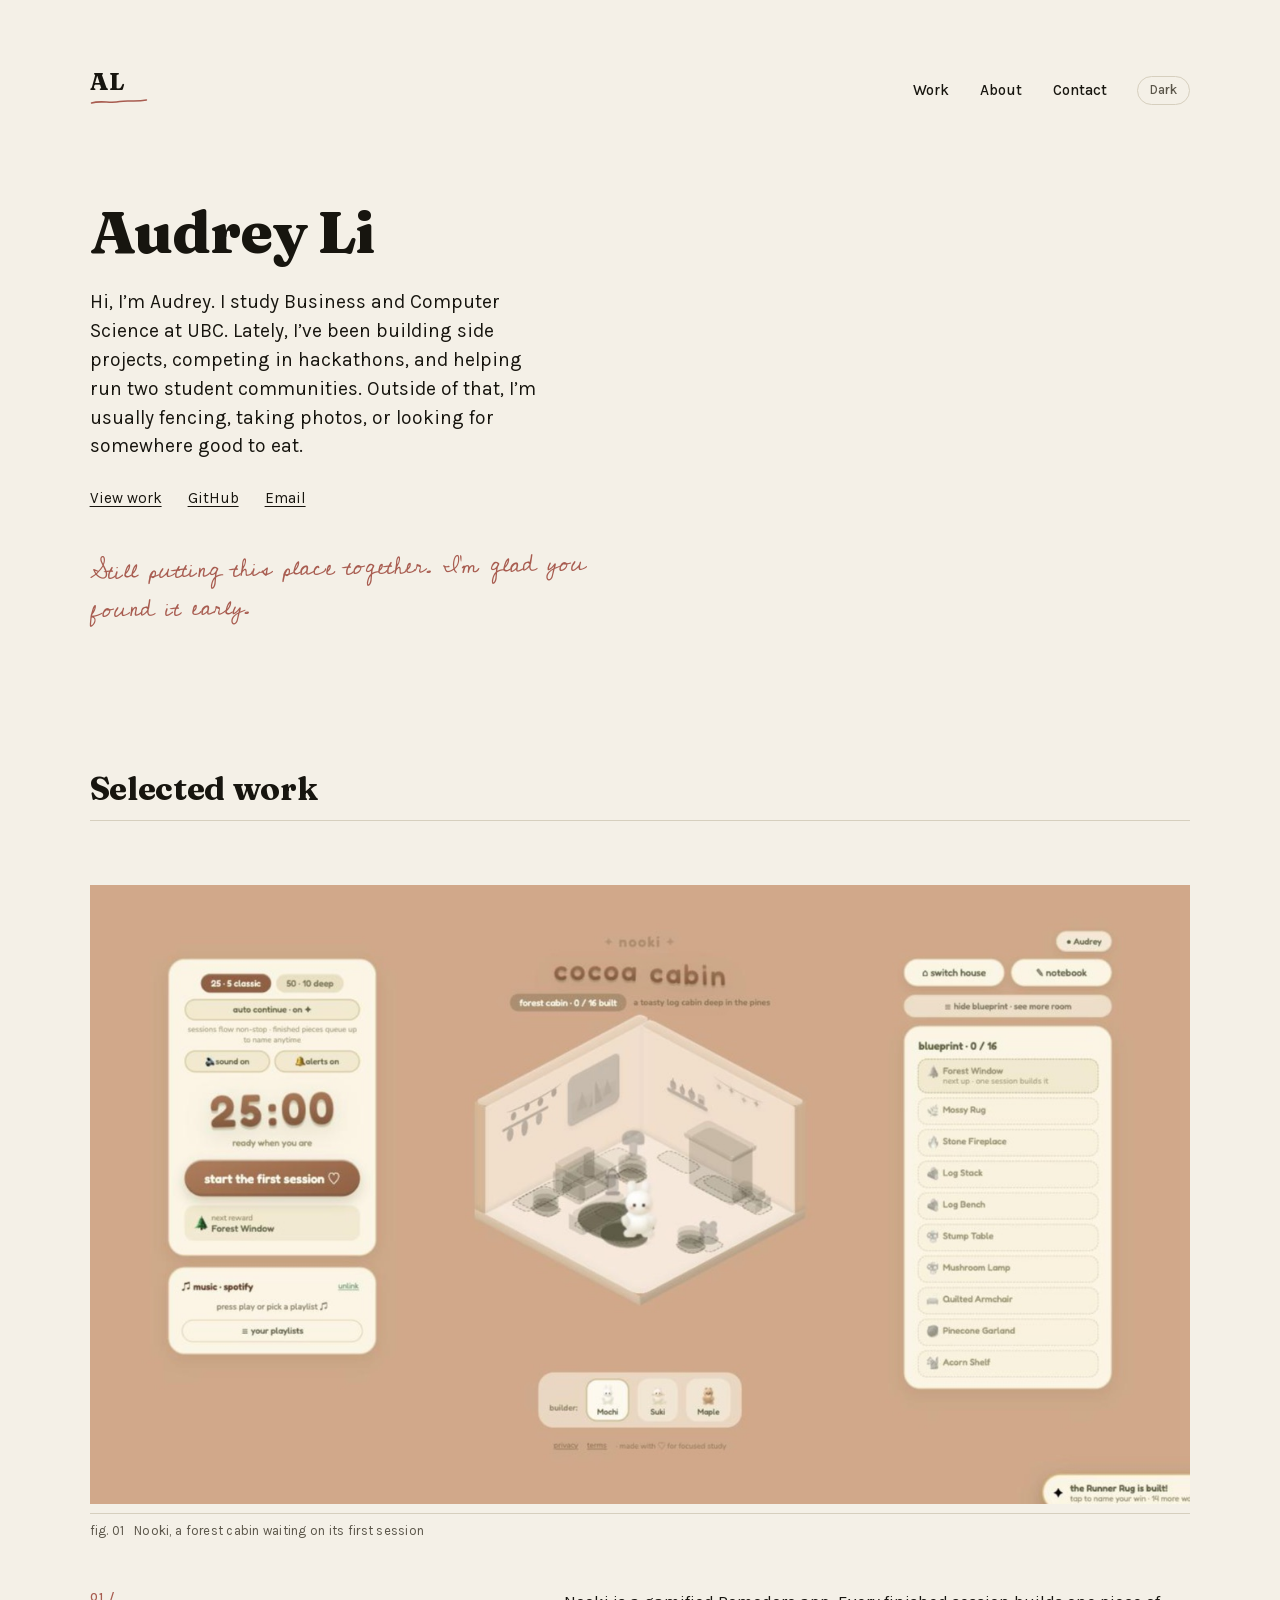
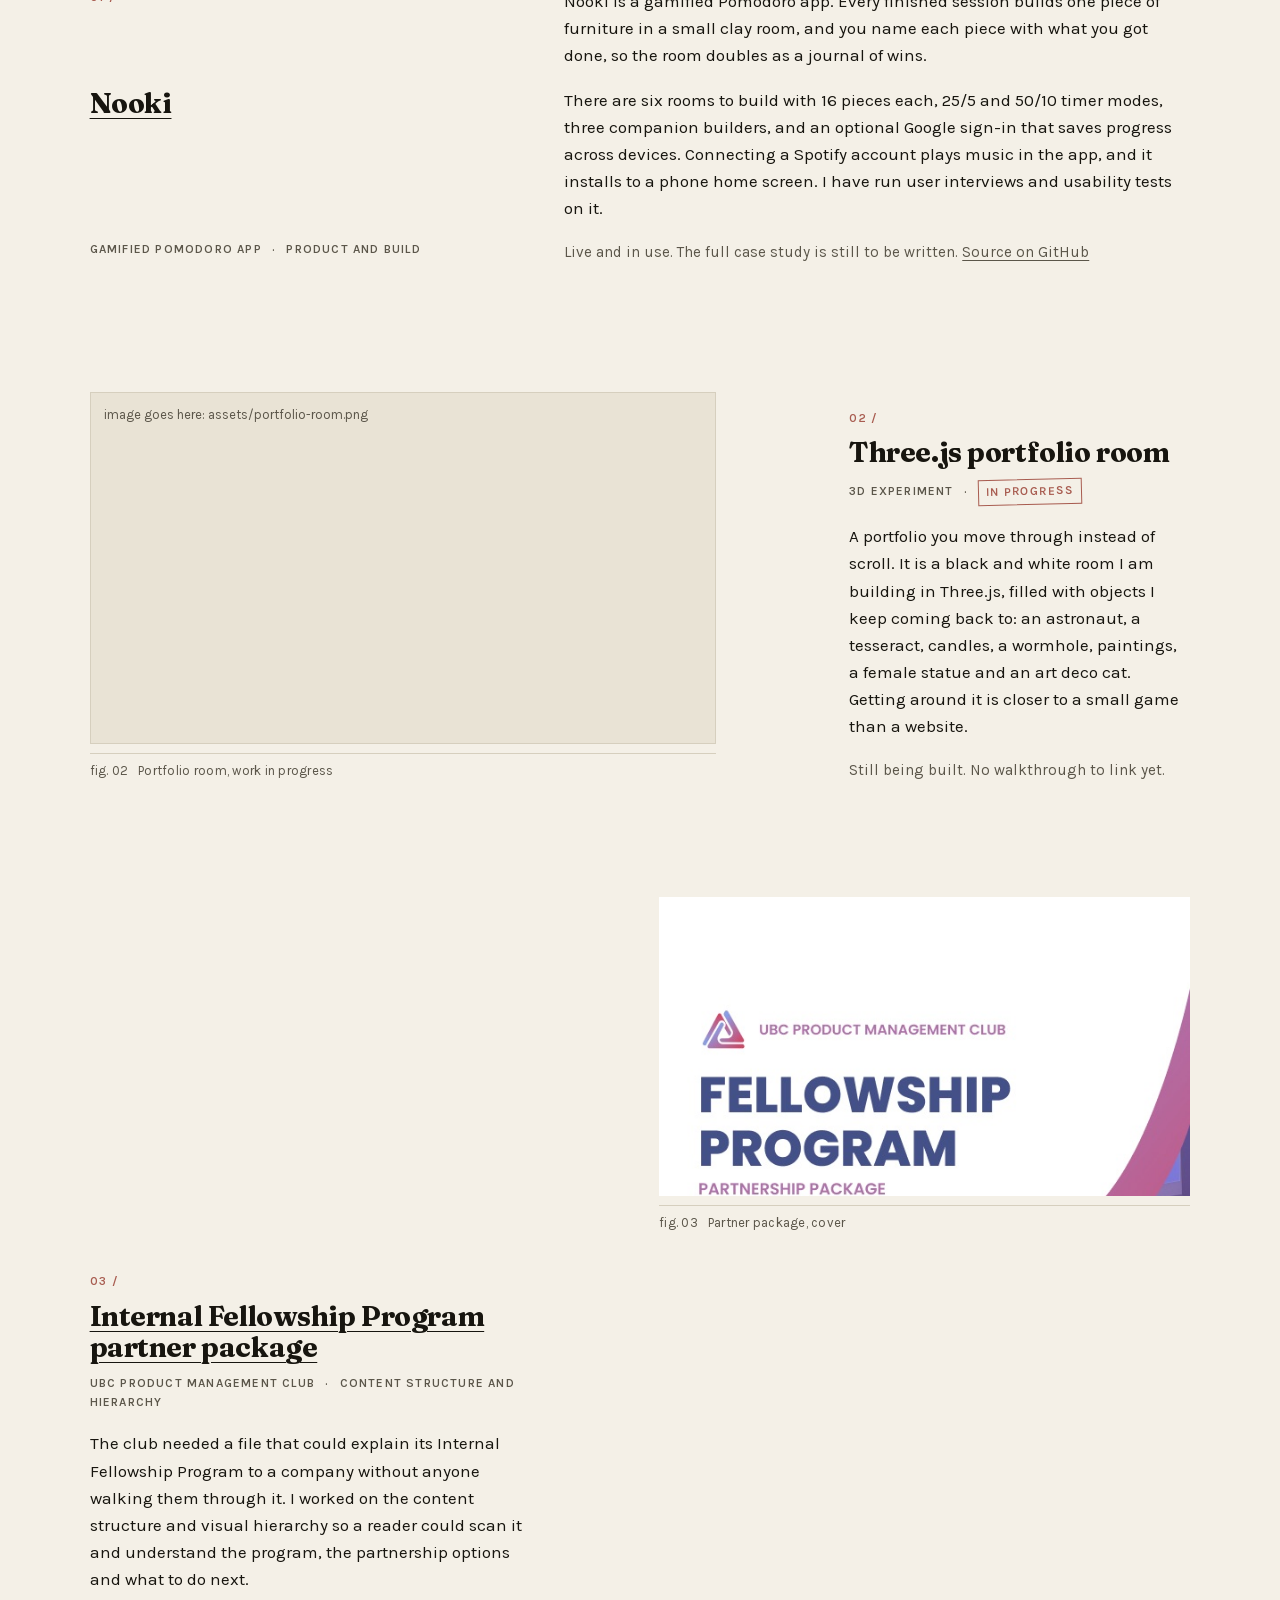
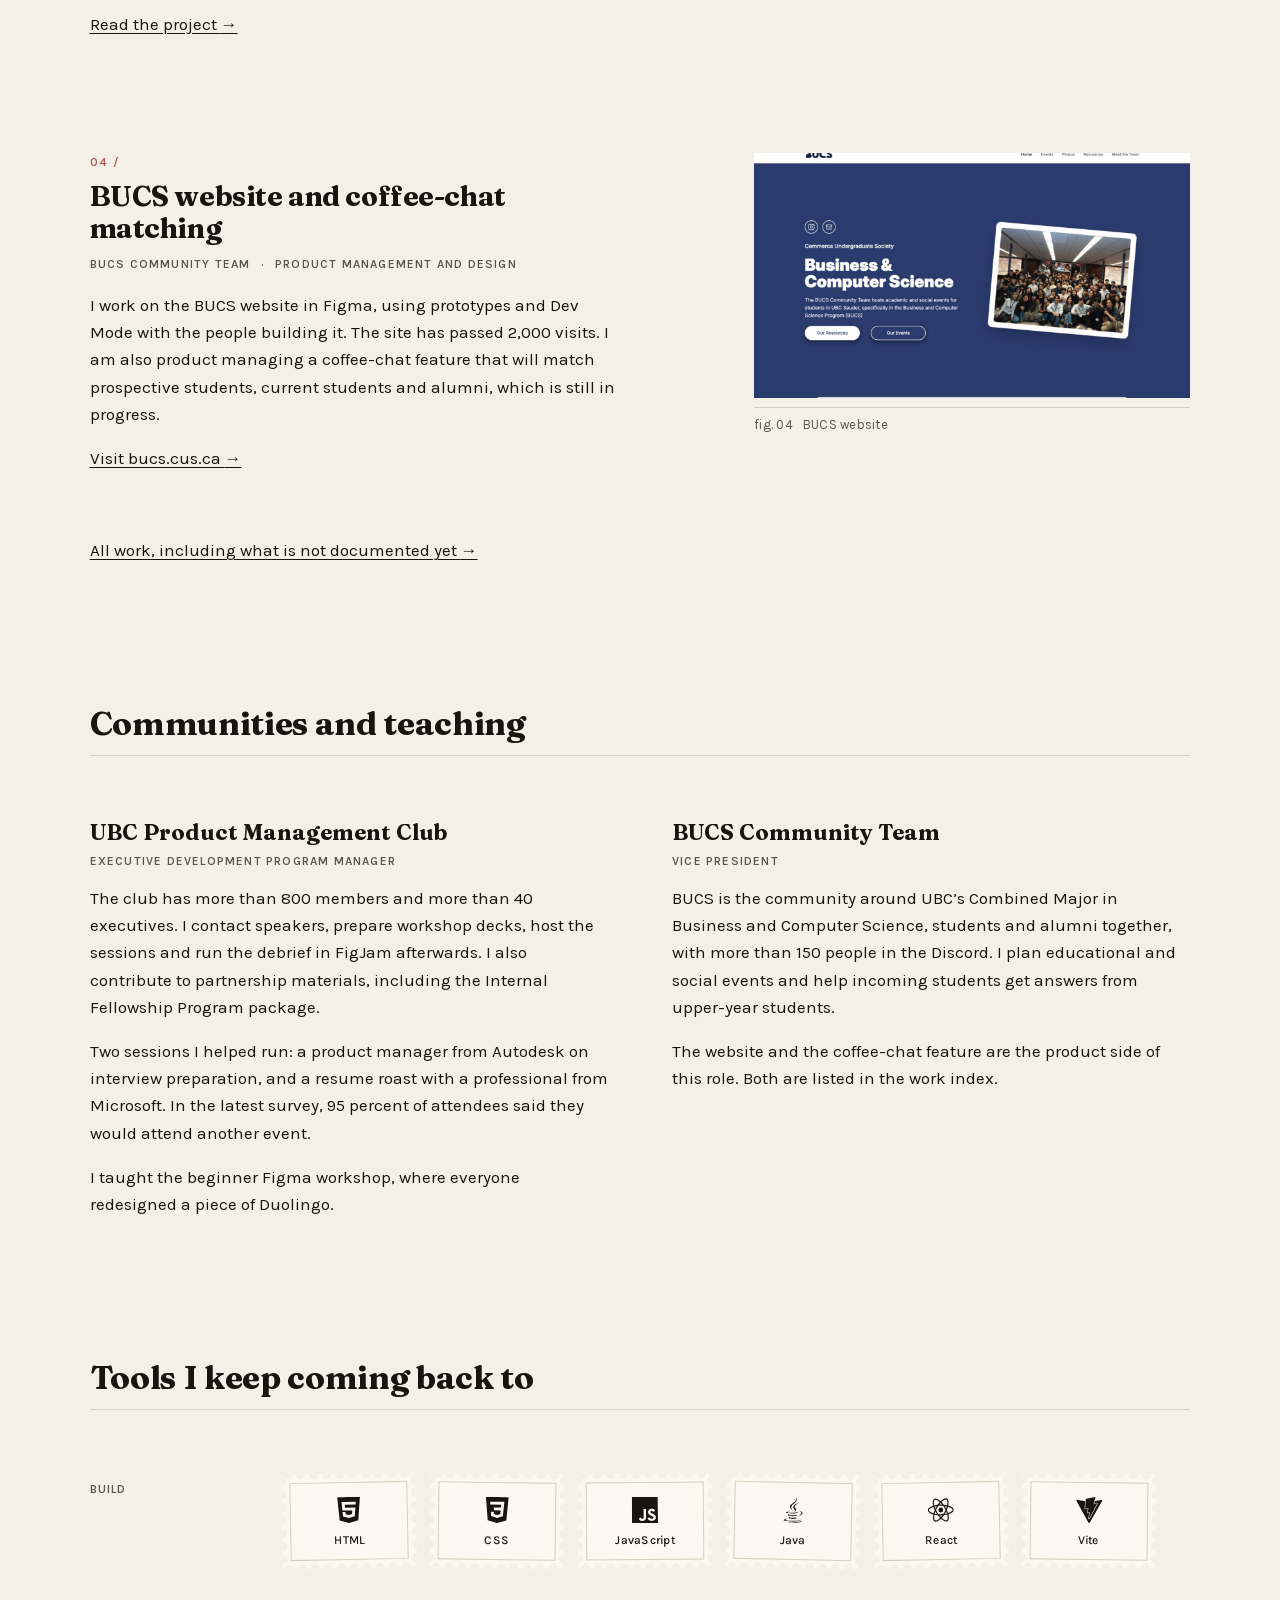
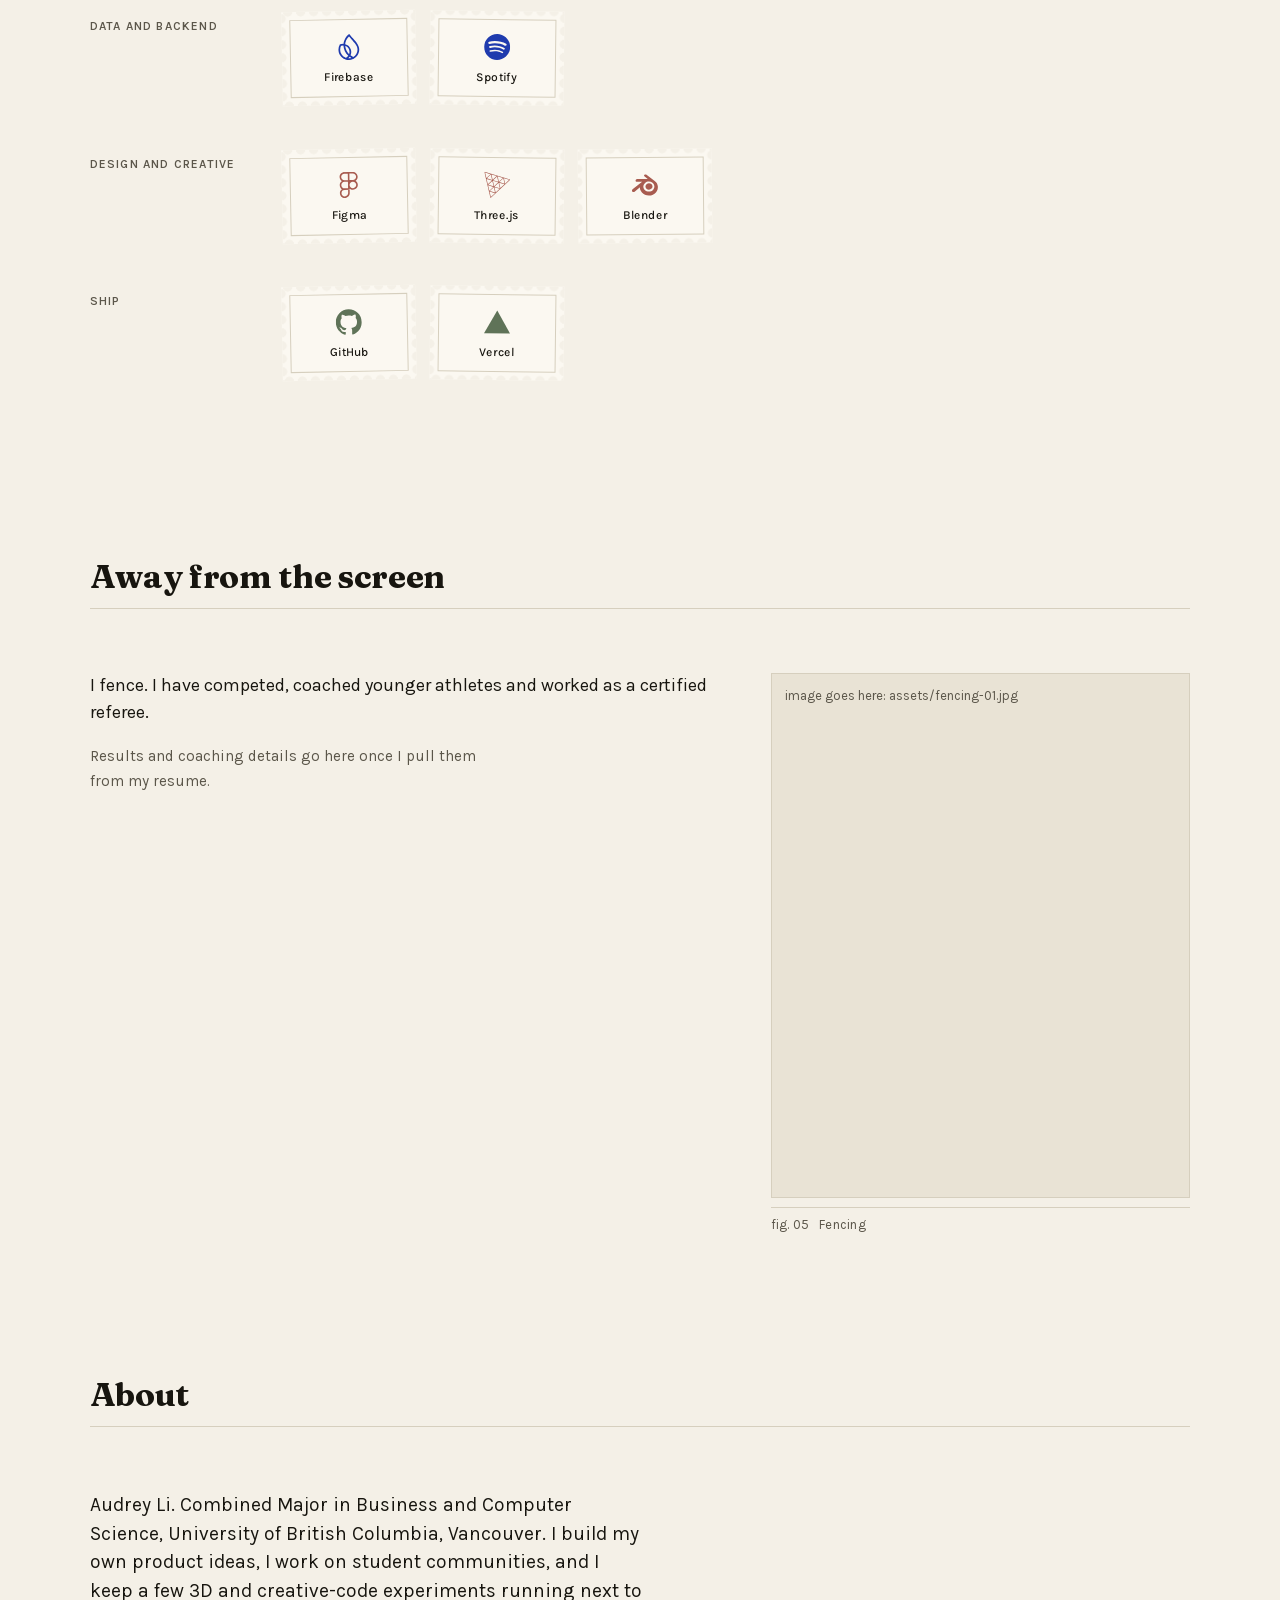
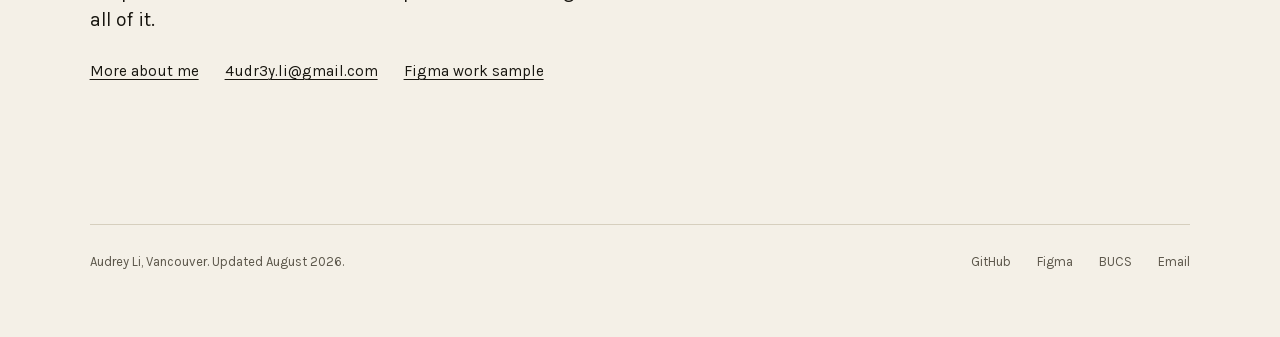
==== index.html @ 6af57c86 "Launch Audrey portfolio" ====
<!DOCTYPE html>
<html lang="en" data-theme="light">
<head>
<meta charset="utf-8">
<meta name="viewport" content="width=device-width, initial-scale=1">
<title>Audrey Li</title>
<meta name="description" content="Audrey Li studies Business and Computer Science at UBC. She builds Nooki, a gamified Pomodoro app, experiments with Three.js, and helps run student communities in Vancouver.">
<link rel="preload" href="assets/fonts/fraunces-800.woff2" as="font" type="font/woff2" crossorigin>
<link rel="preload" href="assets/fonts/karla-400.woff2" as="font" type="font/woff2" crossorigin>
<link rel="stylesheet" href="styles.css">
<link rel="icon" href="favicon.svg" type="image/svg+xml">
<link rel="icon" href="favicon-32.png" sizes="32x32" type="image/png">
<link rel="apple-touch-icon" href="apple-touch-icon.png">
<link rel="canonical" href="https://audreyli.dev/">
<meta property="og:type" content="website">
<meta property="og:site_name" content="Audrey Li">
<meta property="og:title" content="Audrey Li">
<meta property="og:description" content="Audrey Li studies Business and Computer Science at UBC. She builds Nooki, a gamified Pomodoro app, experiments with Three.js, and helps run student communities in Vancouver.">
<meta property="og:url" content="https://audreyli.dev/">
<meta property="og:image" content="https://audreyli.dev/assets/social-card.jpg">
<meta property="og:image:width" content="1200">
<meta property="og:image:height" content="630">
<meta property="og:image:alt" content="A cream card reading: Hi, I am Audrey. I study Business and Computer Science at UBC in Vancouver, and I build things like Nooki.">
<meta name="twitter:card" content="summary_large_image">
<meta name="theme-color" content="#f4f0e7" media="(prefers-color-scheme: light)">
<meta name="theme-color" content="#171512" media="(prefers-color-scheme: dark)">
<!-- Sets the saved theme before first paint so the page does not flash. -->
<script>try{var t=localStorage.getItem("theme");if(!t){t=matchMedia("(prefers-color-scheme: dark)").matches?"dark":"light"}document.documentElement.dataset.theme=t}catch(e){}
/* Show the welcome postcard only on a first visit in this browser session, and
   only when JavaScript is running. Set before paint so the homepage does not
   flash behind it. */
try{if(!sessionStorage.getItem("welcomed")){document.documentElement.classList.add("welcome-open")}}catch(e){}
/* The torn covers are only drawn when JavaScript can pull them off again. */
document.documentElement.classList.add("has-js");</script>
</head>
<body>
<a class="skip" href="#main">Skip to content</a>

<!-- WELCOME POSTCARD
     A short opening, once per browser session. The page below it has already
     loaded and is fully usable the moment this closes. It is shown by the
     inline script in <head> so there is no flash of the homepage first, and it
     never appears at all without JavaScript. Escape or Skip closes it. -->
<div class="welcome" id="welcome" role="dialog" aria-modal="false" aria-label="A note from Audrey">
  <div class="welcome-stage">
    <div class="welcome-folds" aria-hidden="true">
      <span class="fold fold--1"></span>
      <span class="fold fold--2"></span>
      <span class="fold fold--3"></span>
      <span class="fold fold--4"></span>
      <span class="fold fold--5"></span>
    </div>
    <div class="welcome-card">
      <span class="welcome-airmail" aria-hidden="true"></span>
      <p class="welcome-label">A note from Audrey</p>
      <p class="welcome-message">I&rsquo;m glad you found your way here.</p>
      <div class="welcome-marks">
        <svg class="welcome-postmark" viewBox="0 0 96 96" role="img" aria-label="Postmark, Vancouver, BC">
          <circle cx="48" cy="48" r="42" fill="none" stroke="currentColor" stroke-width="1.5"/>
          <circle cx="48" cy="48" r="34" fill="none" stroke="currentColor" stroke-width="1"/>
          <path d="M13 27c8-3.5 16 3.5 24 0s16 3.5 24 0 15 3.5 22 0" fill="none" stroke="currentColor" stroke-width="1.3" opacity="0.65"/>
          <path d="M13 71c8-3.5 16 3.5 24 0s16 3.5 24 0 15 3.5 22 0" fill="none" stroke="currentColor" stroke-width="1.3" opacity="0.65"/>
          <text x="48" y="47" text-anchor="middle" font-size="10" letter-spacing="0.6" fill="currentColor">VANCOUVER</text>
          <text x="48" y="61" text-anchor="middle" font-size="10" letter-spacing="0.6" fill="currentColor">BC</text>
        </svg>
        <span class="welcome-stamp" aria-hidden="true"><span>AL</span></span>
      </div>
    </div>
  </div>
  <button class="welcome-skip" type="button">Skip</button>
</div>

<!-- HEADER: copy this block into every page. Set aria-current="page" on the matching link. -->
<header class="head">
  <a class="mark" href="index.html" aria-label="Audrey Li, home">
    <span>AL</span>
    <svg class="mark-rule" viewBox="0 0 74 10" aria-hidden="true" focusable="false"><path d="M2 7C14 3 26 8 38 5c10-2 20 1 34-2"/></svg>
  </a>
  <nav class="nav" aria-label="Main">
    <a href="work.html">Work</a>
    <a href="about.html">About</a>
    <a href="about.html#contact">Contact</a>
    <button class="toggle" type="button" data-theme-toggle aria-pressed="false">
      <span class="toggle-label">Dark</span>
    </button>
  </nav>
</header>

<main id="main">

  <!-- INTRO -->
  <section class="intro">
    <h1 class="display">Audrey Li</h1>
    <p class="lede">Hi, I&rsquo;m Audrey. I study Business and Computer Science at UBC. Lately, I&rsquo;ve been building side projects, competing in hackathons, and helping run two student communities. Outside of that, I&rsquo;m usually fencing, taking photos, or looking for somewhere good to eat.</p>
    <p class="inline-links">
      <a href="work.html">View work</a>
      <a href="https://github.com/AudreyL827" rel="noopener noreferrer" target="_blank">GitHub</a>
      <a href="mailto:4udr3y.li@gmail.com">Email</a>
    </p>
    <p class="note note--hand">Still putting this place together. I&rsquo;m glad you found it early.</p>
  </section>

  <!-- FEATURED WORK
       To add a project: copy one <article class="project"> block, change the number, title, text and
       the data-file attribute on the figure. Drop the matching image into assets/ and it appears
       automatically. The layout class (project--wide, project--left, project--right, project--text)
       controls how much space the entry takes, so the index stays uneven on purpose. -->
  <section class="work" aria-labelledby="work-heading">
    <h2 class="section-heading" id="work-heading">Selected work</h2>

    <article class="project project--wide project--linked">
      <figure class="shot" data-file="assets/nooki-hero.jpg">
        <a class="shot-link" href="https://audreyl827.github.io/Nooki/" rel="noopener noreferrer" target="_blank" tabindex="-1" aria-hidden="true"><img src="assets/nooki-hero.jpg" alt="The Nooki app: a 25 minute timer on the left, an isometric clay room in the middle, and the blueprint list of 16 pieces on the right" width="1360" height="765"></a>
        <span class="tear" data-tear aria-hidden="true"><span class="tear-sheet"></span></span>
        <figcaption>fig. 01 &nbsp; Nooki, a forest cabin waiting on its first session</figcaption>
      </figure>
      <div class="project-body">
        <p class="project-num">01 /</p>
        <h3 class="project-title"><a href="https://audreyl827.github.io/Nooki/" rel="noopener noreferrer" target="_blank">Nooki</a></h3>
        <p class="project-meta">Gamified Pomodoro app <span class="dot">&middot;</span> Product and build</p>
        <p>Nooki is a gamified Pomodoro app. Every finished session builds one piece of furniture in a small clay room, and you name each piece with what you got done, so the room doubles as a journal of wins.</p>
        <p>There are six rooms to build with 16 pieces each, 25/5 and 50/10 timer modes, three companion builders, and an optional Google sign-in that saves progress across devices. Connecting a Spotify account plays music in the app, and it installs to a phone home screen. I have run user interviews and usability tests on it.</p>
        <p class="status">Live and in use. The full case study is still to be written. <a href="https://github.com/AudreyL827/Nooki" rel="noopener noreferrer" target="_blank">Source on GitHub</a></p>
      </div>
    </article>

    <article class="project project--left">
      <!-- Waiting on the file. Drop assets/portfolio-room.png in, then delete the
           is-missing class and uncomment the image below. -->
      <figure class="shot is-missing" data-file="assets/portfolio-room.png">
        <!-- <img src="assets/portfolio-room.png" alt="Grey and white 3D room built in Three.js, seen from the entrance" width="1600" height="900"> -->
        <figcaption>fig. 02 &nbsp; Portfolio room, work in progress</figcaption>
      </figure>
      <div class="project-body">
        <p class="project-num">02 /</p>
        <h3 class="project-title">Three.js portfolio room</h3>
        <p class="project-meta">3D experiment <span class="dot">&middot;</span> <span class="stamped">In progress</span></p>
        <p>A portfolio you move through instead of scroll. It is a black and white room I am building in Three.js, filled with objects I keep coming back to: an astronaut, a tesseract, candles, a wormhole, paintings, a female statue and an art deco cat. Getting around it is closer to a small game than a website.</p>
        <p class="status">Still being built. No walkthrough to link yet.</p>
      </div>
    </article>

    <article class="project project--right project--linked">
      <figure class="shot shot--doc" data-file="assets/ifp-cover.jpg">
        <a class="shot-link" href="projects/ifp-partner-package.html" tabindex="-1" aria-hidden="true"><img src="assets/ifp-cover.jpg" alt="Cover of the partner package: the UBC Product Management Club logo above the words Fellowship Program, Partnership Package" width="595" height="842"></a>
        <span class="tear" data-tear aria-hidden="true"><span class="tear-sheet"></span></span>
        <figcaption>fig. 03 &nbsp; Partner package, cover</figcaption>
      </figure>
      <div class="project-body">
        <p class="project-num">03 /</p>
        <h3 class="project-title"><a href="projects/ifp-partner-package.html">Internal Fellowship Program partner package</a></h3>
        <p class="project-meta">UBC Product Management Club <span class="dot">&middot;</span> Content structure and hierarchy</p>
        <p>The club needed a file that could explain its Internal Fellowship Program to a company without anyone walking them through it. I worked on the content structure and visual hierarchy so a reader could scan it and understand the program, the partnership options and what to do next.</p>
        <p><a class="arrow-link" href="projects/ifp-partner-package.html">Read the project&nbsp;<span aria-hidden="true">&rarr;</span></a></p>
      </div>
    </article>

    <article class="project project--text project--linked">
      <div class="project-body">
        <p class="project-num">04 /</p>
        <h3 class="project-title">BUCS website and coffee-chat matching</h3>
        <p class="project-meta">BUCS Community Team <span class="dot">&middot;</span> Product management and design</p>
        <p>I work on the BUCS website in Figma, using prototypes and Dev Mode with the people building it. The site has passed 2,000 visits. I am also product managing a coffee-chat feature that will match prospective students, current students and alumni, which is still in progress.</p>
        <p><a class="arrow-link" href="https://bucs.cus.ca/" rel="noopener noreferrer" target="_blank">Visit bucs.cus.ca&nbsp;<span aria-hidden="true">&rarr;</span></a></p>
      </div>
      <figure class="shot" data-file="assets/bucs-website.jpg">
        <a class="shot-link" href="https://bucs.cus.ca/" rel="noopener noreferrer" target="_blank" tabindex="-1" aria-hidden="true"><img src="assets/bucs-website.jpg" alt="The BUCS website home page, with the heading Business and Computer Science beside a photo of the community" width="1360" height="765"></a>
        <figcaption>fig. 04 &nbsp; BUCS website</figcaption>
      </figure>
    </article>

    <p class="index-link"><a class="arrow-link" href="work.html">All work, including what is not documented yet&nbsp;<span aria-hidden="true">&rarr;</span></a></p>
  </section>

  <!-- COMMUNITY AND TEACHING -->
  <section class="community" aria-labelledby="community-heading">
    <h2 class="section-heading" id="community-heading">Communities and teaching</h2>
    <div class="cols">
      <div class="col">
        <h3 class="role">UBC Product Management Club</h3>
        <p class="role-meta">Executive Development Program Manager</p>
        <p>The club has more than 800 members and more than 40 executives. I contact speakers, prepare workshop decks, host the sessions and run the debrief in FigJam afterwards. I also contribute to partnership materials, including the Internal Fellowship Program package.</p>
        <p>Two sessions I helped run: a product manager from Autodesk on interview preparation, and a resume roast with a professional from Microsoft. In the latest survey, 95 percent of attendees said they would attend another event.</p>
        <p>I taught the beginner Figma workshop, where everyone redesigned a piece of Duolingo.</p>
      </div>
      <div class="col">
        <h3 class="role">BUCS Community Team</h3>
        <p class="role-meta">Vice President</p>
        <p>BUCS is the community around UBC&rsquo;s Combined Major in Business and Computer Science, students and alumni together, with more than 150 people in the Discord. I plan educational and social events and help incoming students get answers from upper-year students.</p>
        <p>The website and the coffee-chat feature are the product side of this role. Both are listed in the work index.</p>
      </div>
    </div>
  </section>

  <!-- TOOLS I KEEP COMING BACK TO
       Each stamp is one tool with one true line about where it was used. The
       line shows on hover, on keyboard focus, and on tap. To add a tool: copy
       an <li class="stamp"> block, drop in the official icon path from
       simpleicons.org, and keep the note to one short sentence you can back up.
       Icons are drawn in the site palette rather than brand colours. -->
  <section class="tools" aria-labelledby="tools-heading">
    <h2 class="section-heading" id="tools-heading">Tools I keep coming back to</h2>

    <div class="tool-group tool-group--build">
      <h3 class="tool-group-name">Build</h3>
      <ul class="stamps">
          <li class="stamp">
            <button class="stamp-face" type="button" aria-expanded="false" aria-controls="tool-html5" aria-describedby="tool-html5">
              <svg class="stamp-icon" viewBox="0 0 24 24" aria-hidden="true" focusable="false"><path d="M1.5 0h21l-1.91 21.563L11.977 24l-8.564-2.438L1.5 0zm7.031 9.75l-.232-2.718 10.059.003.23-2.622L5.412 4.41l.698 8.01h9.126l-.326 3.426-2.91.804-2.955-.81-.188-2.11H6.248l.33 4.171L12 19.351l5.379-1.443.744-8.157H8.531z"/></svg>
              <span class="stamp-name">HTML</span>
            </button>
            <p class="stamp-note" id="tool-html5">This site, written by hand.</p>
          </li>
          <li class="stamp">
            <button class="stamp-face" type="button" aria-expanded="false" aria-controls="tool-css3" aria-describedby="tool-css3">
              <svg class="stamp-icon" viewBox="0 0 24 24" aria-hidden="true" focusable="false"><path d="M1.5 0h21l-1.91 21.563L11.977 24l-8.565-2.438L1.5 0zm17.09 4.413L5.41 4.41l.213 2.622 10.125.002-.255 2.716h-6.64l.24 2.573h6.182l-.366 3.523-2.91.804-2.956-.81-.188-2.11h-2.61l.29 3.855L12 19.288l5.373-1.53L18.59 4.414z"/></svg>
              <span class="stamp-name">CSS</span>
            </button>
            <p class="stamp-note" id="tool-css3">One stylesheet for this whole site.</p>
          </li>
          <li class="stamp">
            <button class="stamp-face" type="button" aria-expanded="false" aria-controls="tool-javascript" aria-describedby="tool-javascript">
              <svg class="stamp-icon" viewBox="0 0 24 24" aria-hidden="true" focusable="false"><path d="M0 0h24v24H0V0zm22.034 18.276c-.175-1.095-.888-2.015-3.003-2.873-.736-.345-1.554-.585-1.797-1.14-.091-.33-.105-.51-.046-.705.15-.646.915-.84 1.515-.66.39.12.75.42.976.9 1.034-.676 1.034-.676 1.755-1.125-.27-.42-.404-.601-.586-.78-.63-.705-1.469-1.065-2.834-1.034l-.705.089c-.676.165-1.32.525-1.71 1.005-1.14 1.291-.811 3.541.569 4.471 1.365 1.02 3.361 1.244 3.616 2.205.24 1.17-.87 1.545-1.966 1.41-.811-.18-1.26-.586-1.755-1.336l-1.83 1.051c.21.48.45.689.81 1.109 1.74 1.756 6.09 1.666 6.871-1.004.029-.09.24-.705.074-1.65l.046.067zm-8.983-7.245h-2.248c0 1.938-.009 3.864-.009 5.805 0 1.232.063 2.363-.138 2.711-.33.689-1.18.601-1.566.48-.396-.196-.597-.466-.83-.855-.063-.105-.11-.196-.127-.196l-1.825 1.125c.305.63.75 1.172 1.324 1.517.855.51 2.004.675 3.207.405.783-.226 1.458-.691 1.811-1.411.51-.93.402-2.07.397-3.346.012-2.054 0-4.109 0-6.179l.004-.056z"/></svg>
              <span class="stamp-name">JavaScript</span>
            </button>
            <p class="stamp-note" id="tool-javascript">Nooki, and the small script here.</p>
          </li>
          <li class="stamp">
            <button class="stamp-face" type="button" aria-expanded="false" aria-controls="tool-java" aria-describedby="tool-java">
              <svg class="stamp-icon" viewBox="0 0 128 128" aria-hidden="true" focusable="false"><path d="M47.617 98.12s-4.767 2.774 3.397 3.71c9.892 1.13 14.947.968 25.845-1.092 0 0 2.871 1.795 6.873 3.351-24.439 10.47-55.308-.607-36.115-5.969zm-2.988-13.665s-5.348 3.959 2.823 4.805c10.567 1.091 18.91 1.18 33.354-1.6 0 0 1.993 2.025 5.132 3.131-29.542 8.64-62.446.68-41.309-6.336z"/><path d="M69.802 61.271c6.025 6.935-1.58 13.17-1.58 13.17s15.289-7.891 8.269-17.777c-6.559-9.215-11.587-13.792 15.635-29.58 0 .001-42.731 10.67-22.324 34.187z"/><path d="M102.123 108.229s3.529 2.91-3.888 5.159c-14.102 4.272-58.706 5.56-71.094.171-4.451-1.938 3.899-4.625 6.526-5.192 2.739-.593 4.303-.485 4.303-.485-4.953-3.487-32.013 6.85-13.743 9.815 49.821 8.076 90.817-3.637 77.896-9.468zM49.912 70.294s-22.686 5.389-8.033 7.348c6.188.828 18.518.638 30.011-.326 9.39-.789 18.813-2.474 18.813-2.474s-3.308 1.419-5.704 3.053c-23.042 6.061-67.544 3.238-54.731-2.958 10.832-5.239 19.644-4.643 19.644-4.643zm40.697 22.747c23.421-12.167 12.591-23.86 5.032-22.285-1.848.385-2.677.72-2.677.72s.688-1.079 2-1.543c14.953-5.255 26.451 15.503-4.823 23.725 0-.002.359-.327.468-.617z"/><path d="M76.491 1.587S89.459 14.563 64.188 34.51c-20.266 16.006-4.621 25.13-.007 35.559-11.831-10.673-20.509-20.07-14.688-28.815C58.041 28.42 81.722 22.195 76.491 1.587z"/><path d="M52.214 126.021c22.476 1.437 57-.8 57.817-11.436 0 0-1.571 4.032-18.577 7.231-19.186 3.612-42.854 3.191-56.887.874 0 .001 2.875 2.381 17.647 3.331z"/></svg>
              <span class="stamp-name">Java</span>
            </button>
            <p class="stamp-note" id="tool-java">UBC computer science coursework.</p>
          </li>
          <li class="stamp">
            <button class="stamp-face" type="button" aria-expanded="false" aria-controls="tool-react" aria-describedby="tool-react">
              <svg class="stamp-icon" viewBox="0 0 24 24" aria-hidden="true" focusable="false"><path d="M14.23 12.004a2.236 2.236 0 0 1-2.235 2.236 2.236 2.236 0 0 1-2.236-2.236 2.236 2.236 0 0 1 2.235-2.236 2.236 2.236 0 0 1 2.236 2.236zm2.648-10.69c-1.346 0-3.107.96-4.888 2.622-1.78-1.653-3.542-2.602-4.887-2.602-.41 0-.783.093-1.106.278-1.375.793-1.683 3.264-.973 6.365C1.98 8.917 0 10.42 0 12.004c0 1.59 1.99 3.097 5.043 4.03-.704 3.113-.39 5.588.988 6.38.32.187.69.275 1.102.275 1.345 0 3.107-.96 4.888-2.624 1.78 1.654 3.542 2.603 4.887 2.603.41 0 .783-.09 1.106-.275 1.374-.792 1.683-3.263.973-6.365C22.02 15.096 24 13.59 24 12.004c0-1.59-1.99-3.097-5.043-4.032.704-3.11.39-5.587-.988-6.38-.318-.184-.688-.277-1.092-.278zm-.005 1.09v.006c.225 0 .406.044.558.127.666.382.955 1.835.73 3.704-.054.46-.142.945-.25 1.44-.96-.236-2.006-.417-3.107-.534-.66-.905-1.345-1.727-2.035-2.447 1.592-1.48 3.087-2.292 4.105-2.295zm-9.77.02c1.012 0 2.514.808 4.11 2.28-.686.72-1.37 1.537-2.02 2.442-1.107.117-2.154.298-3.113.538-.112-.49-.195-.964-.254-1.42-.23-1.868.054-3.32.714-3.707.19-.09.4-.127.563-.132zm4.882 3.05c.455.468.91.992 1.36 1.564-.44-.02-.89-.034-1.345-.034-.46 0-.915.01-1.36.034.44-.572.895-1.096 1.345-1.565zM12 8.1c.74 0 1.477.034 2.202.093.406.582.802 1.203 1.183 1.86.372.64.71 1.29 1.018 1.946-.308.655-.646 1.31-1.013 1.95-.38.66-.773 1.288-1.18 1.87-.728.063-1.466.098-2.21.098-.74 0-1.477-.035-2.202-.093-.406-.582-.802-1.204-1.183-1.86-.372-.64-.71-1.29-1.018-1.946.303-.657.646-1.313 1.013-1.954.38-.66.773-1.286 1.18-1.868.728-.064 1.466-.098 2.21-.098zm-3.635.254c-.24.377-.48.763-.704 1.16-.225.39-.435.782-.635 1.174-.265-.656-.49-1.31-.676-1.947.64-.15 1.315-.283 2.015-.386zm7.26 0c.695.103 1.365.23 2.006.387-.18.632-.405 1.282-.66 1.933-.2-.39-.41-.783-.64-1.174-.225-.392-.465-.774-.705-1.146zm3.063.675c.484.15.944.317 1.375.498 1.732.74 2.852 1.708 2.852 2.476-.005.768-1.125 1.74-2.857 2.475-.42.18-.88.342-1.355.493-.28-.958-.646-1.956-1.1-2.98.45-1.017.81-2.01 1.085-2.964zm-13.395.004c.278.96.645 1.957 1.1 2.98-.45 1.017-.812 2.01-1.086 2.964-.484-.15-.944-.318-1.37-.5-1.732-.737-2.852-1.706-2.852-2.474 0-.768 1.12-1.742 2.852-2.476.42-.18.88-.342 1.356-.494zm11.678 4.28c.265.657.49 1.312.676 1.948-.64.157-1.316.29-2.016.39.24-.375.48-.762.705-1.158.225-.39.435-.788.636-1.18zm-9.945.02c.2.392.41.783.64 1.175.23.39.465.772.705 1.143-.695-.102-1.365-.23-2.006-.386.18-.63.406-1.282.66-1.933zM17.92 16.32c.112.493.2.968.254 1.423.23 1.868-.054 3.32-.714 3.708-.147.09-.338.128-.563.128-1.012 0-2.514-.807-4.11-2.28.686-.72 1.37-1.536 2.02-2.44 1.107-.118 2.154-.3 3.113-.54zm-11.83.01c.96.234 2.006.415 3.107.532.66.905 1.345 1.727 2.035 2.446-1.595 1.483-3.092 2.295-4.11 2.295-.22-.005-.406-.05-.553-.132-.666-.38-.955-1.834-.73-3.703.054-.46.142-.944.25-1.438zm4.56.64c.44.02.89.034 1.345.034.46 0 .915-.01 1.36-.034-.44.572-.895 1.095-1.345 1.565-.455-.47-.91-.993-1.36-1.565z"/></svg>
              <span class="stamp-name">React</span>
            </button>
            <p class="stamp-note" id="tool-react">Nooki runs on it. So does DayWheel.</p>
          </li>
          <li class="stamp">
            <button class="stamp-face" type="button" aria-expanded="false" aria-controls="tool-vite" aria-describedby="tool-vite">
              <svg class="stamp-icon" viewBox="0 0 24 24" aria-hidden="true" focusable="false"><path d="m8.286 10.578.512-8.657a.306.306 0 0 1 .247-.282L17.377.006a.306.306 0 0 1 .353.385l-1.558 5.403a.306.306 0 0 0 .352.385l2.388-.46a.306.306 0 0 1 .332.438l-6.79 13.55-.123.19a.294.294 0 0 1-.252.14c-.177 0-.35-.152-.305-.369l1.095-5.301a.306.306 0 0 0-.388-.355l-1.433.435a.306.306 0 0 1-.389-.354l.69-3.375a.306.306 0 0 0-.37-.36l-2.32.536a.306.306 0 0 1-.374-.316zm14.976-7.926L17.284 3.74l-.544 1.887 2.077-.4a.8.8 0 0 1 .84.369.8.8 0 0 1 .034.783L12.9 19.93l-.013.025-.015.023-.122.19a.801.801 0 0 1-.672.37.826.826 0 0 1-.634-.302.8.8 0 0 1-.16-.67l1.029-4.981-1.12.34a.81.81 0 0 1-.86-.262.802.802 0 0 1-.165-.67l.63-3.08-2.027.468a.808.808 0 0 1-.768-.233.81.81 0 0 1-.217-.6l.389-6.57-7.44-1.33a.612.612 0 0 0-.64.906L11.58 23.691a.612.612 0 0 0 1.066-.004l11.26-20.135a.612.612 0 0 0-.644-.9z"/></svg>
              <span class="stamp-name">Vite</span>
            </button>
            <p class="stamp-note" id="tool-vite">Build tool for DayWheel.</p>
          </li>
      </ul>
    </div>

    <div class="tool-group tool-group--data">
      <h3 class="tool-group-name">Data and backend</h3>
      <ul class="stamps">
          <li class="stamp">
            <button class="stamp-face" type="button" aria-expanded="false" aria-controls="tool-firebase" aria-describedby="tool-firebase">
              <svg class="stamp-icon" viewBox="0 0 24 24" aria-hidden="true" focusable="false"><path d="M19.455 8.369c-.538-.748-1.778-2.285-3.681-4.569-.826-.991-1.535-1.832-1.884-2.245a146 146 0 0 0-.488-.576l-.207-.245-.113-.133-.022-.032-.01-.005L12.57 0l-.609.488c-1.555 1.246-2.828 2.851-3.681 4.64-.523 1.064-.864 2.105-1.043 3.176-.047.241-.088.489-.121.738-.209-.017-.421-.028-.632-.033-.018-.001-.035-.002-.059-.003a7.46 7.46 0 0 0-2.28.274l-.317.089-.163.286c-.765 1.342-1.198 2.869-1.252 4.416-.07 2.01.477 3.954 1.583 5.625 1.082 1.633 2.61 2.882 4.42 3.611l.236.095.071.025.003-.001a9.59 9.59 0 0 0 2.941.568q.171.006.342.006c1.273 0 2.513-.249 3.69-.742l.008.004.313-.145a9.63 9.63 0 0 0 3.927-3.335c1.01-1.49 1.577-3.234 1.641-5.042.075-2.161-.643-4.304-2.133-6.371m-7.083 6.695c.328 1.244.264 2.44-.191 3.558-1.135-1.12-1.967-2.352-2.475-3.665-.543-1.404-.87-2.74-.974-3.975.48.157.922.366 1.315.622 1.132.737 1.914 1.902 2.325 3.461zm.207 6.022c.482.368.99.712 1.513 1.028-.771.21-1.565.302-2.369.273a8 8 0 0 1-.373-.022c.458-.394.869-.823 1.228-1.279zm1.347-6.431c-.516-1.957-1.527-3.437-3.002-4.398-.647-.421-1.385-.741-2.194-.95.011-.134.026-.268.043-.4.014-.113.03-.216.046-.313.133-.689.332-1.37.589-2.025.099-.25.206-.499.321-.74l.004-.008c.177-.358.376-.719.61-1.105l.092-.152-.003-.001c.544-.851 1.197-1.627 1.942-2.311l.288.341c.672.796 1.304 1.548 1.878 2.237 1.291 1.549 2.966 3.583 3.612 4.48 1.277 1.771 1.893 3.579 1.83 5.375-.049 1.395-.461 2.755-1.195 3.933-.694 1.116-1.661 2.05-2.8 2.708-.636-.318-1.559-.839-2.539-1.599.79-1.575.952-3.28.479-5.072zm-2.575 5.397c-.725.939-1.587 1.55-2.09 1.856-.081-.029-.163-.06-.243-.093l-.065-.026c-1.49-.616-2.747-1.656-3.635-3.01-.907-1.384-1.356-2.993-1.298-4.653.041-1.19.338-2.327.882-3.379.316-.07.638-.114.96-.131l.084-.002c.162-.003.324-.003.478 0 .227.011.454.035.677.07.073 1.513.445 3.145 1.105 4.852.637 1.644 1.694 3.162 3.144 4.515z"/></svg>
              <span class="stamp-name">Firebase</span>
            </button>
            <p class="stamp-note" id="tool-firebase">Sign-in and Firestore data for Nooki.</p>
          </li>
          <li class="stamp">
            <button class="stamp-face" type="button" aria-expanded="false" aria-controls="tool-spotify" aria-describedby="tool-spotify">
              <svg class="stamp-icon" viewBox="0 0 24 24" aria-hidden="true" focusable="false"><path d="M12 0C5.4 0 0 5.4 0 12s5.4 12 12 12 12-5.4 12-12S18.66 0 12 0zm5.521 17.34c-.24.359-.66.48-1.021.24-2.82-1.74-6.36-2.101-10.561-1.141-.418.122-.779-.179-.899-.539-.12-.421.18-.78.54-.9 4.56-1.021 8.52-.6 11.64 1.32.42.18.479.659.301 1.02zm1.44-3.3c-.301.42-.841.6-1.262.3-3.239-1.98-8.159-2.58-11.939-1.38-.479.12-1.02-.12-1.14-.6-.12-.48.12-1.021.6-1.141C9.6 9.9 15 10.561 18.72 12.84c.361.181.54.78.241 1.2zm.12-3.36C15.24 8.4 8.82 8.16 5.16 9.301c-.6.179-1.2-.181-1.38-.721-.18-.601.18-1.2.72-1.381 4.26-1.26 11.28-1.02 15.721 1.621.539.3.719 1.02.419 1.56-.299.421-1.02.599-1.559.3z"/></svg>
              <span class="stamp-name">Spotify</span>
            </button>
            <p class="stamp-note" id="tool-spotify">The music integration inside Nooki.</p>
          </li>
      </ul>
    </div>

    <div class="tool-group tool-group--design">
      <h3 class="tool-group-name">Design and creative</h3>
      <ul class="stamps">
          <li class="stamp">
            <button class="stamp-face" type="button" aria-expanded="false" aria-controls="tool-figma" aria-describedby="tool-figma">
              <svg class="stamp-icon" viewBox="0 0 24 24" aria-hidden="true" focusable="false"><path d="M15.852 8.981h-4.588V0h4.588c2.476 0 4.49 2.014 4.49 4.49s-2.014 4.491-4.49 4.491zM12.735 7.51h3.117c1.665 0 3.019-1.355 3.019-3.019s-1.355-3.019-3.019-3.019h-3.117V7.51zm0 1.471H8.148c-2.476 0-4.49-2.014-4.49-4.49S5.672 0 8.148 0h4.588v8.981zm-4.587-7.51c-1.665 0-3.019 1.355-3.019 3.019s1.354 3.02 3.019 3.02h3.117V1.471H8.148zm4.587 15.019H8.148c-2.476 0-4.49-2.014-4.49-4.49s2.014-4.49 4.49-4.49h4.588v8.98zM8.148 8.981c-1.665 0-3.019 1.355-3.019 3.019s1.355 3.019 3.019 3.019h3.117V8.981H8.148zM8.172 24c-2.489 0-4.515-2.014-4.515-4.49s2.014-4.49 4.49-4.49h4.588v4.441c0 2.503-2.047 4.539-4.563 4.539zm-.024-7.51a3.023 3.023 0 0 0-3.019 3.019c0 1.665 1.365 3.019 3.044 3.019 1.705 0 3.093-1.376 3.093-3.068v-2.97H8.148zm7.704 0h-.098c-2.476 0-4.49-2.014-4.49-4.49s2.014-4.49 4.49-4.49h.098c2.476 0 4.49 2.014 4.49 4.49s-2.014 4.49-4.49 4.49zm-.097-7.509c-1.665 0-3.019 1.355-3.019 3.019s1.355 3.019 3.019 3.019h.098c1.665 0 3.019-1.355 3.019-3.019s-1.355-3.019-3.019-3.019h-.098z"/></svg>
              <span class="stamp-name">Figma</span>
            </button>
            <p class="stamp-note" id="tool-figma">Partner package, decks, BUCS prototypes.</p>
          </li>
          <li class="stamp">
            <button class="stamp-face" type="button" aria-expanded="false" aria-controls="tool-threedotjs" aria-describedby="tool-threedotjs">
              <svg class="stamp-icon" viewBox="0 0 24 24" aria-hidden="true" focusable="false"><path d="M.38 0a.268.268 0 0 0-.256.332l2.894 11.716a.268.268 0 0 0 .01.04l2.89 11.708a.268.268 0 0 0 .447.128L23.802 7.15a.268.268 0 0 0-.112-.45l-5.784-1.667a.268.268 0 0 0-.123-.035L6.38 1.715a.268.268 0 0 0-.144-.04L.456.01A.268.268 0 0 0 .38 0zm.374.654L5.71 2.08 1.99 5.664zM6.61 2.34l4.864 1.4-3.65 3.515zm-.522.12l1.217 4.926-4.877-1.4zm6.28 1.538l4.878 1.404-3.662 3.53zm-.52.13l1.208 4.9-4.853-1.392zm6.3 1.534l4.947 1.424-3.715 3.574zm-.524.12l1.215 4.926-4.876-1.398zm-15.432.696l4.964 1.424-3.726 3.586zM8.047 8.15l4.877 1.4-3.66 3.527zm-.518.137l1.236 5.017-4.963-1.432zm6.274 1.535l4.965 1.425-3.73 3.586zm-.52.127l1.235 5.012-4.958-1.43zm-9.63 2.438l4.873 1.406-3.656 3.523zm5.854 1.687l4.863 1.403-3.648 3.51zm-.54.04l1.214 4.927-4.875-1.4zm-3.896 4.02l5.037 1.442-3.782 3.638z"/></svg>
              <span class="stamp-name">Three.js</span>
            </button>
            <p class="stamp-note" id="tool-threedotjs">The portfolio room I am building.</p>
          </li>
          <li class="stamp">
            <button class="stamp-face" type="button" aria-expanded="false" aria-controls="tool-blender" aria-describedby="tool-blender">
              <svg class="stamp-icon" viewBox="0 0 24 24" aria-hidden="true" focusable="false"><path d="M12.51 13.214c.046-.8.438-1.506 1.03-2.006a3.424 3.424 0 0 1 2.212-.79c.85 0 1.631.3 2.211.79.592.5.983 1.206 1.028 2.005.045.823-.285 1.586-.865 2.153a3.389 3.389 0 0 1-2.374.938 3.393 3.393 0 0 1-2.376-.938c-.58-.567-.91-1.33-.865-2.152M7.35 14.831c.006.314.106.922.256 1.398a7.372 7.372 0 0 0 1.593 2.757 8.227 8.227 0 0 0 2.787 2.001 8.947 8.947 0 0 0 3.66.76 8.964 8.964 0 0 0 3.657-.772 8.285 8.285 0 0 0 2.785-2.01 7.428 7.428 0 0 0 1.592-2.762 6.964 6.964 0 0 0 .25-3.074 7.123 7.123 0 0 0-1.016-2.779 7.764 7.764 0 0 0-1.852-2.043h.002L13.566 2.55l-.02-.015c-.492-.378-1.319-.376-1.86.002-.547.382-.609 1.015-.123 1.415l-.001.001 3.126 2.543-9.53.01h-.013c-.788.001-1.545.518-1.695 1.172-.154.665.38 1.217 1.2 1.22V8.9l4.83-.01-8.62 6.617-.034.025c-.813.622-1.075 1.658-.563 2.313.52.667 1.625.668 2.447.004L7.414 14s-.069.52-.063.831zm12.09 1.741c-.97.988-2.326 1.548-3.795 1.55-1.47.004-2.827-.552-3.797-1.538a4.51 4.51 0 0 1-1.036-1.622 4.282 4.282 0 0 1 .282-3.519 4.702 4.702 0 0 1 1.153-1.371c.942-.768 2.141-1.183 3.396-1.185 1.256-.002 2.455.41 3.398 1.175.48.391.87.854 1.152 1.367a4.28 4.28 0 0 1 .522 1.706 4.236 4.236 0 0 1-.239 1.811 4.54 4.54 0 0 1-1.035 1.626"/></svg>
              <span class="stamp-name">Blender</span>
            </button>
            <p class="stamp-note" id="tool-blender">A self-portrait box, four words.</p>
          </li>
      </ul>
    </div>

    <div class="tool-group tool-group--ship">
      <h3 class="tool-group-name">Ship</h3>
      <ul class="stamps">
          <li class="stamp">
            <button class="stamp-face" type="button" aria-expanded="false" aria-controls="tool-github" aria-describedby="tool-github">
              <svg class="stamp-icon" viewBox="0 0 24 24" aria-hidden="true" focusable="false"><path d="M12 .297c-6.63 0-12 5.373-12 12 0 5.303 3.438 9.8 8.205 11.385.6.113.82-.258.82-.577 0-.285-.01-1.04-.015-2.04-3.338.724-4.042-1.61-4.042-1.61C4.422 18.07 3.633 17.7 3.633 17.7c-1.087-.744.084-.729.084-.729 1.205.084 1.838 1.236 1.838 1.236 1.07 1.835 2.809 1.305 3.495.998.108-.776.417-1.305.76-1.605-2.665-.3-5.466-1.332-5.466-5.93 0-1.31.465-2.38 1.235-3.22-.135-.303-.54-1.523.105-3.176 0 0 1.005-.322 3.3 1.23.96-.267 1.98-.399 3-.405 1.02.006 2.04.138 3 .405 2.28-1.552 3.285-1.23 3.285-1.23.645 1.653.24 2.873.12 3.176.765.84 1.23 1.91 1.23 3.22 0 4.61-2.805 5.625-5.475 5.92.42.36.81 1.096.81 2.22 0 1.606-.015 2.896-.015 3.286 0 .315.21.69.825.57C20.565 22.092 24 17.592 24 12.297c0-6.627-5.373-12-12-12"/></svg>
              <span class="stamp-name">GitHub</span>
            </button>
            <p class="stamp-note" id="tool-github">Where Nooki lives.</p>
          </li>
          <li class="stamp">
            <button class="stamp-face" type="button" aria-expanded="false" aria-controls="tool-vercel" aria-describedby="tool-vercel">
              <svg class="stamp-icon" viewBox="0 0 24 24" aria-hidden="true" focusable="false"><path d="M24 22.525H0l12-21.05 12 21.05z"/></svg>
              <span class="stamp-name">Vercel</span>
            </button>
            <p class="stamp-note" id="tool-vercel">Deploying this portfolio.</p>
          </li>
      </ul>
    </div>
  </section>

  <!-- AWAY FROM THE SCREEN -->
  <section class="away" aria-labelledby="away-heading">
    <h2 class="section-heading" id="away-heading">Away from the screen</h2>
    <div class="away-grid">
      <div>
        <p class="lede-sm">I fence. I have competed, coached younger athletes and worked as a certified referee.</p>
        <p class="note">Results and coaching details go here once I pull them from my resume.</p>
      </div>
      <!-- Waiting on the file. Drop assets/fencing-01.jpg in, then delete the
           is-missing class and uncomment the image below. -->
      <figure class="shot shot--photo is-missing" data-file="assets/fencing-01.jpg">
        <!-- <img src="assets/fencing-01.jpg" alt="Audrey Li fencing at a competition" width="1400" height="1750"> -->
        <figcaption>fig. 05 &nbsp; Fencing</figcaption>
      </figure>
    </div>
  </section>

  <!-- SHORT ABOUT AND CONTACT -->
  <section class="about-short" aria-labelledby="about-heading">
    <h2 class="section-heading" id="about-heading">About</h2>
    <p class="lede">Audrey Li. Combined Major in Business and Computer Science, University of British Columbia, Vancouver. I build my own product ideas, I work on student communities, and I keep a few 3D and creative-code experiments running next to all of it.</p>
    <p class="inline-links">
      <a href="about.html">More about me</a>
      <a href="mailto:4udr3y.li@gmail.com">4udr3y.li@gmail.com</a>
      <a href="https://www.figma.com/design/uuhJYZEdekvHyamZVi6IMW/IFP-Partner-Package?node-id=0-1&amp;t=W354auNOyT96jrNp-1" rel="noopener noreferrer" target="_blank">Figma work sample</a>
    </p>
  </section>

</main>

<!-- FOOTER: same block on every page. -->
<footer class="foot">
  <p>Audrey Li, Vancouver. Updated August 2026.</p>
  <nav class="foot-links" aria-label="Elsewhere">
    <a href="https://github.com/AudreyL827" rel="noopener noreferrer" target="_blank">GitHub</a>
    <a href="https://www.figma.com/design/uuhJYZEdekvHyamZVi6IMW/IFP-Partner-Package?node-id=0-1&amp;t=W354auNOyT96jrNp-1" rel="noopener noreferrer" target="_blank">Figma</a>
    <a href="https://bucs.cus.ca/" rel="noopener noreferrer" target="_blank">BUCS</a>
    <a href="mailto:4udr3y.li@gmail.com">Email</a>
  </nav>
</footer>

<script src="script.js" defer></script>
</body>
</html>
---- styles.css ----
/* ==========================================================================
   Audrey Li portfolio
   One stylesheet. Fonts, then tokens, then layout, then page-specific blocks.
   To change the palette, edit the tokens in :root and [data-theme="dark"].
   ========================================================================== */

/* --------------------------------------------------------------------------
   Two families, self-hosted so the site makes no third-party requests.
   Fraunces carries the editorial voice, Karla carries the information.
   Only the cuts actually used are loaded: Fraunces 700 and 800, Karla 400/500/600,
   and Cedarville Cursive for the handwritten notes. Latin subset, licences
   beside the files.
   -------------------------------------------------------------------------- */

@font-face {
  font-family: "Fraunces";
  font-style: normal;
  font-weight: 700;
  font-display: swap;
  src: url("assets/fonts/fraunces-700.woff2") format("woff2");
}
@font-face {
  font-family: "Fraunces";
  font-style: normal;
  font-weight: 800;
  font-display: swap;
  src: url("assets/fonts/fraunces-800.woff2") format("woff2");
}
@font-face {
  font-family: "Karla";
  font-style: normal;
  font-weight: 400;
  font-display: swap;
  src: url("assets/fonts/karla-400.woff2") format("woff2");
}
@font-face {
  font-family: "Karla";
  font-style: normal;
  font-weight: 500;
  font-display: swap;
  src: url("assets/fonts/karla-500.woff2") format("woff2");
}
@font-face {
  font-family: "Karla";
  font-style: normal;
  font-weight: 600;
  font-display: swap;
  src: url("assets/fonts/karla-600.woff2") format("woff2");
}
/* The handwritten layer. Short personal notes and postcard annotations only,
   never headings, body copy, navigation, controls or stamp names. */
@font-face {
  font-family: "Cedarville Cursive";
  font-style: normal;
  font-weight: 400;
  font-display: swap;
  src: url("assets/fonts/cedarville-cursive-400.woff2") format("woff2");
}

:root {
  /* Ground and ink */
  --bg:      #f4f0e7;   /* warm cream */
  --bg-sunk: #e9e3d5;   /* placeholder and quote ground */
  --ink:     #17150f;   /* near black */
  --ink-2:   #5b564a;   /* captions, meta, secondary text */
  --rule:    #d6cfbe;
  --accent:  #1f3bae;   /* cobalt, links and active nav */
  --blush:   #a85c50;   /* muted postmark red, handwritten notes and numbers */
  --sage:    #5f7358;   /* sage, third accent */

  /* Stamp paper. The stamps are physical pieces of paper in both themes, so
     everything printed on them stays dark whatever the page around them does.
     Only the paper tone, the punched holes, the frame and the shadow change. */
  --paper:        #fbf8f1;      /* the paper itself */
  --paper-notch:  var(--bg);    /* what shows through the punched holes */
  --paper-frame:  #d6cfbe;      /* the printed frame inside the perforation */
  --paper-shadow: 0 0 0 rgb(0 0 0 / 0);
  --paper-ink:    #17150f;      /* printed near-black */
  --paper-cobalt: #1f3bae;
  --paper-blush:  #a85c50;
  --paper-sage:   #5f7358;
  --stamp-note:   var(--ink-2); /* the note sits on the page, not on paper */

  /* Two roles only. Fraunces is the voice, Karla is the information.
     The fallbacks are ordinary system faces with similar proportions, so a
     page still reads correctly in the moment before the webfonts arrive. */
  --display: "Fraunces", "Iowan Old Style", Palatino, Georgia, "Times New Roman", serif;
  --text:    "Karla", "Helvetica Neue", Helvetica, Arial, sans-serif;
  --hand:    "Cedarville Cursive", "Snell Roundhand", cursive;

  /* Rhythm. The reference uses a 1120 column inside a 1440 canvas. */
  --col:    1120px;
  --gutter: clamp(20px, 7vw, 96px);
  --gap-section: clamp(64px, 11vw, 150px);
  --gap-block:   clamp(32px, 5vw, 72px);

  --t-display: clamp(2.35rem, 5.2vw, 3.7rem);   /* Fraunces 800 */
  --t-h2:      clamp(1.5rem, 2.6vw, 2.05rem);   /* Fraunces 700, sentence case */
  --t-h3:      clamp(1.3rem, 2.2vw, 1.8rem);    /* Fraunces 700 */
  --t-lede:    clamp(1.08rem, 1.5vw, 1.3rem);
  --t-label:   0.75rem;                          /* the small uppercase labels */
  --t-body:    1.0625rem;
  --t-small:   0.8125rem;
}

/* Warm ink and paper seen at night, not an OLED black interface. */
[data-theme="dark"] {
  --bg:      #171512;
  --bg-sunk: #1f1c18;
  --ink:     #e8e0d2;
  --ink-2:   #aaa194;
  --rule:    #39342d;
  --accent:  #97a8ff;
  --blush:   #d99a8e;
  --sage:    #9cb190;

  /* Aged ivory on a dark desk. The punched holes are lighter than the page so
     the perforation reads without hovering, and the shadow gives the paper a
     silhouette. What is printed on the paper keeps its light-mode colours. */
  --paper:        #ece3cf;
  --paper-notch:  #302b24;
  --paper-frame:  #9c8e78;
  --paper-shadow: 0 5px 14px rgb(0 0 0 / 0.45);
  --paper-ink:    #26211c;
  --stamp-note:   var(--ink);
}

*, *::before, *::after { box-sizing: border-box; }

html { -webkit-text-size-adjust: 100%; }

body {
  margin: 0;
  background: var(--bg);
  color: var(--ink);
  font-family: var(--text);
  font-weight: 400;
  font-size: var(--t-body);
  line-height: 1.6;
  overflow-x: hidden;
  -webkit-font-smoothing: antialiased;
}

/* height: auto keeps the width/height attributes on <img> from fixing the box.
   Those attributes are there to reserve space before the file loads, and the
   aspect-ratio below is what decides the real shape. */
img { max-width: 100%; height: auto; }

p { margin: 0 0 1em; max-width: 62ch; }
p:last-child { margin-bottom: 0; }

a { color: inherit; text-decoration: underline; text-underline-offset: 3px; text-decoration-thickness: 1px; }
a:hover { color: var(--accent); }

:focus-visible {
  outline: 2px solid var(--accent);
  outline-offset: 3px;
}

.skip {
  position: absolute;
  left: -9999px;
  top: 0;
  background: var(--ink);
  color: var(--bg);
  padding: 10px 16px;
  z-index: 10;
  text-decoration: none;
}
.skip:focus { left: 0; }

/* --------------------------------------------------------------------------
   Shared container
   -------------------------------------------------------------------------- */

.head,
.foot,
main > section,
main > article {
  width: 100%;
  max-width: calc(var(--col) + var(--gutter) * 2);
  margin-inline: auto;
  padding-inline: var(--gutter);
}

/* --------------------------------------------------------------------------
   Header
   -------------------------------------------------------------------------- */

.head {
  display: flex;
  align-items: flex-start;
  justify-content: space-between;
  gap: 24px;
  padding-top: clamp(28px, 6vw, 70px);
  padding-bottom: clamp(40px, 8vw, 96px);
}

.mark {
  display: inline-block;
  text-decoration: none;
  font-family: var(--display);
  font-weight: 800;
  font-size: 1.5rem;
  letter-spacing: 0.02em;
  line-height: 1;
}
.mark-rule {
  display: block;
  width: 58px;
  height: 9px;
  margin-top: 3px;
  fill: none;
  stroke: var(--blush);
  stroke-width: 2;
  stroke-linecap: round;
}

.nav {
  display: flex;
  align-items: center;
  gap: clamp(16px, 2.4vw, 34px);
  padding-top: 6px;
  font-weight: 500;
  font-size: 0.95rem;
}
.nav a { text-decoration: none; }
.nav a:hover { text-decoration: underline; }
.nav a[aria-current="page"] { color: var(--accent); }

.toggle {
  font: inherit;
  font-weight: 500;
  font-size: var(--t-small);
  color: var(--ink-2);
  background: none;
  border: 1px solid var(--rule);
  border-radius: 999px;
  padding: 3px 12px;
  cursor: pointer;
}
.toggle:hover { color: var(--ink); border-color: var(--ink-2); }

/* --------------------------------------------------------------------------
   Intro
   -------------------------------------------------------------------------- */

.intro { padding-bottom: var(--gap-section); }

.display {
  font-family: var(--display);
  font-weight: 800;
  font-size: var(--t-display);
  line-height: 1.02;
  letter-spacing: -0.02em;
  margin: 0 0 0.44em;
  max-width: 16ch;
}

.lede {
  font-size: var(--t-lede);
  line-height: 1.5;
  max-width: 38ch;
}
.lede-sm { font-size: clamp(1.05rem, 1.4vw, 1.2rem); line-height: 1.5; }

/* The personal paragraph on the About page. A comfortable measure, sitting
   below the lede rather than competing with it. */
.about-para {
  margin-top: 1.5em;
  max-width: 56ch;
  color: var(--ink);
}
.about-short .lede { max-width: 46ch; }

.inline-links {
  display: flex;
  flex-wrap: wrap;
  gap: 8px 26px;
  margin-top: 1.6em;
  font-size: 0.95rem;
}

.note {
  color: var(--ink-2);
  font-size: 0.95rem;
  max-width: 46ch;
}
/* A personal aside, one per screen, in the handwritten face. Cedarville has
   thin strokes, so it is set larger than the printed text beside it and given
   room to breathe. No italic on top of a script face. */
.note--hand {
  font-family: var(--hand);
  font-size: clamp(1.3rem, 1.9vw, 1.6rem);
  line-height: 1.55;
  color: var(--blush);
  margin-top: clamp(26px, 4vw, 44px);
  max-width: 40ch;
  transform: rotate(-1deg);
  transform-origin: left center;
}

/* --------------------------------------------------------------------------
   Section headings
   -------------------------------------------------------------------------- */

.section-heading {
  font-family: var(--display);
  font-size: var(--t-h2);
  font-weight: 700;
  line-height: 1.15;
  letter-spacing: -0.01em;
  color: var(--ink);
  margin: 0 0 var(--gap-block);
  padding-bottom: 12px;
  border-bottom: 1px solid var(--rule);
}

/* --------------------------------------------------------------------------
   Images. A figure keeps its space and shows the wanted filename when the
   image is missing, so a file dropped into assets/ needs no layout change.
   -------------------------------------------------------------------------- */

.shot { margin: 0; --ratio: 16 / 9; }

.shot img {
  display: block;
  width: 100%;
  height: auto;
  aspect-ratio: var(--ratio);
  object-fit: cover;
  background: var(--bg-sunk);
}

.shot figcaption {
  margin-top: 9px;
  padding-top: 7px;
  border-top: 1px solid var(--rule);
  font-size: var(--t-small);
  letter-spacing: 0.02em;
  color: var(--ink-2);
}

.shot--photo { --ratio: 4 / 5; }
.shot--tall  { --ratio: 3 / 4; }

/* A document cropped into a landscape slot shows its head, not its middle. */
.shot--doc img { object-position: center top; }

/* A full page from the partner package, kept at its real A4 proportions. */
.shot--page { --ratio: 595 / 842; max-width: 420px; }
.shot--page img { object-fit: contain; }

/* Two pages side by side once there is room for them. */
.case-pair {
  display: grid;
  gap: clamp(24px, 4vw, 44px);
  align-items: start;
}
@media (min-width: 700px) {
  .case-pair { grid-template-columns: 1fr 1fr; }
  .case-pair .shot--page { max-width: none; }
}

/* A preview that has somewhere to go wraps its image in a link. The link is
   kept out of the tab order because the title link beside it goes to the same
   place, so a keyboard user meets one link per project, not two. */
.shot-link { display: block; text-decoration: none; }

.shot.is-missing { position: relative; }
/* While the image is still a placeholder, the link covers the labelled box. */
.shot.is-missing .shot-link { position: absolute; inset: 0; }
.shot.is-missing::before {
  content: "";
  display: block;
  aspect-ratio: var(--ratio);
  background: var(--bg-sunk);
  border: 1px solid var(--rule);
}
.shot.is-missing::after {
  content: "image goes here: " attr(data-file);
  position: absolute;
  left: 14px;
  right: 14px;
  top: 14px;
  font-size: var(--t-small);
  line-height: 1.4;
  color: var(--ink-2);
  word-break: break-word;
}

/* --------------------------------------------------------------------------
   Work index on the home page. The grid is deliberately uneven.
   -------------------------------------------------------------------------- */

.work { padding-bottom: var(--gap-section); }

.project {
  display: grid;
  gap: clamp(20px, 3vw, 40px);
  margin-bottom: clamp(56px, 9vw, 130px);
}

.project-num {
  font-family: var(--text);
  font-weight: 600;
  font-size: var(--t-label);
  letter-spacing: 0.12em;
  color: var(--blush);
  margin-bottom: 0.7em;
}

.project-title {
  font-family: var(--display);
  font-weight: 700;
  font-size: var(--t-h3);
  line-height: 1.12;
  letter-spacing: -0.015em;
  margin: 0 0 0.4em;
}
.project-title a { text-decoration-thickness: 1px; text-underline-offset: 5px; }

.project-meta {
  font-size: var(--t-label);
  font-weight: 600;
  letter-spacing: 0.1em;
  text-transform: uppercase;
  color: var(--ink-2);
  margin-bottom: 1.5em;
}
.dot { padding: 0 6px; }

.status {
  color: var(--ink-2);
  font-size: 0.95rem;
}

/* A stamped status, used once per page and only where the status is true.
   The word carries the meaning, the frame is only the treatment. */
.stamped {
  display: inline-block;
  padding: 2px 7px 3px;
  border: 1px solid var(--blush);
  color: var(--blush);
  font-weight: 600;
  letter-spacing: 0.1em;
  transform: rotate(-1.4deg);
}

/* --------------------------------------------------------------------------
   Preview response

   A project preview lifts a little when it is pointed at or when the project's
   link takes focus, so the images read as prints that were placed rather than
   pasted. Titles, roles and descriptions stay readable at rest, and the whole
   preview is clickable wherever there is somewhere to go.
   -------------------------------------------------------------------------- */

/* The print moves, the caption bar under it stays where it is. */
.project--linked .shot {
  --lift-tilt: -0.6deg;
  --lift-shadow: 0 12px 26px rgb(23 21 15 / 0.14);
}
.project--linked:nth-of-type(even) .shot { --lift-tilt: 0.7deg; }

.project--linked .shot img,
.project--linked .shot.is-missing::before {
  transition: transform 200ms ease, box-shadow 200ms ease;
}

.project--linked:focus-within .shot img,
.project--linked:focus-within .shot.is-missing::before {
  transform: translateY(-4px) rotate(var(--lift-tilt));
  box-shadow: var(--lift-shadow);
}

@media (hover: hover) {
  .project--linked:hover .shot img,
  .project--linked:hover .shot.is-missing::before {
    transform: translateY(-4px) rotate(var(--lift-tilt));
    box-shadow: var(--lift-shadow);
  }
  .project--linked:hover .shot figcaption { color: var(--ink); }
}

/* Touch gets a plain pressed state rather than a hover it cannot produce. */
.project--linked:active .shot img,
.project--linked:active .shot.is-missing::before {
  transform: translateY(-1px) rotate(0deg);
  box-shadow: 0 4px 12px rgb(23 21 15 / 0.13);
}

[data-theme="dark"] .project--linked .shot { --lift-shadow: 0 12px 26px rgb(0 0 0 / 0.55); }

@media (prefers-reduced-motion: reduce) {
  .project--linked:hover .shot img,
  .project--linked:hover .shot.is-missing::before,
  .project--linked:focus-within .shot img,
  .project--linked:focus-within .shot.is-missing::before,
  .project--linked:active .shot img,
  .project--linked:active .shot.is-missing::before { transform: none; }
}

/* The arrow is joined to the last word with a non-breaking space, so the link
   can wrap on narrow screens without stranding the arrow on its own line. */
.index-link { margin-top: calc(-1 * clamp(20px, 4vw, 50px)); }

@media (min-width: 900px) {
  .project { grid-template-columns: repeat(12, 1fr); align-items: end; }

  .project--wide .shot { grid-column: 1 / -1; }
  .project--wide .project-body {
    grid-column: 1 / -1;
    display: grid;
    grid-template-columns: repeat(12, 1fr);
    gap: 0 clamp(20px, 3vw, 40px);
    margin-top: 8px;
  }
  .project--wide .project-num,
  .project--wide .project-title,
  .project--wide .project-meta { grid-column: 1 / 6; }
  .project--wide .project-body > p:not(.project-num):not(.project-meta) { grid-column: 6 / 13; }
  .project--wide .project-title { grid-row: 2; }
  .project--wide .project-meta { grid-row: 3; }

  .project--left  .shot { grid-column: 1 / 8; }
  .project--left  .project-body { grid-column: 9 / 13; }

  .project--right .shot { grid-column: 7 / 13; }
  .project--right .project-body { grid-column: 1 / 6; }

  .project--text .project-body { grid-column: 1 / 7; }
  .project--text .shot { grid-column: 8 / 13; }
  .project--text { align-items: start; }
}

/* --------------------------------------------------------------------------
   Communities, fencing, short about
   -------------------------------------------------------------------------- */

.community, .away, .about-short { padding-bottom: var(--gap-section); }

.cols {
  display: grid;
  gap: clamp(32px, 5vw, 80px);
}
.role {
  font-family: var(--display);
  font-weight: 700;
  font-size: clamp(1.15rem, 1.7vw, 1.4rem);
  line-height: 1.2;
  margin: 0 0 0.25em;
}
.role-meta {
  font-size: var(--t-label);
  font-weight: 600;
  letter-spacing: 0.1em;
  text-transform: uppercase;
  color: var(--ink-2);
  margin-bottom: 1.2em;
}

.away-grid { display: grid; gap: clamp(28px, 4vw, 56px); }

@media (min-width: 820px) {
  .cols { grid-template-columns: 1fr 1fr; }
  .away-grid { grid-template-columns: 1.2fr 0.8fr; align-items: start; }
}

/* --------------------------------------------------------------------------
   Tools I keep coming back to

   A small collection of stamps. The perforated edge is four repeating radial
   gradients painted in the page colour, so it needs no images and no masks.
   The note under each stamp always occupies its space and fades in, which
   keeps the grid from shifting when one opens.
   -------------------------------------------------------------------------- */

.tools { padding-bottom: var(--gap-section); }

/* The note under a stamp always holds its space, so the gap between groups only
   needs to clear that reserved line, not add a second gap on top of it. */
.tool-group + .tool-group { margin-top: 4px; }

.tool-group-name {
  font-size: var(--t-label);
  font-weight: 600;
  letter-spacing: 0.1em;
  text-transform: uppercase;
  color: var(--ink-2);
  margin: 0 0 12px;
}

/* On wider screens the group name sits beside its stamps, which keeps the
   whole collection to four short rows. */
@media (min-width: 720px) {
  .tool-group {
    display: grid;
    grid-template-columns: 168px 1fr;
    align-items: start;
    gap: 0 24px;
  }
  .tool-group-name { margin: 6px 0 0; }
}

.stamps {
  display: grid;
  grid-template-columns: repeat(auto-fill, minmax(116px, 134px));
  justify-content: start;
  gap: 16px 14px;
  margin: 0;
  padding: 0;
  list-style: none;
}

.stamp { display: flex; flex-direction: column; }

.stamp-face {
  --notch: 4.3px;
  --notch-step: 13px;
  position: relative;
  display: flex;
  flex-direction: column;
  align-items: center;
  justify-content: center;
  gap: 10px;
  width: 100%;
  min-height: 94px;
  padding: 15px 10px 13px;
  border: 0;
  font: inherit;
  color: var(--ink);
  cursor: pointer;
  background-color: var(--paper);
  box-shadow: var(--paper-shadow);
  background-image:
    radial-gradient(circle at 50% 0,   var(--paper-notch) var(--notch), #0000 calc(var(--notch) + 0.5px)),
    radial-gradient(circle at 50% 100%, var(--paper-notch) var(--notch), #0000 calc(var(--notch) + 0.5px)),
    radial-gradient(circle at 0 50%,   var(--paper-notch) var(--notch), #0000 calc(var(--notch) + 0.5px)),
    radial-gradient(circle at 100% 50%, var(--paper-notch) var(--notch), #0000 calc(var(--notch) + 0.5px));
  background-size:
    var(--notch-step) 100%, var(--notch-step) 100%,
    100% var(--notch-step), 100% var(--notch-step);
  background-repeat: repeat-x, repeat-x, repeat-y, repeat-y;
  transition: transform 200ms ease;
}

/* The printed frame inside the perforation. */
.stamp-face::before {
  content: "";
  position: absolute;
  inset: 8px;
  border: 1px solid var(--paper-frame);
  transition: border-color 200ms ease;
}

.stamp-icon {
  width: 26px;
  height: 26px;
  fill: var(--stamp-ink, var(--paper-ink));
}

.stamp-name {
  font-family: var(--text);
  font-weight: 500;
  font-size: 0.75rem;
  letter-spacing: 0.02em;
  line-height: 1.2;
  text-align: center;
  color: var(--paper-ink);
}

/* One line of fact. It keeps its space at rest so nothing jumps. */
.stamp-note {
  margin: 7px 2px 0;
  min-height: 2.7em;
  max-width: none;
  font-size: 0.7rem;
  line-height: 1.45;
  color: var(--stamp-note);
  opacity: 0;
  transition: opacity 180ms ease;
}

.stamp:hover .stamp-note,
.stamp:focus-within .stamp-note,
.stamp.is-open .stamp-note { opacity: 1; }

/* Lifting a stamp darkens its printed frame rather than washing the paper. */
.stamp:hover .stamp-face::before,
.stamp:focus-within .stamp-face::before,
.stamp.is-open .stamp-face::before { border-color: var(--stamp-ink, var(--paper-ink)); }

/* Very slight rotation, never more than 1.2 degrees, fixed per position so the
   collection never reshuffles between loads. */
.stamp:nth-child(4n + 1) { --tilt: -1.1deg; }
.stamp:nth-child(4n + 2) { --tilt: 0.7deg; }
.stamp:nth-child(4n + 3) { --tilt: -0.5deg; }
.stamp:nth-child(4n + 4) { --tilt: 1.2deg; }

.stamp-face { transform: rotate(var(--tilt, 0deg)); }

.stamp:hover .stamp-face,
.stamp:focus-within .stamp-face,
.stamp.is-open .stamp-face { transform: translateY(-3px) rotate(0deg); }

/* Printed in the light palette in both themes, because the paper is light in
   both themes. Each one stays readable on ivory. */
.tool-group--build   { --stamp-ink: var(--paper-ink); }
.tool-group--data    { --stamp-ink: var(--paper-cobalt); }
.tool-group--design  { --stamp-ink: var(--paper-blush); }
.tool-group--ship    { --stamp-ink: var(--paper-sage); }

/* The dark theme accent is too pale to sit on the paper, so the focus ring
   keeps the cobalt used everywhere else in light mode. */
[data-theme="dark"] .stamp-face:focus-visible { outline-color: var(--paper-cobalt); }

/* Reduced motion keeps the tilt, which is a still property, and removes the
   lift so nothing moves. The note still appears. */
@media (prefers-reduced-motion: reduce) {
  .stamp:hover .stamp-face,
  .stamp:focus-within .stamp-face,
  .stamp.is-open .stamp-face { transform: rotate(var(--tilt, 0deg)); }
}

/* --------------------------------------------------------------------------
   Work index page
   -------------------------------------------------------------------------- */

.index-group { margin-bottom: var(--gap-section); }

.index-list { list-style: none; margin: 0; padding: 0; }

.index-row {
  display: grid;
  gap: 4px 24px;
  padding: 22px 0;
  border-top: 1px solid var(--rule);
  align-items: baseline;
}
.index-row:last-child { border-bottom: 1px solid var(--rule); }

.index-row h3 {
  font-family: var(--display);
  font-weight: 700;
  font-size: clamp(1.15rem, 1.9vw, 1.5rem);
  line-height: 1.15;
  letter-spacing: -0.01em;
  margin: 0;
}
.index-row p { margin: 0; max-width: 58ch; }
.index-year, .index-status {
  font-size: var(--t-label);
  font-weight: 600;
  letter-spacing: 0.1em;
  text-transform: uppercase;
  color: var(--ink-2);
}
.index-status { color: var(--blush); }

@media (min-width: 820px) {
  .index-row { grid-template-columns: 3.5fr 4.5fr 2fr; }
  .index-row h3 { grid-column: 1; }
  .index-row p:not(.index-status) { grid-column: 2; }
  .index-row .index-status { grid-column: 3; text-align: right; }
}

/* --------------------------------------------------------------------------
   Project page
   -------------------------------------------------------------------------- */

.project-head { padding-bottom: var(--gap-block); }

.project-head .display { max-width: 22ch; }

.tags {
  display: flex;
  flex-wrap: wrap;
  gap: 6px 22px;
  margin: 1.4em 0 0;
  padding: 0;
  list-style: none;
  font-size: var(--t-label);
  font-weight: 600;
  letter-spacing: 0.1em;
  text-transform: uppercase;
  color: var(--ink-2);
}

.project-facts {
  display: grid;
  gap: 18px 40px;
  margin: var(--gap-block) 0 0;
  padding-top: 22px;
  border-top: 1px solid var(--rule);
}
.project-facts dt {
  font-size: var(--t-label);
  font-weight: 600;
  letter-spacing: 0.1em;
  text-transform: uppercase;
  color: var(--ink-2);
  margin-bottom: 4px;
}
.project-facts dd { margin: 0; }

@media (min-width: 760px) {
  .project-facts { grid-template-columns: repeat(3, 1fr); }
}

.case { padding-bottom: var(--gap-section); }
.case > * + * { margin-top: var(--gap-block); }

.case h2 {
  font-family: var(--display);
  font-weight: 700;
  font-size: clamp(1.25rem, 2vw, 1.65rem);
  line-height: 1.18;
  letter-spacing: -0.01em;
  margin: 0 0 0.55em;
  max-width: 24ch;
}

.case-text { max-width: 62ch; }

/* A screenshot pushed slightly out of the column, used once per page. */
.shot--offset { margin-left: clamp(0px, 4vw, 64px); }

/* --------------------------------------------------------------------------
   Process reveal. One per project page at most, holding real evidence.
   The page reads completely without ever opening it.
   -------------------------------------------------------------------------- */

.reveal-trigger {
  font: inherit;
  font-weight: 500;
  font-size: 0.95rem;
  color: var(--accent);
  background: none;
  border: 0;
  border-bottom: 1px solid var(--accent);
  padding: 2px 0;
  cursor: pointer;
}
.reveal-trigger::after {
  content: " +";
  font-variant-numeric: tabular-nums;
}
.reveal-trigger[aria-expanded="true"]::after { content: " –"; }

.reveal-panel {
  display: grid;
  gap: clamp(20px, 3vw, 40px);
  margin-top: clamp(24px, 3vw, 36px);
  padding-top: clamp(20px, 3vw, 30px);
  border-top: 1px solid var(--rule);
}
.reveal-panel[hidden] { display: none; }

@media (min-width: 700px) {
  .reveal-panel { grid-template-columns: 320px 1fr; align-items: start; }
}

.margin-note {
  font-family: var(--hand);
  font-size: clamp(1.2rem, 1.6vw, 1.4rem);
  line-height: 1.5;
  color: var(--blush);
  max-width: 34ch;
  transform: rotate(-0.8deg);
  transform-origin: left center;
}

.next-link { text-align: right; }

/* --------------------------------------------------------------------------
   Footer
   -------------------------------------------------------------------------- */

.foot {
  position: relative;
  display: flex;
  flex-wrap: wrap;
  justify-content: space-between;
  gap: 14px 30px;
  padding-top: 28px;
  padding-bottom: clamp(36px, 6vw, 64px);
  font-size: var(--t-small);
  color: var(--ink-2);
}
/* The rule lines up with the content column, not the page edges. */
.foot::before {
  content: "";
  position: absolute;
  top: 0;
  left: var(--gutter);
  right: var(--gutter);
  height: 1px;
  background: var(--rule);
}
.foot p { margin: 0; }
.foot-links { display: flex; flex-wrap: wrap; gap: 10px 26px; }
.foot-links a { text-decoration: none; }
.foot-links a:hover { text-decoration: underline; }

/* --------------------------------------------------------------------------
   Motion
   -------------------------------------------------------------------------- */

a, .toggle { transition: color 120ms ease, border-color 120ms ease; }

@media (prefers-reduced-motion: reduce) {
  *, *::before, *::after {
    animation-duration: 0.01ms !important;
    animation-iteration-count: 1 !important;
    transition-duration: 0.01ms !important;
    scroll-behavior: auto !important;
  }
}

/* --------------------------------------------------------------------------
   Welcome postcard

   A short opening on the home page, once per browser session. The homepage
   underneath is already loaded and interactive. The overlay only exists when
   the inline head script adds .welcome-open, so it never appears without
   JavaScript and never blocks the page.
   -------------------------------------------------------------------------- */

/* Two colours borrowed from the postcard reference, used here and nowhere
   else on the site, so the air-mail edge stays reserved for personal material. */
:root {
  --airmail-coral: #c2705c;
  --airmail-teal:  #4d7f78;
}

.welcome { display: none; }

.welcome-open .welcome {
  display: grid;
  position: fixed;
  inset: 0;
  z-index: 60;
  place-items: center;
  padding: 24px;
  background: var(--bg);
}
/* Scrolling is locked only while the overlay is up. */
.welcome-open body { overflow: hidden; }

.welcome-stage {
  position: relative;
  width: min(460px, 86vw);
  aspect-ratio: 3 / 2;
  perspective: 1100px;
}

/* The crumpled sheet: five uneven panels that start folded at different angles
   and settle flat. Each carries a slightly different brightness so the creases
   read before they flatten. */
.welcome-folds {
  position: absolute;
  inset: 0;
  transform-style: preserve-3d;
}
.fold {
  position: absolute;
  inset: 0;
  background: var(--paper);
  transform-origin: center center;
  will-change: transform, opacity;
}
.fold--1 { clip-path: polygon(0 0, 46% 0, 39% 52%, 0 44%);            transform: rotateX(26deg) rotateZ(-2.5deg) translate3d(-2%, -1.5%, 14px); filter: brightness(0.9); }
.fold--2 { clip-path: polygon(46% 0, 100% 0, 100% 38%, 39% 52%);      transform: rotateY(-28deg) rotateZ(1.5deg) translate3d(2%, -1%, 9px);  filter: brightness(1.03); }
.fold--3 { clip-path: polygon(0 44%, 39% 52%, 34% 100%, 0 100%);      transform: rotateY(24deg) rotateZ(-1deg) translate3d(-1.5%, 1.5%, 7px); filter: brightness(0.85); }
.fold--4 { clip-path: polygon(39% 52%, 100% 38%, 100% 78%, 34% 100%); transform: rotateX(-22deg) rotateZ(2deg) translate3d(1.5%, 1%, 12px);  filter: brightness(0.96); }
.fold--5 { clip-path: polygon(34% 100%, 100% 78%, 100% 100%);         transform: rotateX(30deg) translate3d(1%, 2%, 5px);                    filter: brightness(0.81); }

/* The card underneath. */
.welcome-card {
  position: absolute;
  inset: 0;
  display: grid;
  align-content: center;
  gap: 14px;
  padding: clamp(24px, 5vw, 38px);
  background: var(--paper);
  color: var(--paper-ink);
  box-shadow: 0 14px 34px rgb(23 21 15 / 0.16);
  opacity: 0;
}
[data-theme="dark"] .welcome-card { box-shadow: 0 14px 34px rgb(0 0 0 / 0.5); }

/* The air-mail edge. Personal material only. */
.welcome-airmail {
  position: absolute;
  inset: 0;
  pointer-events: none;
  padding: 7px;
  background:
    repeating-linear-gradient(45deg,
      var(--airmail-coral) 0 10px,
      transparent 10px 20px,
      var(--airmail-teal) 20px 30px,
      transparent 30px 40px);
  -webkit-mask: linear-gradient(#000 0 0) content-box, linear-gradient(#000 0 0);
  -webkit-mask-composite: xor;
          mask: linear-gradient(#000 0 0) content-box, linear-gradient(#000 0 0);
          mask-composite: exclude;
}

.welcome-label {
  margin: 0;
  font-size: var(--t-label);
  font-weight: 600;
  letter-spacing: 0.1em;
  text-transform: uppercase;
  color: color-mix(in srgb, var(--paper-ink) 62%, transparent);
}
.welcome-message {
  margin: 0;
  max-width: 20ch;
  font-family: var(--hand);
  font-size: clamp(1.4rem, 4.2vw, 1.85rem);
  line-height: 1.5;
  color: var(--paper-blush);
  transform: rotate(-1deg);
  transform-origin: left center;
}

.welcome-marks {
  position: absolute;
  right: clamp(18px, 4vw, 30px);
  bottom: clamp(18px, 4vw, 26px);
  display: flex;
  align-items: flex-end;
  gap: 12px;
}
.welcome-postmark {
  width: clamp(52px, 13vw, 66px);
  height: auto;
  color: var(--paper-blush);
  opacity: 0.75;
  transform: rotate(-9deg);
  font-family: var(--text);
  font-weight: 600;
}
/* The same perforated paper as the technology stamps, at postage size. */
.welcome-stamp {
  --notch: 3.2px;
  --notch-step: 10px;
  display: grid;
  place-items: center;
  width: 42px;
  height: 52px;
  font-family: var(--display);
  font-weight: 800;
  font-size: 0.85rem;
  color: var(--paper-ink);
  background-color: color-mix(in srgb, var(--paper-sage) 16%, var(--paper));
  background-image:
    radial-gradient(circle at 50% 0,   var(--paper) var(--notch), #0000 calc(var(--notch) + 0.5px)),
    radial-gradient(circle at 50% 100%, var(--paper) var(--notch), #0000 calc(var(--notch) + 0.5px)),
    radial-gradient(circle at 0 50%,   var(--paper) var(--notch), #0000 calc(var(--notch) + 0.5px)),
    radial-gradient(circle at 100% 50%, var(--paper) var(--notch), #0000 calc(var(--notch) + 0.5px));
  background-size:
    var(--notch-step) 100%, var(--notch-step) 100%,
    100% var(--notch-step), 100% var(--notch-step);
  background-repeat: repeat-x, repeat-x, repeat-y, repeat-y;
  transform: rotate(2deg);
}

.welcome-skip {
  position: fixed;
  right: clamp(16px, 4vw, 34px);
  bottom: clamp(16px, 4vw, 30px);
  font: inherit;
  font-weight: 500;
  font-size: var(--t-small);
  color: var(--ink-2);
  background: none;
  border: 1px solid var(--rule);
  border-radius: 999px;
  padding: 8px 18px;
  min-height: 44px;
  cursor: pointer;
}
.welcome-skip:hover { color: var(--ink); border-color: var(--ink-2); }

/* Reduced motion: no crumpling, no unfolding. The finished card is simply
   there, briefly, and the script closes it. */
@media (prefers-reduced-motion: reduce) {
  .welcome-folds { display: none; }
  .welcome-card { opacity: 1; }
  .welcome-message { transform: rotate(-1deg); }
}

/* --------------------------------------------------------------------------
   Torn paper reveal

   Two featured previews only. A thin sheet of paper is pulled off the print
   once, when the project first comes into view. Titles, descriptions and links
   are readable and clickable the whole time: the sheet never takes pointer
   events and never covers text.
   -------------------------------------------------------------------------- */

.shot { position: relative; }

.tear {
  position: absolute;
  inset: 0 0 auto 0;
  aspect-ratio: var(--ratio);
  overflow: hidden;
  pointer-events: none;
}

/* Hidden unless JavaScript is running, so a visitor without it never meets a
   sheet of paper that nothing can pull away. */
.tear-sheet { display: none; }

.has-js .tear-sheet {
  display: block;
  position: absolute;
  inset: 0;
  background: var(--paper);
  box-shadow: 2px 0 10px rgb(23 21 15 / 0.16);
  /* An uneven right edge, plus a pale fibrous line just inside it. */
  clip-path: polygon(
    0% 0%, 97% 0%, 95.2% 3%, 97.4% 7%, 94.6% 11%, 96.8% 15%, 94% 19%,
    96.4% 23%, 93.6% 27%, 96% 31%, 94.2% 35%, 97% 39%, 94.8% 43%,
    96.6% 47%, 93.8% 51%, 96.2% 55%, 94.4% 59%, 97.2% 63%, 95% 67%,
    96.8% 71%, 94% 75%, 96.4% 79%, 93.4% 83%, 95.8% 87%, 94.6% 91%,
    97% 95%, 95.4% 100%, 0% 100%
  );
}
.tear-sheet::after {
  content: "";
  position: absolute;
  inset: 0;
  background: linear-gradient(90deg, transparent 88%, rgb(255 255 255 / 0.55) 96%, transparent 100%);
}
[data-theme="dark"] .tear-sheet::after {
  background: linear-gradient(90deg, transparent 88%, rgb(255 255 255 / 0.3) 96%, transparent 100%);
}

.tear.is-torn .tear-sheet {
  transform: translate3d(-104%, 0, 0) rotate(-1.2deg);
  transition: transform 900ms cubic-bezier(0.22, 0.61, 0.24, 1);
}

@media (prefers-reduced-motion: reduce) {
  .tear-sheet { display: none; }
}
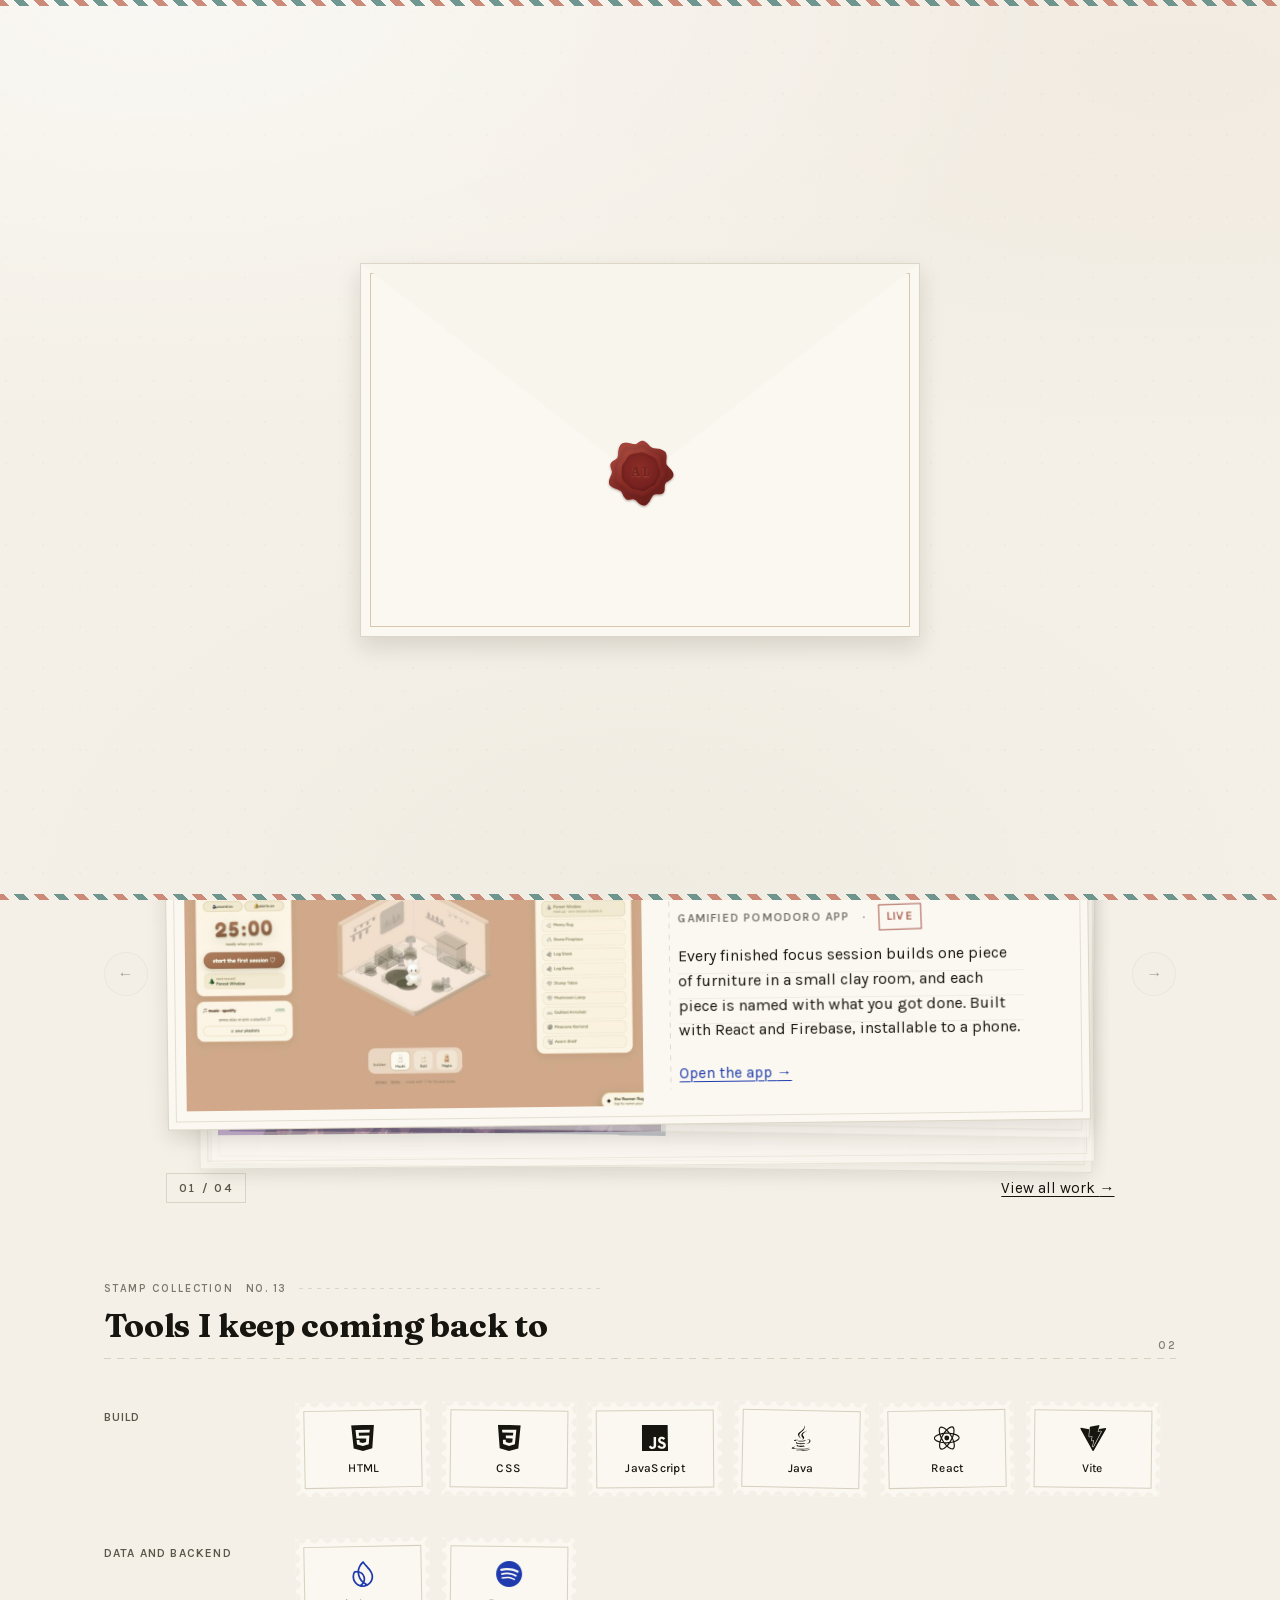
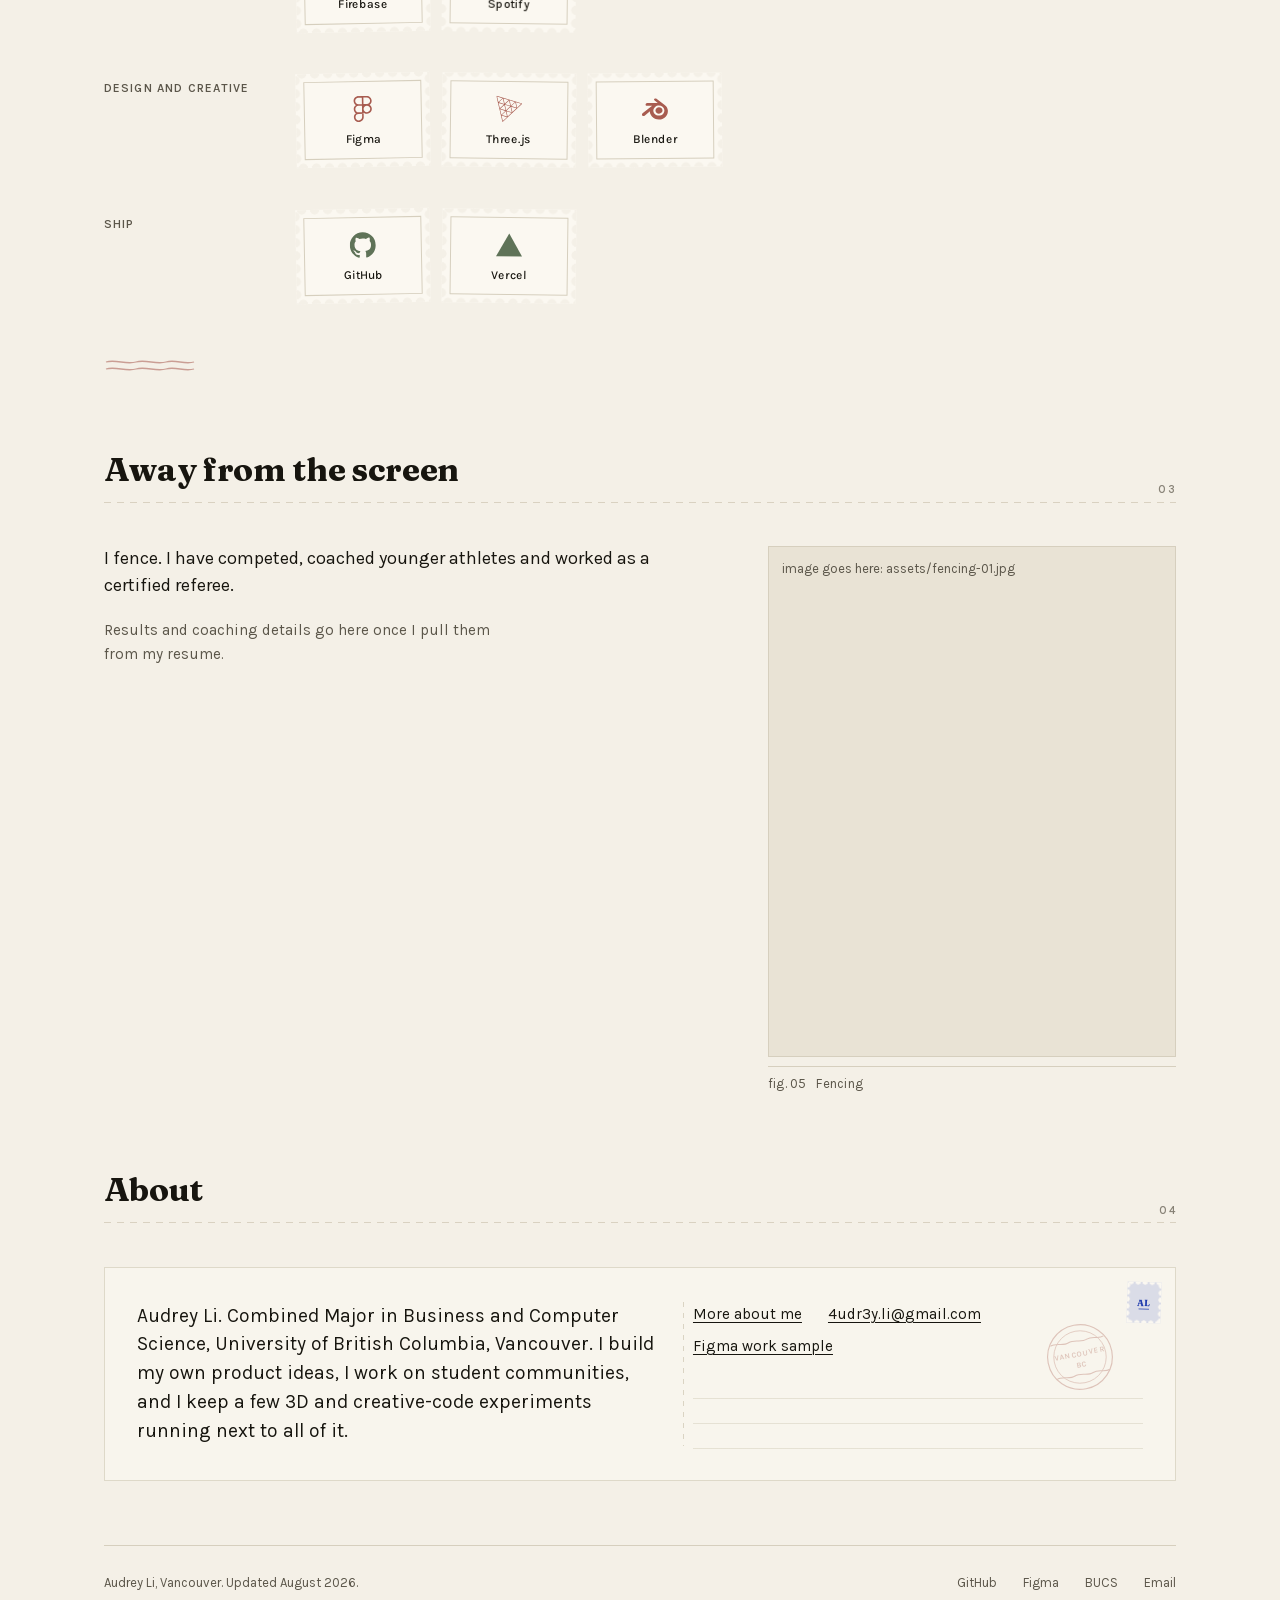
==== commit 644ae842: "Add postcard entrance and portfolio refinements" ====
--- a/index.html
+++ b/index.html
@@ -26,49 +26,86 @@
 <meta name="theme-color" content="#171512" media="(prefers-color-scheme: dark)">
 <!-- Sets the saved theme before first paint so the page does not flash. -->
 <script>try{var t=localStorage.getItem("theme");if(!t){t=matchMedia("(prefers-color-scheme: dark)").matches?"dark":"light"}document.documentElement.dataset.theme=t}catch(e){}
-/* Show the welcome postcard only on a first visit in this browser session, and
-   only when JavaScript is running. Set before paint so the homepage does not
-   flash behind it. */
-try{if(!sessionStorage.getItem("welcomed")){document.documentElement.classList.add("welcome-open")}}catch(e){}
-/* The torn covers are only drawn when JavaScript can pull them off again. */
-document.documentElement.classList.add("has-js");</script>
+/* The project deck only stacks when JavaScript can page through it, and the
+   entrance only appears when JavaScript can open it again. Set before paint so
+   the homepage never flashes behind the envelope. */
+document.documentElement.classList.add("has-js", "entrance-up");</script>
 </head>
-<body>
+<body class="home">
 <a class="skip" href="#main">Skip to content</a>
 
-<!-- WELCOME POSTCARD
-     A short opening, once per browser session. The page below it has already
-     loaded and is fully usable the moment this closes. It is shown by the
-     inline script in <head> so there is no flash of the homepage first, and it
-     never appears at all without JavaScript. Escape or Skip closes it. -->
-<div class="welcome" id="welcome" role="dialog" aria-modal="false" aria-label="A note from Audrey">
-  <div class="welcome-stage">
-    <div class="welcome-folds" aria-hidden="true">
-      <span class="fold fold--1"></span>
-      <span class="fold fold--2"></span>
-      <span class="fold fold--3"></span>
-      <span class="fold fold--4"></span>
-      <span class="fold fold--5"></span>
-    </div>
-    <div class="welcome-card">
-      <span class="welcome-airmail" aria-hidden="true"></span>
-      <p class="welcome-label">A note from Audrey</p>
-      <p class="welcome-message">I&rsquo;m glad you found your way here.</p>
-      <div class="welcome-marks">
-        <svg class="welcome-postmark" viewBox="0 0 96 96" role="img" aria-label="Postmark, Vancouver, BC">
-          <circle cx="48" cy="48" r="42" fill="none" stroke="currentColor" stroke-width="1.5"/>
-          <circle cx="48" cy="48" r="34" fill="none" stroke="currentColor" stroke-width="1"/>
-          <path d="M13 27c8-3.5 16 3.5 24 0s16 3.5 24 0 15 3.5 22 0" fill="none" stroke="currentColor" stroke-width="1.3" opacity="0.65"/>
-          <path d="M13 71c8-3.5 16 3.5 24 0s16 3.5 24 0 15 3.5 22 0" fill="none" stroke="currentColor" stroke-width="1.3" opacity="0.65"/>
-          <text x="48" y="47" text-anchor="middle" font-size="10" letter-spacing="0.6" fill="currentColor">VANCOUVER</text>
-          <text x="48" y="61" text-anchor="middle" font-size="10" letter-spacing="0.6" fill="currentColor">BC</text>
-        </svg>
-        <span class="welcome-stamp" aria-hidden="true"><span>AL</span></span>
-      </div>
-    </div>
-  </div>
-  <button class="welcome-skip" type="button">Skip</button>
+<!-- Site frame: air-mail edge, paper outline and corner marks. Decoration only. -->
+<div class="frame" aria-hidden="true"><span class="frame-edge"></span></div>
+
+<!-- FULL-SCREEN ENTRANCE
+     A sealed letter covering the page until someone opens it. The homepage
+     below has already loaded; it is only held inert while this is up. -->
+<div class="entrance" id="entrance">
+  <button class="letter-open" type="button" aria-label="Open Audrey&rsquo;s letter">
+    <span class="envelope" aria-hidden="true">
+      <span class="envelope-body"></span>
+      <span class="envelope-glimpse">
+        <span></span><span></span><span></span>
+      </span>
+      <span class="envelope-flap"></span>
+    </span>
+    <span class="seal">
+            <svg class="seal-wax" viewBox="0 0 100 100" aria-hidden="true" focusable="false">
+              <defs>
+                <radialGradient id="waxBody" cx="40%" cy="34%" r="76%">
+                  <stop offset="0%" stop-color="#a63c31"/>
+                  <stop offset="48%" stop-color="#8a2a24"/>
+                  <stop offset="100%" stop-color="#5c1a18"/>
+                </radialGradient>
+                <radialGradient id="waxFace" cx="44%" cy="38%" r="70%">
+                  <stop offset="0%" stop-color="#8b2c26"/>
+                  <stop offset="72%" stop-color="#762220"/>
+                  <stop offset="100%" stop-color="#5d1b19"/>
+                </radialGradient>
+                <linearGradient id="waxSatin" x1="24%" y1="16%" x2="70%" y2="88%">
+                  <stop offset="0%" stop-color="#d4796a" stop-opacity="0.3"/>
+                  <stop offset="52%" stop-color="#d4796a" stop-opacity="0.05"/>
+                  <stop offset="100%" stop-color="#d4796a" stop-opacity="0"/>
+                </linearGradient>
+                <filter id="waxDrop" x="-22%" y="-22%" width="144%" height="144%">
+                  <feDropShadow dx="0" dy="1.4" stdDeviation="1.5" flood-color="#38110f" flood-opacity="0.42"/>
+                </filter>
+                <filter id="waxSoft" x="-20%" y="-20%" width="140%" height="140%">
+                  <feGaussianBlur stdDeviation="1.2"/>
+                </filter>
+                <clipPath id="waxClip"><path d="M95.2 54.5C95.1 55.3 94.8 56.1 94.3 56.8C93.9 57.6 93.3 58.3 92.6 59.0C91.9 59.6 91.1 60.3 90.3 60.8C89.5 61.4 88.7 61.9 87.9 62.5C87.2 63.0 86.4 63.5 85.8 64.0C85.2 64.5 84.7 65.0 84.3 65.6C84.0 66.2 83.8 66.8 83.6 67.4C83.5 68.1 83.5 68.8 83.4 69.5C83.4 70.3 83.4 71.1 83.4 71.9C83.4 72.6 83.3 73.5 83.2 74.2C83.1 75.0 82.9 75.8 82.6 76.5C82.3 77.1 82.0 77.8 81.5 78.3C80.9 78.8 80.3 79.2 79.6 79.5C78.8 79.7 78.0 79.9 77.2 80.0C76.3 80.1 75.4 80.1 74.6 80.2C73.8 80.2 72.9 80.2 72.1 80.2C71.4 80.3 70.6 80.3 70.0 80.4C69.3 80.6 68.8 80.8 68.3 81.2C67.7 81.7 67.1 82.4 66.6 83.2C66.0 83.9 65.6 84.9 65.0 85.8C64.5 86.8 64.0 87.8 63.4 88.8C62.7 89.8 62.1 90.9 61.3 91.7C60.6 92.6 59.8 93.5 58.9 94.1C58.0 94.7 57.0 95.1 56.1 95.3C55.1 95.5 54.3 95.4 53.4 95.1C52.6 94.9 51.7 94.5 50.8 94.0C50.0 93.4 49.2 92.8 48.4 92.1C47.6 91.5 46.9 90.7 46.2 90.1C45.5 89.4 44.8 88.8 44.1 88.3C43.5 87.7 42.7 87.3 42.2 87.0C41.6 86.8 41.2 86.7 40.6 86.7C40.1 86.7 39.5 86.8 39.0 86.8C38.4 86.9 37.8 87.1 37.2 87.2C36.6 87.3 35.9 87.5 35.3 87.5C34.7 87.6 34.1 87.7 33.5 87.6C32.9 87.5 32.4 87.4 31.8 87.1C31.3 86.8 30.5 86.2 29.9 85.6C29.3 85.0 28.9 84.3 28.4 83.6C27.9 82.9 27.5 82.1 27.2 81.3C26.8 80.6 26.5 79.8 26.1 79.1C25.7 78.4 25.4 77.7 25.0 77.1C24.5 76.5 24.1 76.0 23.5 75.5C22.9 75.0 22.2 74.6 21.4 74.2C20.6 73.8 19.6 73.5 18.7 73.1C17.7 72.8 16.7 72.4 15.7 72.0C14.8 71.6 13.7 71.1 12.8 70.6C11.9 70.1 11.0 69.4 10.3 68.7C9.6 68.0 9.0 67.2 8.6 66.4C8.2 65.5 8.1 64.6 8.1 63.7C8.0 62.8 8.2 61.9 8.4 60.9C8.6 60.0 8.9 59.0 9.3 58.1C9.6 57.2 10.0 56.3 10.4 55.5C10.8 54.6 11.2 53.8 11.4 53.0C11.7 52.2 11.9 51.4 12.0 50.7C12.1 50.0 12.0 49.5 12.0 48.8C11.9 48.2 11.7 47.6 11.5 46.9C11.3 46.3 11.0 45.6 10.8 45.0C10.6 44.3 10.4 43.6 10.3 42.9C10.2 42.2 10.0 41.5 10.1 40.8C10.1 40.2 10.1 39.5 10.4 38.8C10.6 38.2 11.0 37.6 11.5 37.1C11.9 36.5 12.6 36.0 13.2 35.5C13.8 35.1 14.4 34.7 15.1 34.2C15.7 33.8 16.4 33.5 17.0 33.1C17.5 32.7 18.1 32.3 18.5 31.8C19.0 31.4 19.3 31.0 19.6 30.3C19.9 29.6 20.1 28.7 20.3 27.7C20.4 26.8 20.5 25.7 20.6 24.6C20.7 23.5 20.7 22.3 20.9 21.1C21.1 20.0 21.3 18.7 21.6 17.6C22.0 16.5 22.4 15.3 23.0 14.4C23.6 13.5 24.3 12.6 25.1 12.0C26.0 11.4 26.9 11.0 27.9 10.8C28.9 10.5 30.0 10.5 31.1 10.5C32.2 10.5 33.3 10.7 34.4 10.9C35.5 11.0 36.5 11.3 37.6 11.6C38.6 11.8 39.6 12.1 40.5 12.2C41.4 12.3 42.5 12.4 43.2 12.4C43.9 12.3 44.3 12.2 44.9 12.0C45.4 11.8 45.9 11.4 46.5 11.0C47.1 10.7 47.6 10.3 48.2 9.9C48.8 9.5 49.4 9.1 50.0 8.8C50.6 8.5 51.2 8.2 51.9 8.0C52.5 7.9 53.0 7.8 53.8 7.9C54.5 8.0 55.5 8.3 56.3 8.7C57.1 9.1 57.9 9.7 58.6 10.2C59.4 10.8 60.0 11.5 60.7 12.1C61.4 12.8 62.0 13.5 62.6 14.1C63.2 14.7 63.8 15.4 64.4 15.8C65.1 16.3 65.6 16.8 66.4 17.1C67.1 17.4 68.1 17.7 69.0 17.9C69.9 18.1 71.0 18.2 72.0 18.3C73.0 18.5 74.1 18.5 75.2 18.7C76.3 18.9 77.4 19.1 78.5 19.5C79.6 19.8 80.6 20.2 81.5 20.8C82.4 21.3 83.3 22.0 84.0 22.8C84.6 23.5 85.0 24.4 85.3 25.3C85.6 26.2 85.8 27.2 85.9 28.2C85.9 29.2 85.9 30.3 85.8 31.3C85.8 32.3 85.7 33.3 85.6 34.3C85.5 35.2 85.4 36.1 85.5 37.0C85.5 37.8 85.6 38.6 85.9 39.4C86.2 40.1 86.7 40.8 87.2 41.6C87.7 42.3 88.5 43.0 89.1 43.7C89.8 44.5 90.6 45.3 91.3 46.1C92.0 46.9 92.8 47.8 93.4 48.7C93.9 49.6 94.5 50.6 94.8 51.5C95.1 52.5 95.2 53.6 95.2 54.5Z"/></clipPath>
+              </defs>
+
+              <!-- the poured wax and the shadow it casts on the paper -->
+              <g filter="url(#waxDrop)"><path d="M95.2 54.5C95.1 55.3 94.8 56.1 94.3 56.8C93.9 57.6 93.3 58.3 92.6 59.0C91.9 59.6 91.1 60.3 90.3 60.8C89.5 61.4 88.7 61.9 87.9 62.5C87.2 63.0 86.4 63.5 85.8 64.0C85.2 64.5 84.7 65.0 84.3 65.6C84.0 66.2 83.8 66.8 83.6 67.4C83.5 68.1 83.5 68.8 83.4 69.5C83.4 70.3 83.4 71.1 83.4 71.9C83.4 72.6 83.3 73.5 83.2 74.2C83.1 75.0 82.9 75.8 82.6 76.5C82.3 77.1 82.0 77.8 81.5 78.3C80.9 78.8 80.3 79.2 79.6 79.5C78.8 79.7 78.0 79.9 77.2 80.0C76.3 80.1 75.4 80.1 74.6 80.2C73.8 80.2 72.9 80.2 72.1 80.2C71.4 80.3 70.6 80.3 70.0 80.4C69.3 80.6 68.8 80.8 68.3 81.2C67.7 81.7 67.1 82.4 66.6 83.2C66.0 83.9 65.6 84.9 65.0 85.8C64.5 86.8 64.0 87.8 63.4 88.8C62.7 89.8 62.1 90.9 61.3 91.7C60.6 92.6 59.8 93.5 58.9 94.1C58.0 94.7 57.0 95.1 56.1 95.3C55.1 95.5 54.3 95.4 53.4 95.1C52.6 94.9 51.7 94.5 50.8 94.0C50.0 93.4 49.2 92.8 48.4 92.1C47.6 91.5 46.9 90.7 46.2 90.1C45.5 89.4 44.8 88.8 44.1 88.3C43.5 87.7 42.7 87.3 42.2 87.0C41.6 86.8 41.2 86.7 40.6 86.7C40.1 86.7 39.5 86.8 39.0 86.8C38.4 86.9 37.8 87.1 37.2 87.2C36.6 87.3 35.9 87.5 35.3 87.5C34.7 87.6 34.1 87.7 33.5 87.6C32.9 87.5 32.4 87.4 31.8 87.1C31.3 86.8 30.5 86.2 29.9 85.6C29.3 85.0 28.9 84.3 28.4 83.6C27.9 82.9 27.5 82.1 27.2 81.3C26.8 80.6 26.5 79.8 26.1 79.1C25.7 78.4 25.4 77.7 25.0 77.1C24.5 76.5 24.1 76.0 23.5 75.5C22.9 75.0 22.2 74.6 21.4 74.2C20.6 73.8 19.6 73.5 18.7 73.1C17.7 72.8 16.7 72.4 15.7 72.0C14.8 71.6 13.7 71.1 12.8 70.6C11.9 70.1 11.0 69.4 10.3 68.7C9.6 68.0 9.0 67.2 8.6 66.4C8.2 65.5 8.1 64.6 8.1 63.7C8.0 62.8 8.2 61.9 8.4 60.9C8.6 60.0 8.9 59.0 9.3 58.1C9.6 57.2 10.0 56.3 10.4 55.5C10.8 54.6 11.2 53.8 11.4 53.0C11.7 52.2 11.9 51.4 12.0 50.7C12.1 50.0 12.0 49.5 12.0 48.8C11.9 48.2 11.7 47.6 11.5 46.9C11.3 46.3 11.0 45.6 10.8 45.0C10.6 44.3 10.4 43.6 10.3 42.9C10.2 42.2 10.0 41.5 10.1 40.8C10.1 40.2 10.1 39.5 10.4 38.8C10.6 38.2 11.0 37.6 11.5 37.1C11.9 36.5 12.6 36.0 13.2 35.5C13.8 35.1 14.4 34.7 15.1 34.2C15.7 33.8 16.4 33.5 17.0 33.1C17.5 32.7 18.1 32.3 18.5 31.8C19.0 31.4 19.3 31.0 19.6 30.3C19.9 29.6 20.1 28.7 20.3 27.7C20.4 26.8 20.5 25.7 20.6 24.6C20.7 23.5 20.7 22.3 20.9 21.1C21.1 20.0 21.3 18.7 21.6 17.6C22.0 16.5 22.4 15.3 23.0 14.4C23.6 13.5 24.3 12.6 25.1 12.0C26.0 11.4 26.9 11.0 27.9 10.8C28.9 10.5 30.0 10.5 31.1 10.5C32.2 10.5 33.3 10.7 34.4 10.9C35.5 11.0 36.5 11.3 37.6 11.6C38.6 11.8 39.6 12.1 40.5 12.2C41.4 12.3 42.5 12.4 43.2 12.4C43.9 12.3 44.3 12.2 44.9 12.0C45.4 11.8 45.9 11.4 46.5 11.0C47.1 10.7 47.6 10.3 48.2 9.9C48.8 9.5 49.4 9.1 50.0 8.8C50.6 8.5 51.2 8.2 51.9 8.0C52.5 7.9 53.0 7.8 53.8 7.9C54.5 8.0 55.5 8.3 56.3 8.7C57.1 9.1 57.9 9.7 58.6 10.2C59.4 10.8 60.0 11.5 60.7 12.1C61.4 12.8 62.0 13.5 62.6 14.1C63.2 14.7 63.8 15.4 64.4 15.8C65.1 16.3 65.6 16.8 66.4 17.1C67.1 17.4 68.1 17.7 69.0 17.9C69.9 18.1 71.0 18.2 72.0 18.3C73.0 18.5 74.1 18.5 75.2 18.7C76.3 18.9 77.4 19.1 78.5 19.5C79.6 19.8 80.6 20.2 81.5 20.8C82.4 21.3 83.3 22.0 84.0 22.8C84.6 23.5 85.0 24.4 85.3 25.3C85.6 26.2 85.8 27.2 85.9 28.2C85.9 29.2 85.9 30.3 85.8 31.3C85.8 32.3 85.7 33.3 85.6 34.3C85.5 35.2 85.4 36.1 85.5 37.0C85.5 37.8 85.6 38.6 85.9 39.4C86.2 40.1 86.7 40.8 87.2 41.6C87.7 42.3 88.5 43.0 89.1 43.7C89.8 44.5 90.6 45.3 91.3 46.1C92.0 46.9 92.8 47.8 93.4 48.7C93.9 49.6 94.5 50.6 94.8 51.5C95.1 52.5 95.2 53.6 95.2 54.5Z" fill="url(#waxBody)"/></g>
+
+              <g clip-path="url(#waxClip)">
+                <!-- the thicker melted rim, darker where the wax pooled -->
+                <path d="M86.0 53.2C85.9 54.1 85.7 54.8 85.4 55.5C85.1 56.2 84.6 56.9 84.1 57.6C83.6 58.3 83.1 58.9 82.6 59.5C82.0 60.1 81.5 60.7 81.0 61.3C80.6 61.9 80.1 62.5 79.8 63.1C79.4 63.7 79.2 64.3 79.0 64.9C78.8 65.5 78.7 66.2 78.5 66.9C78.3 67.6 78.1 68.3 77.9 68.9C77.7 69.6 77.5 70.3 77.1 70.9C76.8 71.5 76.4 72.1 75.9 72.6C75.4 73.1 74.8 73.5 74.2 73.9C73.6 74.2 72.8 74.5 72.1 74.7C71.5 75.0 70.7 75.2 70.0 75.4C69.4 75.6 68.7 75.7 68.0 76.0C67.4 76.2 66.9 76.4 66.3 76.9C65.7 77.3 65.0 77.9 64.3 78.5C63.7 79.1 63.1 79.8 62.4 80.5C61.7 81.1 61.0 81.9 60.2 82.5C59.5 83.1 58.7 83.7 57.8 84.2C57.0 84.6 56.0 84.9 55.1 85.1C54.3 85.2 53.5 85.2 52.7 85.0C51.9 84.9 51.1 84.6 50.3 84.3C49.5 84.0 48.7 83.6 48.0 83.2C47.2 82.8 46.5 82.4 45.8 82.0C45.1 81.7 44.3 81.4 43.7 81.2C43.1 81.0 42.7 80.9 42.2 80.8C41.6 80.8 41.1 80.8 40.5 80.8C40.0 80.8 39.4 80.8 38.8 80.7C38.3 80.7 37.7 80.7 37.1 80.6C36.6 80.4 36.2 80.3 35.6 80.0C35.0 79.7 34.2 79.2 33.6 78.7C33.0 78.2 32.4 77.6 31.9 77.0C31.4 76.4 30.9 75.7 30.4 75.1C30.0 74.5 29.5 73.9 29.0 73.3C28.5 72.8 28.1 72.3 27.5 71.7C26.9 71.2 26.2 70.7 25.5 70.2C24.8 69.7 24.0 69.2 23.3 68.7C22.5 68.1 21.7 67.6 21.0 67.0C20.3 66.4 19.6 65.8 19.0 65.0C18.4 64.3 17.9 63.5 17.5 62.7C17.2 61.9 17.0 61.1 16.9 60.2C16.8 59.4 16.8 58.5 16.9 57.7C16.9 56.8 17.1 55.9 17.2 55.1C17.4 54.3 17.5 53.4 17.7 52.6C17.8 51.8 17.9 51.0 18.0 50.3C18.0 49.6 18.0 49.0 17.9 48.4C17.9 47.8 17.8 47.1 17.7 46.5C17.6 45.8 17.5 45.1 17.5 44.5C17.4 43.8 17.4 43.1 17.4 42.5C17.5 41.8 17.6 41.2 17.8 40.5C18.0 39.9 18.4 39.3 18.7 38.7C19.1 38.1 19.6 37.6 20.0 37.1C20.5 36.5 21.0 36.1 21.5 35.6C21.9 35.1 22.4 34.6 22.8 34.1C23.2 33.6 23.5 33.2 23.9 32.6C24.2 31.9 24.6 31.0 25.0 30.1C25.3 29.2 25.6 28.3 26.0 27.4C26.3 26.4 26.7 25.5 27.1 24.6C27.6 23.7 28.1 22.7 28.7 22.0C29.4 21.2 30.1 20.4 30.9 19.9C31.7 19.3 32.6 19.0 33.5 18.7C34.4 18.4 35.4 18.2 36.3 18.1C37.3 18.0 38.3 18.0 39.2 18.0C40.1 18.0 41.1 18.0 42.0 18.0C42.9 18.0 43.9 18.0 44.6 17.9C45.4 17.8 45.8 17.7 46.3 17.5C46.9 17.3 47.5 17.1 48.0 16.9C48.6 16.7 49.2 16.4 49.8 16.2C50.4 16.0 51.0 15.8 51.6 15.7C52.2 15.7 52.7 15.6 53.4 15.7C54.2 15.8 55.1 16.0 55.9 16.3C56.7 16.6 57.5 17.0 58.2 17.4C59.0 17.8 59.7 18.3 60.4 18.8C61.1 19.2 61.8 19.7 62.4 20.2C63.1 20.6 63.7 21.0 64.5 21.3C65.3 21.7 66.2 22.0 67.1 22.3C68.0 22.7 69.0 22.9 69.9 23.3C70.8 23.6 71.8 24.0 72.7 24.4C73.6 24.8 74.5 25.3 75.4 25.9C76.2 26.5 77.0 27.2 77.6 27.9C78.2 28.6 78.6 29.4 79.0 30.2C79.4 31.1 79.6 32.0 79.8 32.8C80.0 33.7 80.2 34.7 80.3 35.5C80.4 36.4 80.5 37.3 80.7 38.1C80.8 39.0 81.0 39.8 81.3 40.6C81.5 41.4 81.9 42.1 82.3 42.9C82.7 43.7 83.2 44.4 83.6 45.3C84.1 46.1 84.5 46.9 84.9 47.8C85.3 48.6 85.6 49.5 85.8 50.5C86.0 51.4 86.1 52.4 86.0 53.2Z" fill="none" stroke="#4a1513" stroke-width="5" opacity="0.3" filter="url(#waxSoft)"/>
+                <!-- ripples left as it set -->
+                <path d="M22 58c8-4.6 17-5.6 26-3.2" fill="none" stroke="#4d1614" stroke-width="1.2" opacity="0.16" filter="url(#waxSoft)"/>
+                <path d="M58 27c6 2.6 10.4 6.6 12.8 11.6" fill="none" stroke="#c05a48" stroke-width="1.1" opacity="0.15" filter="url(#waxSoft)"/>
+                <path d="M30 34c4-3.4 9-5.2 14-5.4" fill="none" stroke="#c05a48" stroke-width="1" opacity="0.12" filter="url(#waxSoft)"/>
+                <!-- satin sheen, not a specular streak -->
+                <path d="M95.2 54.5C95.1 55.3 94.8 56.1 94.3 56.8C93.9 57.6 93.3 58.3 92.6 59.0C91.9 59.6 91.1 60.3 90.3 60.8C89.5 61.4 88.7 61.9 87.9 62.5C87.2 63.0 86.4 63.5 85.8 64.0C85.2 64.5 84.7 65.0 84.3 65.6C84.0 66.2 83.8 66.8 83.6 67.4C83.5 68.1 83.5 68.8 83.4 69.5C83.4 70.3 83.4 71.1 83.4 71.9C83.4 72.6 83.3 73.5 83.2 74.2C83.1 75.0 82.9 75.8 82.6 76.5C82.3 77.1 82.0 77.8 81.5 78.3C80.9 78.8 80.3 79.2 79.6 79.5C78.8 79.7 78.0 79.9 77.2 80.0C76.3 80.1 75.4 80.1 74.6 80.2C73.8 80.2 72.9 80.2 72.1 80.2C71.4 80.3 70.6 80.3 70.0 80.4C69.3 80.6 68.8 80.8 68.3 81.2C67.7 81.7 67.1 82.4 66.6 83.2C66.0 83.9 65.6 84.9 65.0 85.8C64.5 86.8 64.0 87.8 63.4 88.8C62.7 89.8 62.1 90.9 61.3 91.7C60.6 92.6 59.8 93.5 58.9 94.1C58.0 94.7 57.0 95.1 56.1 95.3C55.1 95.5 54.3 95.4 53.4 95.1C52.6 94.9 51.7 94.5 50.8 94.0C50.0 93.4 49.2 92.8 48.4 92.1C47.6 91.5 46.9 90.7 46.2 90.1C45.5 89.4 44.8 88.8 44.1 88.3C43.5 87.7 42.7 87.3 42.2 87.0C41.6 86.8 41.2 86.7 40.6 86.7C40.1 86.7 39.5 86.8 39.0 86.8C38.4 86.9 37.8 87.1 37.2 87.2C36.6 87.3 35.9 87.5 35.3 87.5C34.7 87.6 34.1 87.7 33.5 87.6C32.9 87.5 32.4 87.4 31.8 87.1C31.3 86.8 30.5 86.2 29.9 85.6C29.3 85.0 28.9 84.3 28.4 83.6C27.9 82.9 27.5 82.1 27.2 81.3C26.8 80.6 26.5 79.8 26.1 79.1C25.7 78.4 25.4 77.7 25.0 77.1C24.5 76.5 24.1 76.0 23.5 75.5C22.9 75.0 22.2 74.6 21.4 74.2C20.6 73.8 19.6 73.5 18.7 73.1C17.7 72.8 16.7 72.4 15.7 72.0C14.8 71.6 13.7 71.1 12.8 70.6C11.9 70.1 11.0 69.4 10.3 68.7C9.6 68.0 9.0 67.2 8.6 66.4C8.2 65.5 8.1 64.6 8.1 63.7C8.0 62.8 8.2 61.9 8.4 60.9C8.6 60.0 8.9 59.0 9.3 58.1C9.6 57.2 10.0 56.3 10.4 55.5C10.8 54.6 11.2 53.8 11.4 53.0C11.7 52.2 11.9 51.4 12.0 50.7C12.1 50.0 12.0 49.5 12.0 48.8C11.9 48.2 11.7 47.6 11.5 46.9C11.3 46.3 11.0 45.6 10.8 45.0C10.6 44.3 10.4 43.6 10.3 42.9C10.2 42.2 10.0 41.5 10.1 40.8C10.1 40.2 10.1 39.5 10.4 38.8C10.6 38.2 11.0 37.6 11.5 37.1C11.9 36.5 12.6 36.0 13.2 35.5C13.8 35.1 14.4 34.7 15.1 34.2C15.7 33.8 16.4 33.5 17.0 33.1C17.5 32.7 18.1 32.3 18.5 31.8C19.0 31.4 19.3 31.0 19.6 30.3C19.9 29.6 20.1 28.7 20.3 27.7C20.4 26.8 20.5 25.7 20.6 24.6C20.7 23.5 20.7 22.3 20.9 21.1C21.1 20.0 21.3 18.7 21.6 17.6C22.0 16.5 22.4 15.3 23.0 14.4C23.6 13.5 24.3 12.6 25.1 12.0C26.0 11.4 26.9 11.0 27.9 10.8C28.9 10.5 30.0 10.5 31.1 10.5C32.2 10.5 33.3 10.7 34.4 10.9C35.5 11.0 36.5 11.3 37.6 11.6C38.6 11.8 39.6 12.1 40.5 12.2C41.4 12.3 42.5 12.4 43.2 12.4C43.9 12.3 44.3 12.2 44.9 12.0C45.4 11.8 45.9 11.4 46.5 11.0C47.1 10.7 47.6 10.3 48.2 9.9C48.8 9.5 49.4 9.1 50.0 8.8C50.6 8.5 51.2 8.2 51.9 8.0C52.5 7.9 53.0 7.8 53.8 7.9C54.5 8.0 55.5 8.3 56.3 8.7C57.1 9.1 57.9 9.7 58.6 10.2C59.4 10.8 60.0 11.5 60.7 12.1C61.4 12.8 62.0 13.5 62.6 14.1C63.2 14.7 63.8 15.4 64.4 15.8C65.1 16.3 65.6 16.8 66.4 17.1C67.1 17.4 68.1 17.7 69.0 17.9C69.9 18.1 71.0 18.2 72.0 18.3C73.0 18.5 74.1 18.5 75.2 18.7C76.3 18.9 77.4 19.1 78.5 19.5C79.6 19.8 80.6 20.2 81.5 20.8C82.4 21.3 83.3 22.0 84.0 22.8C84.6 23.5 85.0 24.4 85.3 25.3C85.6 26.2 85.8 27.2 85.9 28.2C85.9 29.2 85.9 30.3 85.8 31.3C85.8 32.3 85.7 33.3 85.6 34.3C85.5 35.2 85.4 36.1 85.5 37.0C85.5 37.8 85.6 38.6 85.9 39.4C86.2 40.1 86.7 40.8 87.2 41.6C87.7 42.3 88.5 43.0 89.1 43.7C89.8 44.5 90.6 45.3 91.3 46.1C92.0 46.9 92.8 47.8 93.4 48.7C93.9 49.6 94.5 50.6 94.8 51.5C95.1 52.5 95.2 53.6 95.2 54.5Z" fill="url(#waxSatin)"/>
+              </g>
+
+              <!-- the softly recessed stamping area -->
+              <path d="M77.5 52.0C77.4 52.8 77.2 53.5 77.0 54.2C76.8 54.9 76.4 55.5 76.1 56.2C75.7 56.8 75.3 57.5 75.0 58.1C74.6 58.7 74.2 59.3 73.9 59.9C73.6 60.5 73.4 61.1 73.1 61.7C72.9 62.3 72.7 62.9 72.4 63.5C72.1 64.1 71.8 64.7 71.5 65.3C71.1 65.9 70.7 66.4 70.3 66.9C69.8 67.4 69.2 67.8 68.7 68.2C68.1 68.6 67.5 68.9 66.9 69.2C66.3 69.5 65.7 69.7 65.1 70.0C64.5 70.3 64.1 70.6 63.4 71.0C62.8 71.4 62.1 71.9 61.3 72.4C60.6 72.8 59.9 73.4 59.2 73.8C58.5 74.3 57.7 74.7 56.9 75.0C56.1 75.4 55.1 75.7 54.3 75.8C53.5 75.9 52.8 75.9 52.1 75.8C51.3 75.7 50.5 75.5 49.8 75.4C49.1 75.2 48.4 74.9 47.7 74.7C47.0 74.5 46.2 74.2 45.6 74.1C45.0 73.9 44.6 73.9 44.0 73.8C43.5 73.7 43.0 73.6 42.5 73.5C42.0 73.4 41.4 73.3 40.9 73.2C40.4 73.1 40.0 72.9 39.4 72.6C38.9 72.4 38.1 71.9 37.5 71.4C36.9 71.0 36.3 70.5 35.8 70.0C35.2 69.5 34.7 68.9 34.2 68.4C33.7 67.9 33.2 67.4 32.7 66.9C32.1 66.3 31.4 65.7 30.8 65.2C30.2 64.6 29.6 64.0 29.0 63.4C28.4 62.8 27.8 62.1 27.3 61.4C26.8 60.7 26.3 59.9 26.0 59.2C25.7 58.4 25.5 57.7 25.4 56.9C25.2 56.1 25.2 55.3 25.2 54.5C25.1 53.7 25.2 52.9 25.2 52.2C25.2 51.4 25.3 50.6 25.3 49.9C25.3 49.2 25.3 48.6 25.3 48.0C25.3 47.4 25.2 46.7 25.2 46.1C25.2 45.5 25.2 44.8 25.3 44.2C25.4 43.6 25.5 42.9 25.7 42.3C25.9 41.7 26.2 41.1 26.5 40.5C26.8 40.0 27.2 39.4 27.5 38.9C27.9 38.4 28.3 37.9 28.6 37.3C29.0 36.8 29.3 36.4 29.7 35.8C30.1 35.1 30.6 34.2 31.0 33.5C31.5 32.7 31.9 31.9 32.4 31.1C32.9 30.4 33.5 29.6 34.1 28.9C34.7 28.3 35.5 27.6 36.2 27.1C37.0 26.6 37.8 26.2 38.6 25.9C39.4 25.6 40.3 25.4 41.2 25.2C42.0 25.1 42.9 25.0 43.8 24.8C44.6 24.7 45.6 24.6 46.3 24.5C47.0 24.4 47.4 24.3 48.0 24.2C48.5 24.1 49.1 23.9 49.6 23.8C50.2 23.7 50.8 23.6 51.4 23.5C51.9 23.5 52.4 23.4 53.1 23.5C53.8 23.6 54.7 23.8 55.5 24.0C56.3 24.2 57.0 24.5 57.7 24.9C58.5 25.2 59.2 25.6 59.9 25.9C60.6 26.2 61.2 26.6 62.0 26.9C62.7 27.3 63.6 27.7 64.5 28.1C65.3 28.5 66.2 28.9 67.0 29.4C67.8 29.8 68.6 30.3 69.3 30.9C70.1 31.5 70.8 32.2 71.4 32.9C72.0 33.6 72.4 34.3 72.8 35.0C73.2 35.8 73.5 36.6 73.8 37.4C74.0 38.2 74.2 39.0 74.5 39.8C74.7 40.6 74.9 41.4 75.2 42.2C75.4 43.0 75.7 43.7 76.0 44.5C76.3 45.3 76.6 46.1 76.8 46.9C77.1 47.8 77.3 48.6 77.4 49.5C77.5 50.3 77.6 51.3 77.5 52.0Z" fill="url(#waxFace)"/>
+              <path d="M77.5 52.0C77.4 52.8 77.2 53.5 77.0 54.2C76.8 54.9 76.4 55.5 76.1 56.2C75.7 56.8 75.3 57.5 75.0 58.1C74.6 58.7 74.2 59.3 73.9 59.9C73.6 60.5 73.4 61.1 73.1 61.7C72.9 62.3 72.7 62.9 72.4 63.5C72.1 64.1 71.8 64.7 71.5 65.3C71.1 65.9 70.7 66.4 70.3 66.9C69.8 67.4 69.2 67.8 68.7 68.2C68.1 68.6 67.5 68.9 66.9 69.2C66.3 69.5 65.7 69.7 65.1 70.0C64.5 70.3 64.1 70.6 63.4 71.0C62.8 71.4 62.1 71.9 61.3 72.4C60.6 72.8 59.9 73.4 59.2 73.8C58.5 74.3 57.7 74.7 56.9 75.0C56.1 75.4 55.1 75.7 54.3 75.8C53.5 75.9 52.8 75.9 52.1 75.8C51.3 75.7 50.5 75.5 49.8 75.4C49.1 75.2 48.4 74.9 47.7 74.7C47.0 74.5 46.2 74.2 45.6 74.1C45.0 73.9 44.6 73.9 44.0 73.8C43.5 73.7 43.0 73.6 42.5 73.5C42.0 73.4 41.4 73.3 40.9 73.2C40.4 73.1 40.0 72.9 39.4 72.6C38.9 72.4 38.1 71.9 37.5 71.4C36.9 71.0 36.3 70.5 35.8 70.0C35.2 69.5 34.7 68.9 34.2 68.4C33.7 67.9 33.2 67.4 32.7 66.9C32.1 66.3 31.4 65.7 30.8 65.2C30.2 64.6 29.6 64.0 29.0 63.4C28.4 62.8 27.8 62.1 27.3 61.4C26.8 60.7 26.3 59.9 26.0 59.2C25.7 58.4 25.5 57.7 25.4 56.9C25.2 56.1 25.2 55.3 25.2 54.5C25.1 53.7 25.2 52.9 25.2 52.2C25.2 51.4 25.3 50.6 25.3 49.9C25.3 49.2 25.3 48.6 25.3 48.0C25.3 47.4 25.2 46.7 25.2 46.1C25.2 45.5 25.2 44.8 25.3 44.2C25.4 43.6 25.5 42.9 25.7 42.3C25.9 41.7 26.2 41.1 26.5 40.5C26.8 40.0 27.2 39.4 27.5 38.9C27.9 38.4 28.3 37.9 28.6 37.3C29.0 36.8 29.3 36.4 29.7 35.8C30.1 35.1 30.6 34.2 31.0 33.5C31.5 32.7 31.9 31.9 32.4 31.1C32.9 30.4 33.5 29.6 34.1 28.9C34.7 28.3 35.5 27.6 36.2 27.1C37.0 26.6 37.8 26.2 38.6 25.9C39.4 25.6 40.3 25.4 41.2 25.2C42.0 25.1 42.9 25.0 43.8 24.8C44.6 24.7 45.6 24.6 46.3 24.5C47.0 24.4 47.4 24.3 48.0 24.2C48.5 24.1 49.1 23.9 49.6 23.8C50.2 23.7 50.8 23.6 51.4 23.5C51.9 23.5 52.4 23.4 53.1 23.5C53.8 23.6 54.7 23.8 55.5 24.0C56.3 24.2 57.0 24.5 57.7 24.9C58.5 25.2 59.2 25.6 59.9 25.9C60.6 26.2 61.2 26.6 62.0 26.9C62.7 27.3 63.6 27.7 64.5 28.1C65.3 28.5 66.2 28.9 67.0 29.4C67.8 29.8 68.6 30.3 69.3 30.9C70.1 31.5 70.8 32.2 71.4 32.9C72.0 33.6 72.4 34.3 72.8 35.0C73.2 35.8 73.5 36.6 73.8 37.4C74.0 38.2 74.2 39.0 74.5 39.8C74.7 40.6 74.9 41.4 75.2 42.2C75.4 43.0 75.7 43.7 76.0 44.5C76.3 45.3 76.6 46.1 76.8 46.9C77.1 47.8 77.3 48.6 77.4 49.5C77.5 50.3 77.6 51.3 77.5 52.0Z" fill="none" stroke="#48120f" stroke-width="2.4" opacity="0.26" filter="url(#waxSoft)"/>
+              <path d="M77.5 52.0C77.4 52.8 77.2 53.5 77.0 54.2C76.8 54.9 76.4 55.5 76.1 56.2C75.7 56.8 75.3 57.5 75.0 58.1C74.6 58.7 74.2 59.3 73.9 59.9C73.6 60.5 73.4 61.1 73.1 61.7C72.9 62.3 72.7 62.9 72.4 63.5C72.1 64.1 71.8 64.7 71.5 65.3C71.1 65.9 70.7 66.4 70.3 66.9C69.8 67.4 69.2 67.8 68.7 68.2C68.1 68.6 67.5 68.9 66.9 69.2C66.3 69.5 65.7 69.7 65.1 70.0C64.5 70.3 64.1 70.6 63.4 71.0C62.8 71.4 62.1 71.9 61.3 72.4C60.6 72.8 59.9 73.4 59.2 73.8C58.5 74.3 57.7 74.7 56.9 75.0C56.1 75.4 55.1 75.7 54.3 75.8C53.5 75.9 52.8 75.9 52.1 75.8C51.3 75.7 50.5 75.5 49.8 75.4C49.1 75.2 48.4 74.9 47.7 74.7C47.0 74.5 46.2 74.2 45.6 74.1C45.0 73.9 44.6 73.9 44.0 73.8C43.5 73.7 43.0 73.6 42.5 73.5C42.0 73.4 41.4 73.3 40.9 73.2C40.4 73.1 40.0 72.9 39.4 72.6C38.9 72.4 38.1 71.9 37.5 71.4C36.9 71.0 36.3 70.5 35.8 70.0C35.2 69.5 34.7 68.9 34.2 68.4C33.7 67.9 33.2 67.4 32.7 66.9C32.1 66.3 31.4 65.7 30.8 65.2C30.2 64.6 29.6 64.0 29.0 63.4C28.4 62.8 27.8 62.1 27.3 61.4C26.8 60.7 26.3 59.9 26.0 59.2C25.7 58.4 25.5 57.7 25.4 56.9C25.2 56.1 25.2 55.3 25.2 54.5C25.1 53.7 25.2 52.9 25.2 52.2C25.2 51.4 25.3 50.6 25.3 49.9C25.3 49.2 25.3 48.6 25.3 48.0C25.3 47.4 25.2 46.7 25.2 46.1C25.2 45.5 25.2 44.8 25.3 44.2C25.4 43.6 25.5 42.9 25.7 42.3C25.9 41.7 26.2 41.1 26.5 40.5C26.8 40.0 27.2 39.4 27.5 38.9C27.9 38.4 28.3 37.9 28.6 37.3C29.0 36.8 29.3 36.4 29.7 35.8C30.1 35.1 30.6 34.2 31.0 33.5C31.5 32.7 31.9 31.9 32.4 31.1C32.9 30.4 33.5 29.6 34.1 28.9C34.7 28.3 35.5 27.6 36.2 27.1C37.0 26.6 37.8 26.2 38.6 25.9C39.4 25.6 40.3 25.4 41.2 25.2C42.0 25.1 42.9 25.0 43.8 24.8C44.6 24.7 45.6 24.6 46.3 24.5C47.0 24.4 47.4 24.3 48.0 24.2C48.5 24.1 49.1 23.9 49.6 23.8C50.2 23.7 50.8 23.6 51.4 23.5C51.9 23.5 52.4 23.4 53.1 23.5C53.8 23.6 54.7 23.8 55.5 24.0C56.3 24.2 57.0 24.5 57.7 24.9C58.5 25.2 59.2 25.6 59.9 25.9C60.6 26.2 61.2 26.6 62.0 26.9C62.7 27.3 63.6 27.7 64.5 28.1C65.3 28.5 66.2 28.9 67.0 29.4C67.8 29.8 68.6 30.3 69.3 30.9C70.1 31.5 70.8 32.2 71.4 32.9C72.0 33.6 72.4 34.3 72.8 35.0C73.2 35.8 73.5 36.6 73.8 37.4C74.0 38.2 74.2 39.0 74.5 39.8C74.7 40.6 74.9 41.4 75.2 42.2C75.4 43.0 75.7 43.7 76.0 44.5C76.3 45.3 76.6 46.1 76.8 46.9C77.1 47.8 77.3 48.6 77.4 49.5C77.5 50.3 77.6 51.3 77.5 52.0Z" fill="none" stroke="#b25344" stroke-width="0.9" opacity="0.16" transform="translate(0 1)"/>
+
+              <!-- AL pressed in: a lit lower lip under a shallow dark recess -->
+              <g filter="url(#waxSoft)" opacity="0.55">
+                <text class="seal-letters" x="50.8" y="56.4" text-anchor="middle" fill="#c2604d">AL</text>
+              </g>
+              <text class="seal-letters" x="50.8" y="55.6" text-anchor="middle" fill="#63201c">AL</text>
+              <text class="seal-letters" x="50.8" y="55.2" text-anchor="middle" fill="#7d2a24" opacity="0.5">AL</text>
+            </svg>
+          </span>
+  </button>
 </div>
+
 
 <!-- HEADER: copy this block into every page. Set aria-current="page" on the matching link. -->
 <header class="head">
@@ -90,105 +127,199 @@
 
   <!-- INTRO -->
   <section class="intro">
-    <h1 class="display">Audrey Li</h1>
-    <p class="lede">Hi, I&rsquo;m Audrey. I study Business and Computer Science at UBC. Lately, I&rsquo;ve been building side projects, competing in hackathons, and helping run two student communities. Outside of that, I&rsquo;m usually fencing, taking photos, or looking for somewhere good to eat.</p>
-    <p class="inline-links">
-      <a href="work.html">View work</a>
-      <a href="https://github.com/AudreyL827" rel="noopener noreferrer" target="_blank">GitHub</a>
-      <a href="mailto:4udr3y.li@gmail.com">Email</a>
-    </p>
-    <p class="note note--hand">Still putting this place together. I&rsquo;m glad you found it early.</p>
+    <div class="intro-text">
+      <h1 class="display" tabindex="-1">Audrey Li</h1>
+      <p class="lede">Hi, I&rsquo;m Audrey. I study Business and Computer Science at UBC. Lately, I&rsquo;ve been building side projects, competing in hackathons, and helping run two student communities. Outside of that, I&rsquo;m usually fencing, taking photos, or looking for somewhere good to eat.</p>
+      <p class="inline-links">
+        <a href="work.html">View work</a>
+        <a href="https://github.com/AudreyL827" rel="noopener noreferrer" target="_blank">GitHub</a>
+        <a href="mailto:4udr3y.li@gmail.com">Email</a>
+      </p>
+      <p class="note note--hand">Still putting this place together. I&rsquo;m glad you found it early.</p>
+    </div>
+
+    <!-- The changing photo postcards. Everything editable is in the markup
+         below; assets/personal/README.md explains how to swap a photograph. -->
+    <div class="hero-photos">
+      <div class="photo-stage">
+        <ul class="photos">
+        <!-- AUDREY PHOTO: Replace the image path, alt text, and caption below. -->
+        <li class="photo" data-pos="0">
+          <figure class="photo-card">
+            <div class="photo-paper">
+              <span class="photo-airmail" aria-hidden="true"></span>
+              <div class="photo-frame">
+                <span class="photo-stamp" aria-hidden="true"><svg viewBox="0 0 40 48"><rect x="9" y="16" width="22" height="16" rx="2.5" fill="none" stroke="currentColor" stroke-width="1.6"/><path d="M16 16l2-3h4l2 3" fill="none" stroke="currentColor" stroke-width="1.6" stroke-linejoin="round"/><circle cx="20" cy="24" r="5" fill="none" stroke="currentColor" stroke-width="1.6"/></svg></span>
+                <img src="assets/personal/audrey-01-placeholder.svg" alt="Placeholder artwork where a photograph of Audrey will go" width="600" height="750">
+              </div>
+              <figcaption class="photo-note">
+                <p class="photo-caption">a little note from me</p>
+                <p class="photo-meta">
+                  <span class="photo-place"></span><!-- optional: a real place -->
+                  <span class="photo-year"></span><!-- optional: a real year -->
+                </p>
+              </figcaption>
+            </div>
+          </figure>
+        </li>
+        <!-- AUDREY PHOTO: Replace the image path, alt text, and caption below. -->
+        <li class="photo" data-pos="1">
+          <figure class="photo-card">
+            <div class="photo-paper">
+              <span class="photo-airmail" aria-hidden="true"></span>
+              <div class="photo-frame">
+                <span class="photo-stamp" aria-hidden="true"><svg viewBox="0 0 40 48"><rect x="9" y="16" width="22" height="16" rx="2.5" fill="none" stroke="currentColor" stroke-width="1.6"/><path d="M16 16l2-3h4l2 3" fill="none" stroke="currentColor" stroke-width="1.6" stroke-linejoin="round"/><circle cx="20" cy="24" r="5" fill="none" stroke="currentColor" stroke-width="1.6"/></svg></span>
+                <img src="assets/personal/audrey-02-placeholder.svg" alt="Placeholder artwork where a second photograph of Audrey will go" width="600" height="750">
+              </div>
+              <figcaption class="photo-note">
+                <p class="photo-caption">another one for later</p>
+                <p class="photo-meta">
+                  <span class="photo-place"></span><!-- optional: a real place -->
+                  <span class="photo-year"></span><!-- optional: a real year -->
+                </p>
+              </figcaption>
+            </div>
+          </figure>
+        </li>
+        <!-- AUDREY PHOTO: Replace the image path, alt text, and caption below. -->
+        <li class="photo" data-pos="2">
+          <figure class="photo-card">
+            <div class="photo-paper">
+              <span class="photo-airmail" aria-hidden="true"></span>
+              <div class="photo-frame">
+                <span class="photo-stamp" aria-hidden="true"><svg viewBox="0 0 40 48"><rect x="9" y="16" width="22" height="16" rx="2.5" fill="none" stroke="currentColor" stroke-width="1.6"/><path d="M16 16l2-3h4l2 3" fill="none" stroke="currentColor" stroke-width="1.6" stroke-linejoin="round"/><circle cx="20" cy="24" r="5" fill="none" stroke="currentColor" stroke-width="1.6"/></svg></span>
+                <img src="assets/personal/audrey-03-placeholder.svg" alt="Placeholder artwork where a third photograph of Audrey will go" width="600" height="750">
+              </div>
+              <figcaption class="photo-note">
+                <p class="photo-caption">one for the scrapbook</p>
+                <p class="photo-meta">
+                  <span class="photo-place"></span><!-- optional: a real place -->
+                  <span class="photo-year"></span><!-- optional: a real year -->
+                </p>
+              </figcaption>
+            </div>
+          </figure>
+        </li>
+        </ul>
+        <button class="photos-next" type="button" aria-label="Show next photo postcard"></button>
+      </div>
+    </div>
+
   </section>
 
-  <!-- FEATURED WORK
-       To add a project: copy one <article class="project"> block, change the number, title, text and
-       the data-file attribute on the figure. Drop the matching image into assets/ and it appears
-       automatically. The layout class (project--wide, project--left, project--right, project--text)
-       controls how much space the entry takes, so the index stays uneven on purpose. -->
+  <!-- SELECTED WORK
+       A deck of four project postcards. Everything editable lives in the markup
+       below, one block per project. The script only decides which one is in
+       front. Without JavaScript all four simply render as a readable list.
+       If you add a fifth, update the total in the counter further down. -->
   <section class="work" aria-labelledby="work-heading">
-    <h2 class="section-heading" id="work-heading">Selected work</h2>
-
-    <article class="project project--wide project--linked">
-      <figure class="shot" data-file="assets/nooki-hero.jpg">
-        <a class="shot-link" href="https://audreyl827.github.io/Nooki/" rel="noopener noreferrer" target="_blank" tabindex="-1" aria-hidden="true"><img src="assets/nooki-hero.jpg" alt="The Nooki app: a 25 minute timer on the left, an isometric clay room in the middle, and the blueprint list of 16 pieces on the right" width="1360" height="765"></a>
-        <span class="tear" data-tear aria-hidden="true"><span class="tear-sheet"></span></span>
-        <figcaption>fig. 01 &nbsp; Nooki, a forest cabin waiting on its first session</figcaption>
-      </figure>
-      <div class="project-body">
-        <p class="project-num">01 /</p>
-        <h3 class="project-title"><a href="https://audreyl827.github.io/Nooki/" rel="noopener noreferrer" target="_blank">Nooki</a></h3>
-        <p class="project-meta">Gamified Pomodoro app <span class="dot">&middot;</span> Product and build</p>
-        <p>Nooki is a gamified Pomodoro app. Every finished session builds one piece of furniture in a small clay room, and you name each piece with what you got done, so the room doubles as a journal of wins.</p>
-        <p>There are six rooms to build with 16 pieces each, 25/5 and 50/10 timer modes, three companion builders, and an optional Google sign-in that saves progress across devices. Connecting a Spotify account plays music in the app, and it installs to a phone home screen. I have run user interviews and usability tests on it.</p>
-        <p class="status">Live and in use. The full case study is still to be written. <a href="https://github.com/AudreyL827/Nooki" rel="noopener noreferrer" target="_blank">Source on GitHub</a></p>
-      </div>
-    </article>
-
-    <article class="project project--left">
-      <!-- Waiting on the file. Drop assets/portfolio-room.png in, then delete the
-           is-missing class and uncomment the image below. -->
-      <figure class="shot is-missing" data-file="assets/portfolio-room.png">
-        <!-- <img src="assets/portfolio-room.png" alt="Grey and white 3D room built in Three.js, seen from the entrance" width="1600" height="900"> -->
-        <figcaption>fig. 02 &nbsp; Portfolio room, work in progress</figcaption>
-      </figure>
-      <div class="project-body">
-        <p class="project-num">02 /</p>
-        <h3 class="project-title">Three.js portfolio room</h3>
-        <p class="project-meta">3D experiment <span class="dot">&middot;</span> <span class="stamped">In progress</span></p>
-        <p>A portfolio you move through instead of scroll. It is a black and white room I am building in Three.js, filled with objects I keep coming back to: an astronaut, a tesseract, candles, a wormhole, paintings, a female statue and an art deco cat. Getting around it is closer to a small game than a website.</p>
-        <p class="status">Still being built. No walkthrough to link yet.</p>
-      </div>
-    </article>
-
-    <article class="project project--right project--linked">
-      <figure class="shot shot--doc" data-file="assets/ifp-cover.jpg">
-        <a class="shot-link" href="projects/ifp-partner-package.html" tabindex="-1" aria-hidden="true"><img src="assets/ifp-cover.jpg" alt="Cover of the partner package: the UBC Product Management Club logo above the words Fellowship Program, Partnership Package" width="595" height="842"></a>
-        <span class="tear" data-tear aria-hidden="true"><span class="tear-sheet"></span></span>
-        <figcaption>fig. 03 &nbsp; Partner package, cover</figcaption>
-      </figure>
-      <div class="project-body">
-        <p class="project-num">03 /</p>
-        <h3 class="project-title"><a href="projects/ifp-partner-package.html">Internal Fellowship Program partner package</a></h3>
-        <p class="project-meta">UBC Product Management Club <span class="dot">&middot;</span> Content structure and hierarchy</p>
-        <p>The club needed a file that could explain its Internal Fellowship Program to a company without anyone walking them through it. I worked on the content structure and visual hierarchy so a reader could scan it and understand the program, the partnership options and what to do next.</p>
-        <p><a class="arrow-link" href="projects/ifp-partner-package.html">Read the project&nbsp;<span aria-hidden="true">&rarr;</span></a></p>
-      </div>
-    </article>
-
-    <article class="project project--text project--linked">
-      <div class="project-body">
-        <p class="project-num">04 /</p>
-        <h3 class="project-title">BUCS website and coffee-chat matching</h3>
-        <p class="project-meta">BUCS Community Team <span class="dot">&middot;</span> Product management and design</p>
-        <p>I work on the BUCS website in Figma, using prototypes and Dev Mode with the people building it. The site has passed 2,000 visits. I am also product managing a coffee-chat feature that will match prospective students, current students and alumni, which is still in progress.</p>
-        <p><a class="arrow-link" href="https://bucs.cus.ca/" rel="noopener noreferrer" target="_blank">Visit bucs.cus.ca&nbsp;<span aria-hidden="true">&rarr;</span></a></p>
-      </div>
-      <figure class="shot" data-file="assets/bucs-website.jpg">
-        <a class="shot-link" href="https://bucs.cus.ca/" rel="noopener noreferrer" target="_blank" tabindex="-1" aria-hidden="true"><img src="assets/bucs-website.jpg" alt="The BUCS website home page, with the heading Business and Computer Science beside a photo of the community" width="1360" height="765"></a>
-        <figcaption>fig. 04 &nbsp; BUCS website</figcaption>
-      </figure>
-    </article>
-
-    <p class="index-link"><a class="arrow-link" href="work.html">All work, including what is not documented yet&nbsp;<span aria-hidden="true">&rarr;</span></a></p>
-  </section>
-
-  <!-- COMMUNITY AND TEACHING -->
-  <section class="community" aria-labelledby="community-heading">
-    <h2 class="section-heading" id="community-heading">Communities and teaching</h2>
-    <div class="cols">
-      <div class="col">
-        <h3 class="role">UBC Product Management Club</h3>
-        <p class="role-meta">Executive Development Program Manager</p>
-        <p>The club has more than 800 members and more than 40 executives. I contact speakers, prepare workshop decks, host the sessions and run the debrief in FigJam afterwards. I also contribute to partnership materials, including the Internal Fellowship Program package.</p>
-        <p>Two sessions I helped run: a product manager from Autodesk on interview preparation, and a resume roast with a professional from Microsoft. In the latest survey, 95 percent of attendees said they would attend another event.</p>
-        <p>I taught the beginner Figma workshop, where everyone redesigned a piece of Duolingo.</p>
-      </div>
-      <div class="col">
-        <h3 class="role">BUCS Community Team</h3>
-        <p class="role-meta">Vice President</p>
-        <p>BUCS is the community around UBC&rsquo;s Combined Major in Business and Computer Science, students and alumni together, with more than 150 people in the Discord. I plan educational and social events and help incoming students get answers from upper-year students.</p>
-        <p>The website and the coffee-chat feature are the product side of this role. Both are listed in the work index.</p>
-      </div>
+    <h2 class="section-heading" id="work-heading" data-index="01">Selected work</h2>
+
+    <p class="deck-label">Selected post</p>
+
+    <div class="deck" id="work-deck">
+      <ul class="deck-cards">
+        <!-- PROJECT POSTCARD 01
+             image      -> src + alt on the <img>
+             number     -> pc-num          title -> pc-title
+             category   -> pc-category     status -> pc-status
+             summary    -> pc-summary      link  -> pc-link (href + label)
+             stamp      -> the small <svg> in pc-stamp -->
+        <li class="deck-card" data-pos="0" data-title="Nooki">
+          <article class="pc pc--coral">
+            <span class="pc-airmail" aria-hidden="true"></span>
+            <span class="pc-stamp" aria-hidden="true"><svg viewBox="0 0 40 48"><path d="M11 25l9-8 9 8v11H11z" fill="none" stroke="currentColor" stroke-width="1.6" stroke-linejoin="round"/><path d="M17 36v-6h6v6" fill="none" stroke="currentColor" stroke-width="1.4"/></svg></span>
+            <figure class="pc-photo" data-file="assets/nooki-hero.jpg">
+              <img src="assets/nooki-hero.jpg" alt="The Nooki app: a 25 minute timer, an isometric clay room, and the blueprint list of pieces" width="1360" height="765" loading="lazy">
+            </figure>
+            <div class="pc-body">
+              <p class="pc-num">01 /</p>
+              <h3 class="pc-title"><a href="https://audreyl827.github.io/Nooki/" rel="noopener noreferrer" target="_blank">Nooki</a></h3>
+              <p class="pc-meta"><span class="pc-category">Gamified Pomodoro app</span> <span class="dot">&middot;</span> <span class="pc-status stamped">Live</span></p>
+              <p class="pc-summary">Every finished focus session builds one piece of furniture in a small clay room, and each piece is named with what you got done. Built with React and Firebase, installable to a phone.</p>
+              <p class="pc-link"><a class="arrow-link" href="https://audreyl827.github.io/Nooki/" rel="noopener noreferrer" target="_blank">Open the app&nbsp;<span aria-hidden="true">&rarr;</span></a></p>
+            </div>
+          </article>
+        </li>
+        <!-- PROJECT POSTCARD 02
+             image      -> src + alt on the <img>
+             number     -> pc-num          title -> pc-title
+             category   -> pc-category     status -> pc-status
+             summary    -> pc-summary      link  -> pc-link (href + label)
+             stamp      -> the small <svg> in pc-stamp -->
+        <li class="deck-card" data-pos="1" data-title="Three.js portfolio room">
+          <article class="pc pc--teal">
+            <span class="pc-airmail" aria-hidden="true"></span>
+            <span class="pc-stamp" aria-hidden="true"><svg viewBox="0 0 40 48"><path d="M20 12l9 5v11l-9 5-9-5V17z" fill="none" stroke="currentColor" stroke-width="1.6" stroke-linejoin="round"/><path d="M11 17l9 5 9-5M20 22v11" fill="none" stroke="currentColor" stroke-width="1.2" opacity="0.8"/></svg></span>
+            <figure class="pc-photo is-missing" data-file="assets/portfolio-room.png">
+              <!-- Waiting on the file. Drop assets/portfolio-room.png in, remove is-missing above, and uncomment this image. -->
+              <!-- <img src="assets/portfolio-room.png" alt="Grey and white 3D room built in Three.js, seen from the entrance" width="1600" height="900"> -->
+            </figure>
+            <div class="pc-body">
+              <p class="pc-num">02 /</p>
+              <h3 class="pc-title">Three.js portfolio room</h3>
+              <p class="pc-meta"><span class="pc-category">3D experiment</span> <span class="dot">&middot;</span> <span class="pc-status stamped">In progress</span></p>
+              <p class="pc-summary">A black and white room you move through instead of scroll, filled with objects I keep coming back to. Getting around it is closer to a small game than a website.</p>
+              <p class="pc-link pc-link--none">Still being built. No walkthrough to link yet.</p>
+            </div>
+          </article>
+        </li>
+        <!-- PROJECT POSTCARD 03
+             image      -> src + alt on the <img>
+             number     -> pc-num          title -> pc-title
+             category   -> pc-category     status -> pc-status
+             summary    -> pc-summary      link  -> pc-link (href + label)
+             stamp      -> the small <svg> in pc-stamp -->
+        <li class="deck-card" data-pos="2" data-title="Internal Fellowship Program partner package">
+          <article class="pc pc--cobalt">
+            <span class="pc-airmail" aria-hidden="true"></span>
+            <span class="pc-stamp" aria-hidden="true"><svg viewBox="0 0 40 48"><path d="M13 12h11l4 4v20H13z" fill="none" stroke="currentColor" stroke-width="1.6" stroke-linejoin="round"/><path d="M24 12v4h4M16 24h9M16 29h9" fill="none" stroke="currentColor" stroke-width="1.3"/></svg></span>
+            <figure class="pc-photo" data-file="assets/ifp-cover.jpg">
+              <img src="assets/ifp-cover.jpg" alt="Cover of the partner package: the UBC Product Management Club logo above the words Fellowship Program, Partnership Package" width="595" height="842" loading="lazy">
+            </figure>
+            <div class="pc-body">
+              <p class="pc-num">03 /</p>
+              <h3 class="pc-title"><a href="projects/ifp-partner-package.html">Internal Fellowship Program partner package</a></h3>
+              <p class="pc-meta"><span class="pc-category">UBC Product Management Club</span> <span class="dot">&middot;</span> <span class="pc-status stamped">Written up</span></p>
+              <p class="pc-summary">A file the club sends to companies so they can understand the fellowship program without a walkthrough. I worked on the content structure and visual hierarchy.</p>
+              <p class="pc-link"><a class="arrow-link" href="projects/ifp-partner-package.html">Read the project&nbsp;<span aria-hidden="true">&rarr;</span></a></p>
+            </div>
+          </article>
+        </li>
+        <!-- PROJECT POSTCARD 04
+             image      -> src + alt on the <img>
+             number     -> pc-num          title -> pc-title
+             category   -> pc-category     status -> pc-status
+             summary    -> pc-summary      link  -> pc-link (href + label)
+             stamp      -> the small <svg> in pc-stamp -->
+        <li class="deck-card" data-pos="3" data-title="BUCS website and coffee-chat matching">
+          <article class="pc pc--sage">
+            <span class="pc-airmail" aria-hidden="true"></span>
+            <span class="pc-stamp" aria-hidden="true"><svg viewBox="0 0 40 48"><path d="M11 17h18v13H22l-5 5v-5h-6z" fill="none" stroke="currentColor" stroke-width="1.6" stroke-linejoin="round"/><path d="M16 23h8" fill="none" stroke="currentColor" stroke-width="1.3"/></svg></span>
+            <figure class="pc-photo" data-file="assets/bucs-website.jpg">
+              <img src="assets/bucs-website.jpg" alt="The BUCS website home page, with the heading Business and Computer Science beside a photo of the community" width="1360" height="765" loading="lazy">
+            </figure>
+            <div class="pc-body">
+              <p class="pc-num">04 /</p>
+              <h3 class="pc-title"><a href="https://bucs.cus.ca/" rel="noopener noreferrer" target="_blank">BUCS website and coffee-chat matching</a></h3>
+              <p class="pc-meta"><span class="pc-category">BUCS Community Team</span> <span class="dot">&middot;</span> <span class="pc-status stamped">Live, ongoing</span></p>
+              <p class="pc-summary">I work on the BUCS website in Figma with prototypes and Dev Mode. I am also product managing a coffee-chat feature that will match prospective students, current students and alumni.</p>
+              <p class="pc-link"><a class="arrow-link" href="https://bucs.cus.ca/" rel="noopener noreferrer" target="_blank">Visit bucs.cus.ca&nbsp;<span aria-hidden="true">&rarr;</span></a></p>
+            </div>
+          </article>
+        </li>
+      </ul>
+
+      <button class="deck-btn deck-btn--prev" type="button" data-deck-prev aria-label="Previous postcard">
+        <span aria-hidden="true">&larr;</span>
+      </button>
+      <button class="deck-btn deck-btn--next" type="button" data-deck-next aria-label="Next postcard">
+        <span aria-hidden="true">&rarr;</span>
+      </button>
+
+      <p class="deck-counter" aria-hidden="true"><span data-deck-current>01</span> / 04</p>
+      <a class="deck-all arrow-link" href="work.html">View all work&nbsp;<span aria-hidden="true">&rarr;</span></a>
+      <p class="visually-hidden" aria-live="polite" data-deck-status></p>
     </div>
   </section>
 
@@ -199,7 +330,10 @@
        simpleicons.org, and keep the note to one short sentence you can back up.
        Icons are drawn in the site palette rather than brand colours. -->
   <section class="tools" aria-labelledby="tools-heading">
-    <h2 class="section-heading" id="tools-heading">Tools I keep coming back to</h2>
+    <div class="tools-head">
+      <p class="archive-label">Stamp collection <span class="archive-code">No. 13</span></p>
+      <h2 class="section-heading" id="tools-heading" data-index="02">Tools I keep coming back to</h2>
+    </div>
 
     <div class="tool-group tool-group--build">
       <h3 class="tool-group-name">Build</h3>
@@ -311,15 +445,20 @@
               <svg class="stamp-icon" viewBox="0 0 24 24" aria-hidden="true" focusable="false"><path d="M24 22.525H0l12-21.05 12 21.05z"/></svg>
               <span class="stamp-name">Vercel</span>
             </button>
-            <p class="stamp-note" id="tool-vercel">Deploying this portfolio.</p>
+            <p class="stamp-note" id="tool-vercel">Hosting this portfolio.</p>
           </li>
       </ul>
     </div>
+
+    <svg class="cancel-line" viewBox="0 0 92 16" aria-hidden="true">
+      <path d="M2 4c10-3 20 3 30 0s20 3 30 0 18 3 28 0" fill="none" stroke="currentColor" stroke-width="1.3"/>
+      <path d="M2 11c10-3 20 3 30 0s20 3 30 0 18 3 28 0" fill="none" stroke="currentColor" stroke-width="1.3"/>
+    </svg>
   </section>
 
   <!-- AWAY FROM THE SCREEN -->
   <section class="away" aria-labelledby="away-heading">
-    <h2 class="section-heading" id="away-heading">Away from the screen</h2>
+    <h2 class="section-heading" id="away-heading" data-index="03">Away from the screen</h2>
     <div class="away-grid">
       <div>
         <p class="lede-sm">I fence. I have competed, coached younger athletes and worked as a certified referee.</p>
@@ -336,13 +475,28 @@
 
   <!-- SHORT ABOUT AND CONTACT -->
   <section class="about-short" aria-labelledby="about-heading">
-    <h2 class="section-heading" id="about-heading">About</h2>
-    <p class="lede">Audrey Li. Combined Major in Business and Computer Science, University of British Columbia, Vancouver. I build my own product ideas, I work on student communities, and I keep a few 3D and creative-code experiments running next to all of it.</p>
-    <p class="inline-links">
-      <a href="about.html">More about me</a>
-      <a href="mailto:4udr3y.li@gmail.com">4udr3y.li@gmail.com</a>
-      <a href="https://www.figma.com/design/uuhJYZEdekvHyamZVi6IMW/IFP-Partner-Package?node-id=0-1&amp;t=W354auNOyT96jrNp-1" rel="noopener noreferrer" target="_blank">Figma work sample</a>
-    </p>
+    <h2 class="section-heading" id="about-heading" data-index="04">About</h2>
+    <div class="cardback">
+      <span class="mark-stamp cardback-stamp" aria-hidden="true"><svg viewBox="0 0 40 48" aria-hidden="true"><text x="20" y="30" text-anchor="middle" font-family="Fraunces, Georgia, serif" font-weight="700" font-size="15" fill="currentColor">AL</text><path d="M12 35h16" stroke="currentColor" stroke-width="1.2" stroke-linecap="round"/></svg></span>
+      <svg class="cardback-postmark" viewBox="0 0 96 96" aria-hidden="true">
+        <circle cx="48" cy="48" r="42" fill="none" stroke="currentColor" stroke-width="1.5"/>
+        <circle cx="48" cy="48" r="34" fill="none" stroke="currentColor" stroke-width="1"/>
+        <path d="M13 27c8-3.5 16 3.5 24 0s16 3.5 24 0 15 3.5 22 0" fill="none" stroke="currentColor" stroke-width="1.3"/>
+        <path d="M13 71c8-3.5 16 3.5 24 0s16 3.5 24 0 15 3.5 22 0" fill="none" stroke="currentColor" stroke-width="1.3"/>
+        <text x="48" y="47" text-anchor="middle" font-family="Karla, Helvetica, sans-serif" font-weight="600" font-size="10" letter-spacing="0.6" fill="currentColor">VANCOUVER</text>
+        <text x="48" y="61" text-anchor="middle" font-family="Karla, Helvetica, sans-serif" font-weight="600" font-size="10" letter-spacing="0.6" fill="currentColor">BC</text>
+      </svg>
+      <div class="cardback-message">
+        <p class="lede">Audrey Li. Combined Major in Business and Computer Science, University of British Columbia, Vancouver. I build my own product ideas, I work on student communities, and I keep a few 3D and creative-code experiments running next to all of it.</p>
+      </div>
+      <div class="cardback-address">
+        <p class="inline-links">
+          <a href="about.html">More about me</a>
+          <a href="mailto:4udr3y.li@gmail.com">4udr3y.li@gmail.com</a>
+          <a href="https://www.figma.com/design/uuhJYZEdekvHyamZVi6IMW/IFP-Partner-Package?node-id=0-1&amp;t=W354auNOyT96jrNp-1" rel="noopener noreferrer" target="_blank">Figma work sample</a>
+        </p>
+      </div>
+    </div>
   </section>
 
 </main>
--- a/styles.css
+++ b/styles.css
@@ -918,146 +918,165 @@
   }
 }
 
-/* --------------------------------------------------------------------------
-   Welcome postcard
-
-   A short opening on the home page, once per browser session. The homepage
-   underneath is already loaded and interactive. The overlay only exists when
-   the inline head script adds .welcome-open, so it never appears without
-   JavaScript and never blocks the page.
-   -------------------------------------------------------------------------- */
-
-/* Two colours borrowed from the postcard reference, used here and nowhere
-   else on the site, so the air-mail edge stays reserved for personal material. */
+/* Two colours borrowed from the postcard reference. The air-mail edge is used
+   in exactly one place now: the personal photo postcards in the hero. */
 :root {
   --airmail-coral: #c2705c;
   --airmail-teal:  #4d7f78;
-}
-
-.welcome { display: none; }
-
-.welcome-open .welcome {
+  /* Aged gold, envelope accent only, never used elsewhere. */
+  --gold:          #a8844f;
+}
+
+/* The hero is two columns from tablet up: introduction left, postcard right.
+   Below that it stacks, and the postcard follows the handwritten note. */
+.intro { display: grid; gap: clamp(36px, 5vw, 60px); align-items: start; }
+
+@media (min-width: 740px) {
+  .intro { grid-template-columns: minmax(0, 1fr) minmax(232px, 300px); gap: clamp(28px, 4vw, 48px); }
+}
+@media (min-width: 1000px) {
+  .intro { grid-template-columns: minmax(0, 1fr) minmax(290px, 340px); gap: clamp(40px, 5vw, 64px); }
+}
+
+/* --------------------------------------------------------------------------
+   Project postcard deck
+
+   Four landscape postcards, one in front. Without JavaScript every card is
+   simply rendered in order as a readable list and the controls stay hidden,
+   so nothing is ever trapped behind a control that cannot run.
+   -------------------------------------------------------------------------- */
+
+.deck { position: relative; }
+
+.deck-cards {
   display: grid;
-  position: fixed;
-  inset: 0;
-  z-index: 60;
-  place-items: center;
-  padding: 24px;
-  background: var(--bg);
-}
-/* Scrolling is locked only while the overlay is up. */
-.welcome-open body { overflow: hidden; }
-
-.welcome-stage {
+  gap: clamp(28px, 4vw, 44px);
+  margin: 0;
+  padding: 0;
+  list-style: none;
+}
+
+.deck-counter, .deck-all { display: none; }
+
+.pc {
   position: relative;
-  width: min(460px, 86vw);
-  aspect-ratio: 3 / 2;
-  perspective: 1100px;
-}
-
-/* The crumpled sheet: five uneven panels that start folded at different angles
-   and settle flat. Each carries a slightly different brightness so the creases
-   read before they flatten. */
-.welcome-folds {
-  position: absolute;
-  inset: 0;
-  transform-style: preserve-3d;
-}
-.fold {
-  position: absolute;
-  inset: 0;
-  background: var(--paper);
-  transform-origin: center center;
-  will-change: transform, opacity;
-}
-.fold--1 { clip-path: polygon(0 0, 46% 0, 39% 52%, 0 44%);            transform: rotateX(26deg) rotateZ(-2.5deg) translate3d(-2%, -1.5%, 14px); filter: brightness(0.9); }
-.fold--2 { clip-path: polygon(46% 0, 100% 0, 100% 38%, 39% 52%);      transform: rotateY(-28deg) rotateZ(1.5deg) translate3d(2%, -1%, 9px);  filter: brightness(1.03); }
-.fold--3 { clip-path: polygon(0 44%, 39% 52%, 34% 100%, 0 100%);      transform: rotateY(24deg) rotateZ(-1deg) translate3d(-1.5%, 1.5%, 7px); filter: brightness(0.85); }
-.fold--4 { clip-path: polygon(39% 52%, 100% 38%, 100% 78%, 34% 100%); transform: rotateX(-22deg) rotateZ(2deg) translate3d(1.5%, 1%, 12px);  filter: brightness(0.96); }
-.fold--5 { clip-path: polygon(34% 100%, 100% 78%, 100% 100%);         transform: rotateX(30deg) translate3d(1%, 2%, 5px);                    filter: brightness(0.81); }
-
-/* The card underneath. */
-.welcome-card {
-  position: absolute;
-  inset: 0;
   display: grid;
-  align-content: center;
-  gap: 14px;
-  padding: clamp(24px, 5vw, 38px);
+  gap: clamp(18px, 2.4vw, 30px);
+  padding: 18px;
   background: var(--paper);
   color: var(--paper-ink);
-  box-shadow: 0 14px 34px rgb(23 21 15 / 0.16);
-  opacity: 0;
-}
-[data-theme="dark"] .welcome-card { box-shadow: 0 14px 34px rgb(0 0 0 / 0.5); }
-
-/* The air-mail edge. Personal material only. */
-.welcome-airmail {
-  position: absolute;
-  inset: 0;
+  border: 1px solid color-mix(in srgb, var(--paper-frame) 85%, transparent);
+  box-shadow: 0 8px 20px rgb(23 21 15 / 0.11);
+}
+[data-theme="dark"] .pc {
+  box-shadow: 0 12px 28px rgb(0 0 0 / 0.55);
+  outline: 1px solid rgb(255 255 255 / 0.06);
+}
+@media (min-width: 820px) {
+  .pc { grid-template-columns: minmax(0, 1.15fr) minmax(0, 1fr); align-items: center; }
+  /* The quiet rule down the middle of a postcard back. */
+  .pc::after {
+    content: "";
+    position: absolute;
+    top: 34px;
+    bottom: 34px;
+    left: 54.5%;
+    width: 1px;
+    background: repeating-linear-gradient(180deg,
+      color-mix(in srgb, var(--paper-frame) 75%, transparent) 0 5px, transparent 5px 11px);
+  }
+}
+
+/* Ruled lines behind the message, spaced to the summary line height so the
+   text sits on them the way writing sits on a postcard back. */
+.pc-body { position: relative; }
+.pc-summary { position: relative; }
+.pc-summary::before {
+  content: "";
+  position: absolute;
+  left: 0;
+  right: 0;
+  top: 5px;
+  height: calc(100% - 8px);
   pointer-events: none;
-  padding: 7px;
-  background:
-    repeating-linear-gradient(45deg,
-      var(--airmail-coral) 0 10px,
-      transparent 10px 20px,
-      var(--airmail-teal) 20px 30px,
-      transparent 30px 40px);
-  -webkit-mask: linear-gradient(#000 0 0) content-box, linear-gradient(#000 0 0);
-  -webkit-mask-composite: xor;
-          mask: linear-gradient(#000 0 0) content-box, linear-gradient(#000 0 0);
-          mask-composite: exclude;
-}
-
-.welcome-label {
+  background: repeating-linear-gradient(180deg,
+    transparent 0 24px,
+    color-mix(in srgb, var(--paper-frame) 28%, transparent) 24px 25px);
+}
+
+/* A printed frame inside the card edge, the way a postcard back is ruled. */
+.pc-airmail {
+  position: absolute;
+  inset: 7px;
+  pointer-events: none;
+  border: 1px solid color-mix(in srgb, var(--paper-frame) 62%, transparent);
+}
+
+.pc-photo {
+  position: relative;
   margin: 0;
+  overflow: hidden;
+  background: var(--bg-sunk);
+  aspect-ratio: 16 / 10;
+}
+.pc-photo img { width: 100%; height: 100%; object-fit: cover; display: block; }
+.pc-photo.is-missing::after {
+  content: "image goes here: " attr(data-file);
+  position: absolute;
+  inset: 14px auto auto 14px;
+  font-family: var(--text);
+  font-size: var(--t-small);
+  color: var(--ink-2);
+}
+
+.pc-body { padding: 4px 8px 8px 0; }
+@media (min-width: 820px) { .pc-body { padding: 8px 46px 8px 6px; } }
+
+.pc-num {
+  margin: 0 0 0.6em;
+  font-weight: 600;
+  font-size: var(--t-label);
+  letter-spacing: 0.12em;
+  color: var(--paper-blush);
+}
+.pc-title {
+  margin: 0 0 0.45em;
+  font-family: var(--display);
+  font-weight: 700;
+  font-size: clamp(1.25rem, 2vw, 1.65rem);
+  line-height: 1.14;
+  letter-spacing: -0.015em;
+}
+.pc-meta {
+  margin: 0 0 1em;
+  display: flex;
+  flex-wrap: wrap;
+  align-items: center;
+  gap: 6px;
   font-size: var(--t-label);
   font-weight: 600;
   letter-spacing: 0.1em;
   text-transform: uppercase;
-  color: color-mix(in srgb, var(--paper-ink) 62%, transparent);
-}
-.welcome-message {
-  margin: 0;
-  max-width: 20ch;
-  font-family: var(--hand);
-  font-size: clamp(1.4rem, 4.2vw, 1.85rem);
-  line-height: 1.5;
-  color: var(--paper-blush);
-  transform: rotate(-1deg);
-  transform-origin: left center;
-}
-
-.welcome-marks {
-  position: absolute;
-  right: clamp(18px, 4vw, 30px);
-  bottom: clamp(18px, 4vw, 26px);
-  display: flex;
-  align-items: flex-end;
-  gap: 12px;
-}
-.welcome-postmark {
-  width: clamp(52px, 13vw, 66px);
-  height: auto;
-  color: var(--paper-blush);
-  opacity: 0.75;
-  transform: rotate(-9deg);
-  font-family: var(--text);
-  font-weight: 600;
-}
-/* The same perforated paper as the technology stamps, at postage size. */
-.welcome-stamp {
-  --notch: 3.2px;
-  --notch-step: 10px;
+  color: color-mix(in srgb, var(--paper-ink) 60%, transparent);
+}
+.pc-summary { margin: 0 0 1.1em; max-width: 46ch; font-size: 1rem; line-height: 1.55; }
+.pc-link { margin: 0; font-size: 0.95rem; }
+.pc-link--none { color: color-mix(in srgb, var(--paper-ink) 58%, transparent); }
+.pc-link a { color: var(--paper-cobalt); }
+
+.pc-stamp {
+  --notch: 2.6px;
+  --notch-step: 8px;
+  position: absolute;
+  top: 26px;
+  right: 26px;
+  z-index: 2;
+  width: 40px;
+  height: 48px;
   display: grid;
   place-items: center;
-  width: 42px;
-  height: 52px;
-  font-family: var(--display);
-  font-weight: 800;
-  font-size: 0.85rem;
-  color: var(--paper-ink);
-  background-color: color-mix(in srgb, var(--paper-sage) 16%, var(--paper));
+  transform: rotate(2.5deg);
+  background-color: color-mix(in srgb, currentColor 17%, var(--paper));
   background-image:
     radial-gradient(circle at 50% 0,   var(--paper) var(--notch), #0000 calc(var(--notch) + 0.5px)),
     radial-gradient(circle at 50% 100%, var(--paper) var(--notch), #0000 calc(var(--notch) + 0.5px)),
@@ -1067,87 +1086,1331 @@
     var(--notch-step) 100%, var(--notch-step) 100%,
     100% var(--notch-step), 100% var(--notch-step);
   background-repeat: repeat-x, repeat-x, repeat-y, repeat-y;
+}
+.pc-stamp svg { width: 30px; height: 36px; }
+.pc--coral  .pc-stamp { color: var(--airmail-coral); }
+.pc--teal   .pc-stamp { color: var(--airmail-teal); }
+.pc--cobalt .pc-stamp { color: var(--paper-cobalt); }
+.pc--sage   .pc-stamp { color: var(--paper-sage); }
+@media (max-width: 819px) { .pc-stamp { top: 22px; right: 22px; width: 34px; height: 41px; } .pc-stamp svg { width: 25px; height: 30px; } }
+
+/* ---- With JavaScript the four cards become a deck ---- */
+
+.has-js .deck-cards {
+  --deck-offset-x: 26px;
+  --deck-offset-y: 22px;
+  position: relative;
+  display: block;
+  padding: 0 var(--deck-offset-x) var(--deck-offset-y) 0;
+}
+.has-js .deck-card {
+  position: absolute;
+  inset: 0 var(--deck-offset-x) var(--deck-offset-y) 0;
+  transition: transform 300ms cubic-bezier(0.22, 0.61, 0.24, 1), opacity 300ms ease;
+}
+.has-js .deck-card[data-pos="0"] { position: relative; inset: auto; }
+.has-js .deck-card[data-pos="0"] { transform: rotate(-0.7deg); z-index: 4; }
+.has-js .deck-card[data-pos="1"] { transform: translate(calc(var(--deck-offset-x) * 0.4), calc(var(--deck-offset-y) * 0.4)) rotate(0.9deg) scale(0.985); z-index: 3; }
+.has-js .deck-card[data-pos="2"] { transform: translate(calc(var(--deck-offset-x) * 0.7), calc(var(--deck-offset-y) * 0.7)) rotate(-0.5deg) scale(0.97); z-index: 2; }
+.has-js .deck-card[data-pos="3"] { transform: translate(var(--deck-offset-x), var(--deck-offset-y)) rotate(0.6deg) scale(0.955); z-index: 1; }
+.has-js .deck-card:not([data-pos="0"]) { opacity: 0.55; }
+.has-js .deck-card:not([data-pos="0"]) .pc-body,
+.has-js .deck-card:not([data-pos="0"]) .pc-stamp { opacity: 0; }
+
+.has-js .deck {
+  display: grid;
+  grid-template-columns: auto minmax(0, 1fr) auto;
+  align-items: center;
+  column-gap: clamp(8px, 1.4vw, 18px);
+}
+.has-js .deck-cards { grid-column: 2; grid-row: 1; }
+.has-js .deck-btn--prev { grid-column: 1; grid-row: 1; }
+.has-js .deck-btn--next { grid-column: 3; grid-row: 1; }
+
+/* The counter and the link sit on their own row, aligned to the card edges. */
+.has-js .deck-counter,
+.has-js .deck-all {
+  display: block;
+  grid-column: 2;
+  grid-row: 2;
+  margin-top: clamp(18px, 2.2vw, 26px);
+}
+.has-js .deck-counter { justify-self: start; }
+.has-js .deck-all { justify-self: end; }
+
+/* Below tablet there is no room beside the card, and an arrow floating over the
+   summary would sit on the words. They drop to the row underneath instead,
+   still flanking the counter and still 44px to touch. */
+@media (max-width: 739px) {
+  .has-js .deck-cards { grid-column: 1 / -1; }
+  .has-js .deck-btn--prev { grid-column: 1; grid-row: 2; }
+  .has-js .deck-counter { grid-column: 2; grid-row: 2; justify-self: center; }
+  .has-js .deck-btn--next { grid-column: 3; grid-row: 2; }
+  .has-js .deck-all { grid-column: 1 / -1; grid-row: 3; justify-self: center; margin-top: 16px; }
+  .has-js .deck-btn { opacity: 0.75; }
+}
+
+.deck-btn {
+  width: 44px;
+  height: 44px;
+  display: grid;
+  place-items: center;
+  font: inherit;
+  font-size: 1rem;
+  color: color-mix(in srgb, var(--ink) 62%, transparent);
+  background: color-mix(in srgb, var(--bg) 45%, transparent);
+  border: 1px solid color-mix(in srgb, var(--rule) 55%, transparent);
+  border-radius: 999px;
+  cursor: pointer;
+  opacity: 0.55;
+  transition: opacity 160ms ease, border-color 160ms ease, color 160ms ease;
+}
+.deck-btn:hover,
+.deck-btn:focus-visible {
+  opacity: 1;
+  color: var(--accent);
+  border-color: color-mix(in srgb, var(--ink-2) 70%, transparent);
+}
+@media (prefers-reduced-motion: reduce) { .deck-btn { transition: none; } }
+
+.deck-counter {
+  margin: 0;
+  min-width: 4.5em;
+  text-align: center;
+  font-size: var(--t-label);
+  font-weight: 600;
+  letter-spacing: 0.14em;
+  color: var(--ink-2);
+  font-variant-numeric: tabular-nums;
+}
+.deck-all { font-size: 0.95rem; }
+
+.visually-hidden {
+  position: absolute;
+  width: 1px;
+  height: 1px;
+  margin: -1px;
+  padding: 0;
+  overflow: hidden;
+  clip-path: inset(50%);
+  white-space: nowrap;
+  border: 0;
+}
+
+@media (prefers-reduced-motion: reduce) {
+  .has-js .deck-card { transition: none; }
+}
+
+/* --------------------------------------------------------------------------
+   Home page rhythm
+
+   The home page is an invitation, not the archive, so its sections sit closer
+   together than on the pages that hold the long material.
+   -------------------------------------------------------------------------- */
+
+.home .head { padding-bottom: clamp(26px, 4.5vw, 54px); }
+.home .intro { padding-bottom: clamp(46px, 6.5vw, 88px); }
+.home .work,
+.home .tools,
+.home .away { padding-bottom: clamp(44px, 6vw, 84px); }
+.home .section-heading { margin-bottom: clamp(26px, 3.4vw, 44px); }
+.home .note--hand { margin-top: clamp(22px, 3vw, 34px); }
+
+/* The stamps keep their size; only the air between them tightens. */
+.home .stamps { gap: 13px 12px; }
+.home .tool-group + .tool-group { margin-top: 2px; }
+.home .about-short { padding-bottom: clamp(40px, 5vw, 68px); }
+
+/* ==========================================================================
+   Postal decoration
+
+   Three layers, in this order of loudness:
+     1. the site frame and the paper it sits on
+     2. section dividers and small archive labels
+     3. a few focal stamps and one postmark
+   Everything here is decorative: no pointer events, out of the accessibility
+   tree, and never on top of text.
+   ========================================================================== */
+
+:root {
+  --frame-inset: 14px;
+  --frame-stripe: 6px;
+}
+@media (max-width: 739px) {
+  :root { --frame-inset: 8px; --frame-stripe: 5px; }
+}
+
+/* ---- Layer 1a: the paper ------------------------------------------------
+   Tonal variation and a faint fibre speckle, drawn with gradients only.
+   Alphas are deliberately near the threshold of visibility so no text loses
+   contrast against it. */
+
+body {
+  padding: var(--frame-inset);
+  background-color: var(--bg);
+  background-image:
+    radial-gradient(120% 80% at 12% 0%, rgb(255 255 255 / 0.5), transparent 60%),
+    radial-gradient(90% 60% at 92% 8%, rgb(168 92 80 / 0.035), transparent 70%),
+    radial-gradient(80% 70% at 50% 100%, rgb(95 115 88 / 0.03), transparent 65%),
+    radial-gradient(circle at 17% 29%, rgb(23 21 15 / 0.022) 0 1px, transparent 1.2px),
+    radial-gradient(circle at 63% 71%, rgb(23 21 15 / 0.018) 0 1px, transparent 1.2px);
+  background-size: 100% 100%, 100% 100%, 100% 100%, 37px 41px, 53px 59px;
+  background-attachment: fixed, fixed, fixed, fixed, fixed;
+}
+[data-theme="dark"] body {
+  background-image:
+    radial-gradient(120% 80% at 12% 0%, rgb(255 245 225 / 0.045), transparent 60%),
+    radial-gradient(90% 60% at 92% 8%, rgb(217 154 142 / 0.035), transparent 70%),
+    radial-gradient(80% 70% at 50% 100%, rgb(156 177 144 / 0.03), transparent 65%),
+    radial-gradient(circle at 17% 29%, rgb(255 250 240 / 0.022) 0 1px, transparent 1.2px),
+    radial-gradient(circle at 63% 71%, rgb(255 250 240 / 0.016) 0 1px, transparent 1.2px);
+}
+
+/* ---- Layer 1b: the site frame ------------------------------------------
+   Air-mail along the top and bottom only, a hairline paper outline, and four
+   corner registration marks. Fixed to the viewport so it reads as the edge of
+   the stationery rather than an element sliding around inside it. */
+
+.frame {
+  position: fixed;
+  inset: 0;
+  z-index: 0;
+  pointer-events: none;
+}
+/* Air-mail along the head and foot of the sheet only, so the page reads as one
+   piece of stationery. Never down the sides, and never around a section. */
+.frame::before,
+.frame::after {
+  content: "";
+  position: absolute;
+  left: 0;
+  right: 0;
+  height: var(--frame-stripe);
+  opacity: 0.8;
+  background:
+    repeating-linear-gradient(45deg,
+      var(--airmail-coral) 0 7px,
+      transparent 7px 14px,
+      var(--airmail-teal) 14px 21px,
+      transparent 21px 28px);
+}
+[data-theme="dark"] .frame::before,
+[data-theme="dark"] .frame::after { opacity: 0.62; }
+.frame::before { top: 0; }
+.frame::after { bottom: 0; }
+
+.frame-edge {
+  position: absolute;
+  inset: calc(var(--frame-stripe) + 3px) 5px;
+  border: 1px solid color-mix(in srgb, var(--rule) 70%, transparent);
+}
+/* Four registration crosses, one per corner. */
+.frame-edge::before,
+.frame-edge::after {
+  content: "";
+  position: absolute;
+  width: 11px;
+  height: 11px;
+  background:
+    linear-gradient(var(--rule), var(--rule)) 50% 0 / 1px 100% no-repeat,
+    linear-gradient(var(--rule), var(--rule)) 0 50% / 100% 1px no-repeat;
+  opacity: 0.75;
+}
+.frame-edge::before { top: -6px; left: -6px; }
+.frame-edge::after  { bottom: -6px; right: -6px; }
+
+@media (max-width: 739px) {
+  /* Narrower, and the corner marks step aside on small screens. */
+  .frame-edge { inset: calc(var(--frame-stripe) + 2px) 3px; }
+  .frame-edge::before, .frame-edge::after { display: none; }
+}
+
+/* ---- Layer 2: postal section dividers ----------------------------------
+   One treatment, used by every section heading on every page: a dashed route
+   line, with the section's archive number at the far end when it has one. */
+
+.section-heading {
+  position: relative;
+  border-bottom: 0;
+  padding-bottom: 14px;
+  padding-right: 3.5em;
+}
+.section-heading::after {
+  content: "";
+  position: absolute;
+  left: 0;
+  right: 0;
+  bottom: 0;
+  height: 1px;
+  background: repeating-linear-gradient(90deg,
+    color-mix(in srgb, var(--rule) 92%, transparent) 0 7px,
+    transparent 7px 13px);
+}
+.section-heading[data-index]::before {
+  content: attr(data-index);
+  position: absolute;
+  right: 0;
+  bottom: 6px;
+  font-family: var(--text);
+  font-size: 0.68rem;
+  font-weight: 600;
+  letter-spacing: 0.16em;
+  color: color-mix(in srgb, var(--ink-2) 72%, transparent);
+}
+
+/* ---- Layer 3 shared: the decorative stamp -------------------------------
+   Same perforated paper as the technology stamps, at accent size. */
+
+.mark-stamp {
+  --notch: 2.4px;
+  --notch-step: 7px;
+  display: grid;
+  place-items: center;
+  width: 34px;
+  height: 41px;
+  pointer-events: none;
+  background-color: color-mix(in srgb, currentColor 15%, var(--paper));
+  background-image:
+    radial-gradient(circle at 50% 0,   var(--paper) var(--notch), #0000 calc(var(--notch) + 0.5px)),
+    radial-gradient(circle at 50% 100%, var(--paper) var(--notch), #0000 calc(var(--notch) + 0.5px)),
+    radial-gradient(circle at 0 50%,   var(--paper) var(--notch), #0000 calc(var(--notch) + 0.5px)),
+    radial-gradient(circle at 100% 50%, var(--paper) var(--notch), #0000 calc(var(--notch) + 0.5px));
+  background-size:
+    var(--notch-step) 100%, var(--notch-step) 100%,
+    100% var(--notch-step), 100% var(--notch-step);
+  background-repeat: repeat-x, repeat-x, repeat-y, repeat-y;
+}
+.mark-stamp svg { width: 24px; height: 29px; }
+
+/* ---- Layer 3: the technology sheet --------------------------------------
+   The 13 official marks stay the focus. These are the sheet it sits on. */
+
+.archive-label {
+  display: flex;
+  align-items: center;
+  gap: 12px;
+  margin: 0 0 10px;
+  font-size: 0.68rem;
+  font-weight: 600;
+  letter-spacing: 0.18em;
+  text-transform: uppercase;
+  color: color-mix(in srgb, var(--ink-2) 78%, transparent);
+}
+.archive-label::after {
+  content: "";
+  flex: 1;
+  height: 1px;
+  background: repeating-linear-gradient(90deg,
+    color-mix(in srgb, var(--rule) 80%, transparent) 0 4px, transparent 4px 9px);
+}
+.archive-code { letter-spacing: 0.12em; }
+
+/* One short cancellation motif, at the quiet end of the stamp sheet. */
+.cancel-line {
+  display: block;
+  width: 92px;
+  height: 16px;
+  margin-top: 18px;
+  color: color-mix(in srgb, var(--blush) 55%, transparent);
+  pointer-events: none;
+}
+
+/* ---- Layer 3: the deck as a sorting tray --------------------------------- */
+
+.deck-label {
+  display: flex;
+  align-items: center;
+  gap: 12px;
+  margin: 0 0 14px;
+  font-size: 0.68rem;
+  font-weight: 600;
+  letter-spacing: 0.18em;
+  text-transform: uppercase;
+  color: color-mix(in srgb, var(--ink-2) 78%, transparent);
+}
+.deck-label::after {
+  content: "";
+  flex: 1;
+  height: 1px;
+  background: repeating-linear-gradient(90deg,
+    color-mix(in srgb, var(--rule) 80%, transparent) 0 4px, transparent 4px 9px);
+}
+
+.deck-counter {
+  padding: 5px 12px 4px;
+  border: 1px solid color-mix(in srgb, var(--rule) 85%, transparent);
+  color: var(--ink-2);
+}
+
+/* ---- Layer 3: the contact card back ------------------------------------- */
+
+.cardback {
+  position: relative;
+  display: grid;
+  gap: clamp(26px, 3vw, 40px);
+  padding: clamp(22px, 3vw, 34px) clamp(20px, 3vw, 32px);
+  background: color-mix(in srgb, var(--paper) 62%, transparent);
+  border: 1px solid color-mix(in srgb, var(--rule) 75%, transparent);
+}
+@media (min-width: 860px) {
+  .cardback { grid-template-columns: 1.15fr 1fr; }
+  /* The dividing line only exists when there are two columns to divide. */
+  .cardback::before {
+    content: "";
+    position: absolute;
+    top: clamp(22px, 3vw, 34px);
+    bottom: clamp(22px, 3vw, 34px);
+    left: 54%;
+    width: 1px;
+    background: repeating-linear-gradient(180deg,
+      color-mix(in srgb, var(--rule) 90%, transparent) 0 5px, transparent 5px 11px);
+  }
+}
+
+.cardback-address { position: relative; }
+/* Faint writing lines, sitting behind the links and never over them. */
+.cardback-address::before {
+  content: "";
+  position: absolute;
+  inset: auto 0 -4px 0;
+  height: 76px;
+  background: repeating-linear-gradient(180deg,
+    transparent 0 24px,
+    color-mix(in srgb, var(--rule) 55%, transparent) 24px 25px);
+  pointer-events: none;
+}
+.cardback-address .inline-links { position: relative; margin-top: 0; }
+
+.cardback-stamp {
+  position: absolute;
+  top: 14px;
+  right: 14px;
+  color: var(--paper-cobalt);
   transform: rotate(2deg);
 }
-
-.welcome-skip {
-  position: fixed;
-  right: clamp(16px, 4vw, 34px);
-  bottom: clamp(16px, 4vw, 30px);
+.cardback-postmark {
+  position: absolute;
+  top: 52px;
+  right: 58px;
+  width: 74px;
+  height: 74px;
+  color: var(--blush);
+  opacity: 0.32;
+  transform: rotate(-11deg);
+  pointer-events: none;
+}
+@media (max-width: 859px) {
+  .cardback-postmark { top: auto; bottom: 10px; right: 8px; width: 58px; height: 58px; opacity: 0.22; }
+  .cardback-stamp { width: 28px; height: 34px; }
+  .cardback-stamp svg { width: 20px; height: 24px; }
+}
+/* When the card gets crowded the postmark steps out entirely. */
+@media (max-width: 420px) {
+  .cardback-postmark { display: none; }
+}
+
+/* ==========================================================================
+   Hero: the sealed letter and the photographs inside it
+
+   One postal object per part of the page. This part owns the envelope, the
+   wax seal and the only air-mail edge on the site.
+   ========================================================================== */
+
+.hero-photos { justify-self: end; width: 100%; max-width: 340px; }
+@media (max-width: 739px) { .hero-photos { justify-self: start; max-width: 300px; } }
+
+.photo-stage {
+  position: relative;
+  width: 100%;
+  aspect-ratio: 1 / 1.1;
+}
+
+/* ---- The envelope ---- */
+
+.letter-open {
+  position: relative;
+  width: min(560px, 88vw);
+  aspect-ratio: 1.5 / 1;
+  padding: 0;
+  background: none;
+  border: 0;
   font: inherit;
-  font-weight: 500;
+  cursor: pointer;
+  transition: transform 180ms cubic-bezier(0.3, 0.7, 0.3, 1);
+}
+.letter-open:focus-visible { outline: 2px solid var(--accent); outline-offset: 6px; }
+@media (max-width: 739px) { .letter-open { width: 88vw; } }
+
+/* No caption tells anyone this is a control, so it answers the pointer:
+   a small lift, a deeper shadow and a touch more light on the wax. */
+@media (hover: hover) {
+  .entrance:not(.is-open) .letter-open:hover { transform: translateY(-2.5px); }
+  .entrance:not(.is-open) .letter-open:hover .envelope-body {
+    box-shadow: 0 16px 32px rgb(23 21 15 / 0.2);
+  }
+  [data-theme="dark"] .entrance:not(.is-open) .letter-open:hover .envelope-body {
+    box-shadow: 0 18px 36px rgb(0 0 0 / 0.62);
+  }
+  .entrance:not(.is-open) .letter-open:hover .seal-wax { filter: brightness(1.045); }
+}
+
+.envelope { position: absolute; inset: 0; }
+
+.envelope-body,
+.envelope-flap { position: absolute; }
+
+.envelope-body {
+  inset: 0;
+  background: var(--paper);
+  border: 1px solid color-mix(in srgb, var(--paper-frame) 80%, transparent);
+  box-shadow: 0 10px 22px rgb(23 21 15 / 0.13);
+}
+[data-theme="dark"] .envelope-body { box-shadow: 0 12px 26px rgb(0 0 0 / 0.55); }
+
+/* A thin gold line along the envelope mouth, the only gold on the page
+   besides the seal. */
+.envelope-body::before {
+  content: "";
+  position: absolute;
+  inset: 9px;
+  border: 1px solid color-mix(in srgb, var(--gold) 42%, transparent);
+}
+
+/* The triangular flap, hinged at its top edge. */
+.envelope-flap {
+  top: 0;
+  left: 0;
+  right: 0;
+  height: 58%;
+  background: color-mix(in srgb, var(--paper) 92%, var(--paper-frame));
+  border: 1px solid color-mix(in srgb, var(--paper-frame) 80%, transparent);
+  clip-path: polygon(0 0, 100% 0, 50% 100%);
+  transform-origin: top center;
+  transform: rotateX(0deg);
+  transition: transform 350ms cubic-bezier(0.32, 0.72, 0.3, 1);
+  z-index: 3;
+}
+
+/* ---- The seal, which is also the button ---- */
+
+.seal {
+  position: absolute;
+  left: 50%;
+  top: 56%;
+  z-index: 4;
+  display: block;
+  width: 74px;
+  height: 74px;
+  transform: translate(-50%, -50%);
+  transition: transform 200ms cubic-bezier(0.3, 0.7, 0.3, 1);
+}
+.seal-wax { display: block; width: 100%; height: 100%; overflow: visible; }
+
+/* The monogram is cut into the wax: a lit lower lip sitting just under a dark
+   recess, both in the wax reds rather than printed gold. */
+.seal-letters {
+  font-family: var(--display);
+  font-weight: 700;
+  font-size: 17px;
+  letter-spacing: 0.06em;
+}
+
+.entrance:not(.is-open) .letter-open:active { transform: translateY(1px); }
+.seal-wax { transition: filter 180ms ease; }
+
+/* ---- The photographs in the hero ---- */
+
+.photos {
+  position: absolute;
+  inset: 0 30px 36px 0;
+  margin: 0;
+  padding: 0;
+  list-style: none;
+}
+.photos-next {
+  position: absolute;
+  inset: 0 30px 36px 0;
+  z-index: 6;
+  border: 0;
+  padding: 0;
+  background: none;
+  cursor: pointer;
+}
+.photos-next:focus-visible { outline: 2px solid var(--accent); outline-offset: 6px; }
+
+.photo {
+  position: absolute;
+  inset: 0;
+  transition: transform 280ms cubic-bezier(0.22, 0.61, 0.24, 1), opacity 280ms ease;
+}
+.photo[data-pos="0"] { transform: rotate(-1.6deg); z-index: 3; }
+.photo[data-pos="1"] { transform: translate(14px, 17px) rotate(1.5deg) scale(0.975); z-index: 2; }
+.photo[data-pos="2"] { transform: translate(28px, 34px) rotate(-0.7deg) scale(0.95); z-index: 1; }
+.photo:not([data-pos="0"]) .photo-note { opacity: 0; }
+.photo:not([data-pos="0"]) .photo-frame { opacity: 0.5; }
+
+.photo-card { margin: 0; height: 100%; }
+
+.photo-paper {
+  position: absolute;
+  inset: 0;
+  display: flex;
+  flex-direction: column;
+  gap: 9px;
+  padding: 15px 15px 13px;
+  background: var(--paper);
+  color: var(--paper-ink);
+  box-shadow: 0 10px 22px rgb(23 21 15 / 0.14);
+}
+[data-theme="dark"] .photo-paper {
+  box-shadow: 0 12px 26px rgb(0 0 0 / 0.55);
+  outline: 1px solid rgb(255 255 255 / 0.06);
+}
+
+/* The one air-mail edge left on the site. */
+.photo-airmail {
+  position: absolute;
+  inset: 0;
+  pointer-events: none;
+  padding: 7px;
+  opacity: 0.92;
+  background:
+    repeating-linear-gradient(45deg,
+      var(--airmail-coral) 0 5px,
+      transparent 5px 10px,
+      var(--airmail-teal) 10px 15px,
+      transparent 15px 20px);
+  -webkit-mask: linear-gradient(#000 0 0) content-box, linear-gradient(#000 0 0);
+  -webkit-mask-composite: xor;
+          mask: linear-gradient(#000 0 0) content-box, linear-gradient(#000 0 0);
+          mask-composite: exclude;
+}
+/* The two behind are plain paper: only the card in front is stamped and flown. */
+.photo:not([data-pos="0"]) .photo-airmail,
+.photo:not([data-pos="0"]) .photo-stamp { opacity: 0; }
+
+.photo-frame {
+  position: relative;
+  flex: 1;
+  min-height: 0;
+  overflow: hidden;
+  background: var(--bg-sunk);
+  transition: opacity 280ms ease;
+}
+
+.photo-stamp {
+  --notch: 2.2px;
+  --notch-step: 6px;
+  position: absolute;
+  top: 10px;
+  right: 10px;
+  z-index: 2;
+  display: grid;
+  place-items: center;
+  width: 34px;
+  height: 40px;
+  color: var(--airmail-teal);
+  transition: opacity 280ms ease;
+  background-color: color-mix(in srgb, currentColor 13%, var(--paper));
+  background-image:
+    radial-gradient(circle at 50% 0,   var(--paper) var(--notch), #0000 calc(var(--notch) + 0.5px)),
+    radial-gradient(circle at 50% 100%, var(--paper) var(--notch), #0000 calc(var(--notch) + 0.5px)),
+    radial-gradient(circle at 0 50%,   var(--paper) var(--notch), #0000 calc(var(--notch) + 0.5px)),
+    radial-gradient(circle at 100% 50%, var(--paper) var(--notch), #0000 calc(var(--notch) + 0.5px));
+  background-size:
+    var(--notch-step) 100%, var(--notch-step) 100%,
+    100% var(--notch-step), 100% var(--notch-step);
+  background-repeat: repeat-x, repeat-x, repeat-y, repeat-y;
+}
+.photo-stamp svg { width: 22px; height: 26px; }
+.photo-frame img { width: 100%; height: 100%; object-fit: cover; display: block; }
+
+.photo-note { display: grid; gap: 2px; min-height: 30px; transition: opacity 280ms ease; }
+.photo-caption {
+  margin: 0;
+  font-family: var(--hand);
+  font-size: 1.22rem;
+  line-height: 1.35;
+  color: var(--paper-blush);
+}
+.photo-meta {
+  margin: 0;
+  display: flex;
+  gap: 10px;
+  font-size: 0.68rem;
+  font-weight: 600;
+  letter-spacing: 0.1em;
+  text-transform: uppercase;
+  color: color-mix(in srgb, var(--paper-ink) 55%, transparent);
+}
+.photo-place:empty, .photo-year:empty { display: none; }
+.photo-meta:not(:has(span:not(:empty))) { display: none; }
+
+@media (hover: hover) {
+  .photo-stage:hover .photo[data-pos="0"] { transform: translateY(-3px) rotate(-1.2deg); }
+}
+@media (prefers-reduced-motion: reduce) {
+  .photo, .photo-note, .photo-frame { transition: none; }
+  .photo-stage:hover .photo[data-pos="0"] { transform: rotate(-1.6deg); }
+}
+
+/* --------------------------------------------------------------------------
+   Project postcard deck
+
+   Four landscape postcards, one in front. Without JavaScript every card is
+   simply rendered in order as a readable list and the controls stay hidden,
+   so nothing is ever trapped behind a control that cannot run.
+   -------------------------------------------------------------------------- */
+
+.deck { position: relative; }
+
+.deck-cards {
+  display: grid;
+  gap: clamp(28px, 4vw, 44px);
+  margin: 0;
+  padding: 0;
+  list-style: none;
+}
+
+.deck-counter, .deck-all { display: none; }
+
+.pc {
+  position: relative;
+  display: grid;
+  gap: clamp(18px, 2.4vw, 30px);
+  padding: 18px;
+  background: var(--paper);
+  color: var(--paper-ink);
+  border: 1px solid color-mix(in srgb, var(--paper-frame) 85%, transparent);
+  box-shadow: 0 8px 20px rgb(23 21 15 / 0.11);
+}
+[data-theme="dark"] .pc {
+  box-shadow: 0 12px 28px rgb(0 0 0 / 0.55);
+  outline: 1px solid rgb(255 255 255 / 0.06);
+}
+@media (min-width: 820px) {
+  .pc { grid-template-columns: minmax(0, 1.15fr) minmax(0, 1fr); align-items: center; }
+  /* The quiet rule down the middle of a postcard back. */
+  .pc::after {
+    content: "";
+    position: absolute;
+    top: 34px;
+    bottom: 34px;
+    left: 54.5%;
+    width: 1px;
+    background: repeating-linear-gradient(180deg,
+      color-mix(in srgb, var(--paper-frame) 75%, transparent) 0 5px, transparent 5px 11px);
+  }
+}
+
+/* Ruled lines behind the message, spaced to the summary line height so the
+   text sits on them the way writing sits on a postcard back. */
+.pc-body { position: relative; }
+.pc-summary { position: relative; }
+.pc-summary::before {
+  content: "";
+  position: absolute;
+  left: 0;
+  right: 0;
+  top: 5px;
+  height: calc(100% - 8px);
+  pointer-events: none;
+  background: repeating-linear-gradient(180deg,
+    transparent 0 24px,
+    color-mix(in srgb, var(--paper-frame) 28%, transparent) 24px 25px);
+}
+
+/* A printed frame inside the card edge, the way a postcard back is ruled. */
+.pc-airmail {
+  position: absolute;
+  inset: 7px;
+  pointer-events: none;
+  border: 1px solid color-mix(in srgb, var(--paper-frame) 62%, transparent);
+}
+
+.pc-photo {
+  position: relative;
+  margin: 0;
+  overflow: hidden;
+  background: var(--bg-sunk);
+  aspect-ratio: 16 / 10;
+}
+.pc-photo img { width: 100%; height: 100%; object-fit: cover; display: block; }
+.pc-photo.is-missing::after {
+  content: "image goes here: " attr(data-file);
+  position: absolute;
+  inset: 14px auto auto 14px;
+  font-family: var(--text);
   font-size: var(--t-small);
   color: var(--ink-2);
-  background: none;
-  border: 1px solid var(--rule);
+}
+
+.pc-body { padding: 4px 8px 8px 0; }
+@media (min-width: 820px) { .pc-body { padding: 8px 46px 8px 6px; } }
+
+.pc-num {
+  margin: 0 0 0.6em;
+  font-weight: 600;
+  font-size: var(--t-label);
+  letter-spacing: 0.12em;
+  color: var(--paper-blush);
+}
+.pc-title {
+  margin: 0 0 0.45em;
+  font-family: var(--display);
+  font-weight: 700;
+  font-size: clamp(1.25rem, 2vw, 1.65rem);
+  line-height: 1.14;
+  letter-spacing: -0.015em;
+}
+.pc-meta {
+  margin: 0 0 1em;
+  display: flex;
+  flex-wrap: wrap;
+  align-items: center;
+  gap: 6px;
+  font-size: var(--t-label);
+  font-weight: 600;
+  letter-spacing: 0.1em;
+  text-transform: uppercase;
+  color: color-mix(in srgb, var(--paper-ink) 60%, transparent);
+}
+.pc-summary { margin: 0 0 1.1em; max-width: 46ch; font-size: 1rem; line-height: 1.55; }
+.pc-link { margin: 0; font-size: 0.95rem; }
+.pc-link--none { color: color-mix(in srgb, var(--paper-ink) 58%, transparent); }
+.pc-link a { color: var(--paper-cobalt); }
+
+.pc-stamp {
+  --notch: 2.6px;
+  --notch-step: 8px;
+  position: absolute;
+  top: 26px;
+  right: 26px;
+  z-index: 2;
+  width: 40px;
+  height: 48px;
+  display: grid;
+  place-items: center;
+  transform: rotate(2.5deg);
+  background-color: color-mix(in srgb, currentColor 17%, var(--paper));
+  background-image:
+    radial-gradient(circle at 50% 0,   var(--paper) var(--notch), #0000 calc(var(--notch) + 0.5px)),
+    radial-gradient(circle at 50% 100%, var(--paper) var(--notch), #0000 calc(var(--notch) + 0.5px)),
+    radial-gradient(circle at 0 50%,   var(--paper) var(--notch), #0000 calc(var(--notch) + 0.5px)),
+    radial-gradient(circle at 100% 50%, var(--paper) var(--notch), #0000 calc(var(--notch) + 0.5px));
+  background-size:
+    var(--notch-step) 100%, var(--notch-step) 100%,
+    100% var(--notch-step), 100% var(--notch-step);
+  background-repeat: repeat-x, repeat-x, repeat-y, repeat-y;
+}
+.pc-stamp svg { width: 30px; height: 36px; }
+.pc--coral  .pc-stamp { color: var(--airmail-coral); }
+.pc--teal   .pc-stamp { color: var(--airmail-teal); }
+.pc--cobalt .pc-stamp { color: var(--paper-cobalt); }
+.pc--sage   .pc-stamp { color: var(--paper-sage); }
+@media (max-width: 819px) { .pc-stamp { top: 22px; right: 22px; width: 34px; height: 41px; } .pc-stamp svg { width: 25px; height: 30px; } }
+
+/* ---- With JavaScript the four cards become a deck ---- */
+
+.has-js .deck-cards {
+  --deck-offset-x: 26px;
+  --deck-offset-y: 22px;
+  position: relative;
+  display: block;
+  padding: 0 var(--deck-offset-x) var(--deck-offset-y) 0;
+}
+.has-js .deck-card {
+  position: absolute;
+  inset: 0 var(--deck-offset-x) var(--deck-offset-y) 0;
+  transition: transform 300ms cubic-bezier(0.22, 0.61, 0.24, 1), opacity 300ms ease;
+}
+.has-js .deck-card[data-pos="0"] { position: relative; inset: auto; }
+.has-js .deck-card[data-pos="0"] { transform: rotate(-0.7deg); z-index: 4; }
+.has-js .deck-card[data-pos="1"] { transform: translate(calc(var(--deck-offset-x) * 0.4), calc(var(--deck-offset-y) * 0.4)) rotate(0.9deg) scale(0.985); z-index: 3; }
+.has-js .deck-card[data-pos="2"] { transform: translate(calc(var(--deck-offset-x) * 0.7), calc(var(--deck-offset-y) * 0.7)) rotate(-0.5deg) scale(0.97); z-index: 2; }
+.has-js .deck-card[data-pos="3"] { transform: translate(var(--deck-offset-x), var(--deck-offset-y)) rotate(0.6deg) scale(0.955); z-index: 1; }
+.has-js .deck-card:not([data-pos="0"]) { opacity: 0.55; }
+.has-js .deck-card:not([data-pos="0"]) .pc-body,
+.has-js .deck-card:not([data-pos="0"]) .pc-stamp { opacity: 0; }
+
+.has-js .deck {
+  display: grid;
+  grid-template-columns: auto minmax(0, 1fr) auto;
+  align-items: center;
+  column-gap: clamp(8px, 1.4vw, 18px);
+}
+.has-js .deck-cards { grid-column: 2; grid-row: 1; }
+.has-js .deck-btn--prev { grid-column: 1; grid-row: 1; }
+.has-js .deck-btn--next { grid-column: 3; grid-row: 1; }
+
+/* The counter and the link sit on their own row, aligned to the card edges. */
+.has-js .deck-counter,
+.has-js .deck-all {
+  display: block;
+  grid-column: 2;
+  grid-row: 2;
+  margin-top: clamp(18px, 2.2vw, 26px);
+}
+.has-js .deck-counter { justify-self: start; }
+.has-js .deck-all { justify-self: end; }
+
+/* Below tablet there is no room beside the card, and an arrow floating over the
+   summary would sit on the words. They drop to the row underneath instead,
+   still flanking the counter and still 44px to touch. */
+@media (max-width: 739px) {
+  .has-js .deck-cards { grid-column: 1 / -1; }
+  .has-js .deck-btn--prev { grid-column: 1; grid-row: 2; }
+  .has-js .deck-counter { grid-column: 2; grid-row: 2; justify-self: center; }
+  .has-js .deck-btn--next { grid-column: 3; grid-row: 2; }
+  .has-js .deck-all { grid-column: 1 / -1; grid-row: 3; justify-self: center; margin-top: 16px; }
+  .has-js .deck-btn { opacity: 0.75; }
+}
+
+.deck-btn {
+  width: 44px;
+  height: 44px;
+  display: grid;
+  place-items: center;
+  font: inherit;
+  font-size: 1rem;
+  color: color-mix(in srgb, var(--ink) 62%, transparent);
+  background: color-mix(in srgb, var(--bg) 45%, transparent);
+  border: 1px solid color-mix(in srgb, var(--rule) 55%, transparent);
   border-radius: 999px;
-  padding: 8px 18px;
-  min-height: 44px;
   cursor: pointer;
-}
-.welcome-skip:hover { color: var(--ink); border-color: var(--ink-2); }
-
-/* Reduced motion: no crumpling, no unfolding. The finished card is simply
-   there, briefly, and the script closes it. */
+  opacity: 0.55;
+  transition: opacity 160ms ease, border-color 160ms ease, color 160ms ease;
+}
+.deck-btn:hover,
+.deck-btn:focus-visible {
+  opacity: 1;
+  color: var(--accent);
+  border-color: color-mix(in srgb, var(--ink-2) 70%, transparent);
+}
+@media (prefers-reduced-motion: reduce) { .deck-btn { transition: none; } }
+
+.deck-counter {
+  margin: 0;
+  min-width: 4.5em;
+  text-align: center;
+  font-size: var(--t-label);
+  font-weight: 600;
+  letter-spacing: 0.14em;
+  color: var(--ink-2);
+  font-variant-numeric: tabular-nums;
+}
+.deck-all { font-size: 0.95rem; }
+
+.visually-hidden {
+  position: absolute;
+  width: 1px;
+  height: 1px;
+  margin: -1px;
+  padding: 0;
+  overflow: hidden;
+  clip-path: inset(50%);
+  white-space: nowrap;
+  border: 0;
+}
+
 @media (prefers-reduced-motion: reduce) {
-  .welcome-folds { display: none; }
-  .welcome-card { opacity: 1; }
-  .welcome-message { transform: rotate(-1deg); }
+  .has-js .deck-card { transition: none; }
 }
 
 /* --------------------------------------------------------------------------
-   Torn paper reveal
-
-   Two featured previews only. A thin sheet of paper is pulled off the print
-   once, when the project first comes into view. Titles, descriptions and links
-   are readable and clickable the whole time: the sheet never takes pointer
-   events and never covers text.
+   Home page rhythm
+
+   The home page is an invitation, not the archive, so its sections sit closer
+   together than on the pages that hold the long material.
    -------------------------------------------------------------------------- */
 
-.shot { position: relative; }
-
-.tear {
-  position: absolute;
-  inset: 0 0 auto 0;
-  aspect-ratio: var(--ratio);
-  overflow: hidden;
+.home .head { padding-bottom: clamp(26px, 4.5vw, 54px); }
+.home .intro { padding-bottom: clamp(46px, 6.5vw, 88px); }
+.home .work,
+.home .tools,
+.home .away { padding-bottom: clamp(44px, 6vw, 84px); }
+.home .section-heading { margin-bottom: clamp(26px, 3.4vw, 44px); }
+.home .note--hand { margin-top: clamp(22px, 3vw, 34px); }
+
+/* The stamps keep their size; only the air between them tightens. */
+.home .stamps { gap: 13px 12px; }
+.home .tool-group + .tool-group { margin-top: 2px; }
+.home .about-short { padding-bottom: clamp(40px, 5vw, 68px); }
+
+/* ==========================================================================
+   Postal decoration
+
+   Three layers, in this order of loudness:
+     1. the site frame and the paper it sits on
+     2. section dividers and small archive labels
+     3. a few focal stamps and one postmark
+   Everything here is decorative: no pointer events, out of the accessibility
+   tree, and never on top of text.
+   ========================================================================== */
+
+:root {
+  --frame-inset: 14px;
+  --frame-stripe: 6px;
+}
+@media (max-width: 739px) {
+  :root { --frame-inset: 8px; --frame-stripe: 5px; }
+}
+
+/* ---- Layer 1a: the paper ------------------------------------------------
+   Tonal variation and a faint fibre speckle, drawn with gradients only.
+   Alphas are deliberately near the threshold of visibility so no text loses
+   contrast against it. */
+
+body {
+  padding: var(--frame-inset);
+  background-color: var(--bg);
+  background-image:
+    radial-gradient(120% 80% at 12% 0%, rgb(255 255 255 / 0.5), transparent 60%),
+    radial-gradient(90% 60% at 92% 8%, rgb(168 92 80 / 0.035), transparent 70%),
+    radial-gradient(80% 70% at 50% 100%, rgb(95 115 88 / 0.03), transparent 65%),
+    radial-gradient(circle at 17% 29%, rgb(23 21 15 / 0.022) 0 1px, transparent 1.2px),
+    radial-gradient(circle at 63% 71%, rgb(23 21 15 / 0.018) 0 1px, transparent 1.2px);
+  background-size: 100% 100%, 100% 100%, 100% 100%, 37px 41px, 53px 59px;
+  background-attachment: fixed, fixed, fixed, fixed, fixed;
+}
+[data-theme="dark"] body {
+  background-image:
+    radial-gradient(120% 80% at 12% 0%, rgb(255 245 225 / 0.045), transparent 60%),
+    radial-gradient(90% 60% at 92% 8%, rgb(217 154 142 / 0.035), transparent 70%),
+    radial-gradient(80% 70% at 50% 100%, rgb(156 177 144 / 0.03), transparent 65%),
+    radial-gradient(circle at 17% 29%, rgb(255 250 240 / 0.022) 0 1px, transparent 1.2px),
+    radial-gradient(circle at 63% 71%, rgb(255 250 240 / 0.016) 0 1px, transparent 1.2px);
+}
+
+/* ---- Layer 1b: the site frame ------------------------------------------
+   Air-mail along the top and bottom only, a hairline paper outline, and four
+   corner registration marks. Fixed to the viewport so it reads as the edge of
+   the stationery rather than an element sliding around inside it. */
+
+.frame {
+  position: fixed;
+  inset: 0;
+  z-index: 0;
   pointer-events: none;
 }
-
-/* Hidden unless JavaScript is running, so a visitor without it never meets a
-   sheet of paper that nothing can pull away. */
-.tear-sheet { display: none; }
-
-.has-js .tear-sheet {
+/* Air-mail along the head and foot of the sheet only, so the page reads as one
+   piece of stationery. Never down the sides, and never around a section. */
+.frame::before,
+.frame::after {
+  content: "";
+  position: absolute;
+  left: 0;
+  right: 0;
+  height: var(--frame-stripe);
+  opacity: 0.8;
+  background:
+    repeating-linear-gradient(45deg,
+      var(--airmail-coral) 0 7px,
+      transparent 7px 14px,
+      var(--airmail-teal) 14px 21px,
+      transparent 21px 28px);
+}
+[data-theme="dark"] .frame::before,
+[data-theme="dark"] .frame::after { opacity: 0.62; }
+.frame::before { top: 0; }
+.frame::after { bottom: 0; }
+
+.frame-edge {
+  position: absolute;
+  inset: calc(var(--frame-stripe) + 3px) 5px;
+  border: 1px solid color-mix(in srgb, var(--rule) 70%, transparent);
+}
+/* Four registration crosses, one per corner. */
+.frame-edge::before,
+.frame-edge::after {
+  content: "";
+  position: absolute;
+  width: 11px;
+  height: 11px;
+  background:
+    linear-gradient(var(--rule), var(--rule)) 50% 0 / 1px 100% no-repeat,
+    linear-gradient(var(--rule), var(--rule)) 0 50% / 100% 1px no-repeat;
+  opacity: 0.75;
+}
+.frame-edge::before { top: -6px; left: -6px; }
+.frame-edge::after  { bottom: -6px; right: -6px; }
+
+@media (max-width: 739px) {
+  /* Narrower, and the corner marks step aside on small screens. */
+  .frame-edge { inset: calc(var(--frame-stripe) + 2px) 3px; }
+  .frame-edge::before, .frame-edge::after { display: none; }
+}
+
+/* ---- Layer 2: postal section dividers ----------------------------------
+   One treatment, used by every section heading on every page: a dashed route
+   line, with the section's archive number at the far end when it has one. */
+
+.section-heading {
+  position: relative;
+  border-bottom: 0;
+  padding-bottom: 14px;
+  padding-right: 3.5em;
+}
+.section-heading::after {
+  content: "";
+  position: absolute;
+  left: 0;
+  right: 0;
+  bottom: 0;
+  height: 1px;
+  background: repeating-linear-gradient(90deg,
+    color-mix(in srgb, var(--rule) 92%, transparent) 0 7px,
+    transparent 7px 13px);
+}
+.section-heading[data-index]::before {
+  content: attr(data-index);
+  position: absolute;
+  right: 0;
+  bottom: 6px;
+  font-family: var(--text);
+  font-size: 0.68rem;
+  font-weight: 600;
+  letter-spacing: 0.16em;
+  color: color-mix(in srgb, var(--ink-2) 72%, transparent);
+}
+
+/* ---- Layer 3 shared: the decorative stamp -------------------------------
+   Same perforated paper as the technology stamps, at accent size. */
+
+.mark-stamp {
+  --notch: 2.4px;
+  --notch-step: 7px;
+  display: grid;
+  place-items: center;
+  width: 34px;
+  height: 41px;
+  pointer-events: none;
+  background-color: color-mix(in srgb, currentColor 15%, var(--paper));
+  background-image:
+    radial-gradient(circle at 50% 0,   var(--paper) var(--notch), #0000 calc(var(--notch) + 0.5px)),
+    radial-gradient(circle at 50% 100%, var(--paper) var(--notch), #0000 calc(var(--notch) + 0.5px)),
+    radial-gradient(circle at 0 50%,   var(--paper) var(--notch), #0000 calc(var(--notch) + 0.5px)),
+    radial-gradient(circle at 100% 50%, var(--paper) var(--notch), #0000 calc(var(--notch) + 0.5px));
+  background-size:
+    var(--notch-step) 100%, var(--notch-step) 100%,
+    100% var(--notch-step), 100% var(--notch-step);
+  background-repeat: repeat-x, repeat-x, repeat-y, repeat-y;
+}
+.mark-stamp svg { width: 24px; height: 29px; }
+
+/* ---- Layer 3: the technology sheet --------------------------------------
+   The 13 official marks stay the focus. These are the sheet it sits on. */
+
+.archive-label {
+  display: flex;
+  align-items: center;
+  gap: 12px;
+  margin: 0 0 10px;
+  font-size: 0.68rem;
+  font-weight: 600;
+  letter-spacing: 0.18em;
+  text-transform: uppercase;
+  color: color-mix(in srgb, var(--ink-2) 78%, transparent);
+}
+.archive-label::after {
+  content: "";
+  flex: 1;
+  height: 1px;
+  background: repeating-linear-gradient(90deg,
+    color-mix(in srgb, var(--rule) 80%, transparent) 0 4px, transparent 4px 9px);
+}
+.archive-code { letter-spacing: 0.12em; }
+
+/* One short cancellation motif, at the quiet end of the stamp sheet. */
+.cancel-line {
   display: block;
-  position: absolute;
+  width: 92px;
+  height: 16px;
+  margin-top: 18px;
+  color: color-mix(in srgb, var(--blush) 55%, transparent);
+  pointer-events: none;
+}
+
+/* ---- Layer 3: the deck as a sorting tray --------------------------------- */
+
+.deck-label {
+  display: flex;
+  align-items: center;
+  gap: 12px;
+  margin: 0 0 14px;
+  font-size: 0.68rem;
+  font-weight: 600;
+  letter-spacing: 0.18em;
+  text-transform: uppercase;
+  color: color-mix(in srgb, var(--ink-2) 78%, transparent);
+}
+.deck-label::after {
+  content: "";
+  flex: 1;
+  height: 1px;
+  background: repeating-linear-gradient(90deg,
+    color-mix(in srgb, var(--rule) 80%, transparent) 0 4px, transparent 4px 9px);
+}
+
+.deck-counter {
+  padding: 5px 12px 4px;
+  border: 1px solid color-mix(in srgb, var(--rule) 85%, transparent);
+  color: var(--ink-2);
+}
+
+/* ---- Layer 3: the contact card back ------------------------------------- */
+
+.cardback {
+  position: relative;
+  display: grid;
+  gap: clamp(26px, 3vw, 40px);
+  padding: clamp(22px, 3vw, 34px) clamp(20px, 3vw, 32px);
+  background: color-mix(in srgb, var(--paper) 62%, transparent);
+  border: 1px solid color-mix(in srgb, var(--rule) 75%, transparent);
+}
+@media (min-width: 860px) {
+  .cardback { grid-template-columns: 1.15fr 1fr; }
+  /* The dividing line only exists when there are two columns to divide. */
+  .cardback::before {
+    content: "";
+    position: absolute;
+    top: clamp(22px, 3vw, 34px);
+    bottom: clamp(22px, 3vw, 34px);
+    left: 54%;
+    width: 1px;
+    background: repeating-linear-gradient(180deg,
+      color-mix(in srgb, var(--rule) 90%, transparent) 0 5px, transparent 5px 11px);
+  }
+}
+
+.cardback-address { position: relative; }
+/* Faint writing lines, sitting behind the links and never over them. */
+.cardback-address::before {
+  content: "";
+  position: absolute;
+  inset: auto 0 -4px 0;
+  height: 76px;
+  background: repeating-linear-gradient(180deg,
+    transparent 0 24px,
+    color-mix(in srgb, var(--rule) 55%, transparent) 24px 25px);
+  pointer-events: none;
+}
+.cardback-address .inline-links { position: relative; margin-top: 0; }
+
+.cardback-stamp {
+  position: absolute;
+  top: 14px;
+  right: 14px;
+  color: var(--paper-cobalt);
+  transform: rotate(2deg);
+}
+.cardback-postmark {
+  position: absolute;
+  top: 52px;
+  right: 58px;
+  width: 74px;
+  height: 74px;
+  color: var(--blush);
+  opacity: 0.32;
+  transform: rotate(-11deg);
+  pointer-events: none;
+}
+@media (max-width: 859px) {
+  .cardback-postmark { top: auto; bottom: 10px; right: 8px; width: 58px; height: 58px; opacity: 0.22; }
+  .cardback-stamp { width: 28px; height: 34px; }
+  .cardback-stamp svg { width: 20px; height: 24px; }
+}
+/* When the card gets crowded the postmark steps out entirely. */
+@media (max-width: 420px) {
+  .cardback-postmark { display: none; }
+}
+
+/* ==========================================================================
+   Full-screen entrance
+
+   A sealed letter over the whole viewport on every load. The homepage below
+   has already rendered; it is only held inert until the envelope is opened.
+   ========================================================================== */
+
+.entrance { display: none; }
+
+.entrance-up .entrance {
+  display: grid;
+  place-items: center;
+  position: fixed;
   inset: 0;
+  z-index: 50;
+  padding: 24px;
+  background-color: var(--bg);
+  background-image:
+    radial-gradient(120% 80% at 12% 0%, rgb(255 255 255 / 0.5), transparent 60%),
+    radial-gradient(90% 60% at 92% 8%, rgb(168 92 80 / 0.035), transparent 70%),
+    radial-gradient(80% 70% at 50% 100%, rgb(95 115 88 / 0.03), transparent 65%),
+    radial-gradient(circle at 17% 29%, rgb(23 21 15 / 0.022) 0 1px, transparent 1.2px),
+    radial-gradient(circle at 63% 71%, rgb(23 21 15 / 0.018) 0 1px, transparent 1.2px);
+  background-size: 100% 100%, 100% 100%, 100% 100%, 37px 41px, 53px 59px;
+}
+[data-theme="dark"] .entrance {
+  background-image:
+    radial-gradient(120% 80% at 12% 0%, rgb(255 245 225 / 0.045), transparent 60%),
+    radial-gradient(90% 60% at 92% 8%, rgb(217 154 142 / 0.035), transparent 70%),
+    radial-gradient(80% 70% at 50% 100%, rgb(156 177 144 / 0.03), transparent 65%),
+    radial-gradient(circle at 17% 29%, rgb(255 250 240 / 0.022) 0 1px, transparent 1.2px),
+    radial-gradient(circle at 63% 71%, rgb(255 250 240 / 0.016) 0 1px, transparent 1.2px);
+}
+
+/* the page does not scroll behind the letter */
+.entrance-up body { overflow: hidden; }
+
+/* the same air-mail head and foot, carried onto the overlay */
+.entrance::before,
+.entrance::after {
+  content: "";
+  position: fixed;
+  left: 0;
+  right: 0;
+  height: var(--frame-stripe);
+  opacity: 0.8;
+  pointer-events: none;
+  background:
+    repeating-linear-gradient(45deg,
+      var(--airmail-coral) 0 7px,
+      transparent 7px 14px,
+      var(--airmail-teal) 14px 21px,
+      transparent 21px 28px);
+}
+[data-theme="dark"] .entrance::before,
+[data-theme="dark"] .entrance::after { opacity: 0.62; }
+.entrance::before { top: 0; }
+.entrance::after { bottom: 0; }
+
+/* a glimpse of the postcards, rising from the envelope once the flap is open */
+.envelope-glimpse {
+  position: absolute;
+  left: 50%;
+  bottom: 46%;
+  z-index: 2;
+  display: block;
+  width: 44%;
+  height: 46%;
+  transform: translate(-50%, 26%);
+  opacity: 0;
+}
+.envelope-glimpse span {
+  position: absolute;
+  inset: 0;
+  display: block;
   background: var(--paper);
-  box-shadow: 2px 0 10px rgb(23 21 15 / 0.16);
-  /* An uneven right edge, plus a pale fibrous line just inside it. */
-  clip-path: polygon(
-    0% 0%, 97% 0%, 95.2% 3%, 97.4% 7%, 94.6% 11%, 96.8% 15%, 94% 19%,
-    96.4% 23%, 93.6% 27%, 96% 31%, 94.2% 35%, 97% 39%, 94.8% 43%,
-    96.6% 47%, 93.8% 51%, 96.2% 55%, 94.4% 59%, 97.2% 63%, 95% 67%,
-    96.8% 71%, 94% 75%, 96.4% 79%, 93.4% 83%, 95.8% 87%, 94.6% 91%,
-    97% 95%, 95.4% 100%, 0% 100%
-  );
-}
-.tear-sheet::after {
-  content: "";
-  position: absolute;
-  inset: 0;
-  background: linear-gradient(90deg, transparent 88%, rgb(255 255 255 / 0.55) 96%, transparent 100%);
-}
-[data-theme="dark"] .tear-sheet::after {
-  background: linear-gradient(90deg, transparent 88%, rgb(255 255 255 / 0.3) 96%, transparent 100%);
-}
-
-.tear.is-torn .tear-sheet {
-  transform: translate3d(-104%, 0, 0) rotate(-1.2deg);
-  transition: transform 900ms cubic-bezier(0.22, 0.61, 0.24, 1);
-}
+  border: 1px solid color-mix(in srgb, var(--paper-frame) 65%, transparent);
+  box-shadow: 0 6px 14px rgb(23 21 15 / 0.12);
+}
+.envelope-glimpse span:nth-child(1) { transform: rotate(-2.4deg) translateX(-5%); }
+.envelope-glimpse span:nth-child(2) { transform: rotate(1.6deg) translateX(3%); }
+.envelope-glimpse span:nth-child(3) { transform: rotate(-0.6deg); }
+
+.entrance.is-open .envelope-flap { transform: rotateX(-168deg); }
+.entrance.is-open .letter-open { pointer-events: none; }
 
 @media (prefers-reduced-motion: reduce) {
-  .tear-sheet { display: none; }
-}
+  .letter-open, .envelope-glimpse { transition: none; }
+}
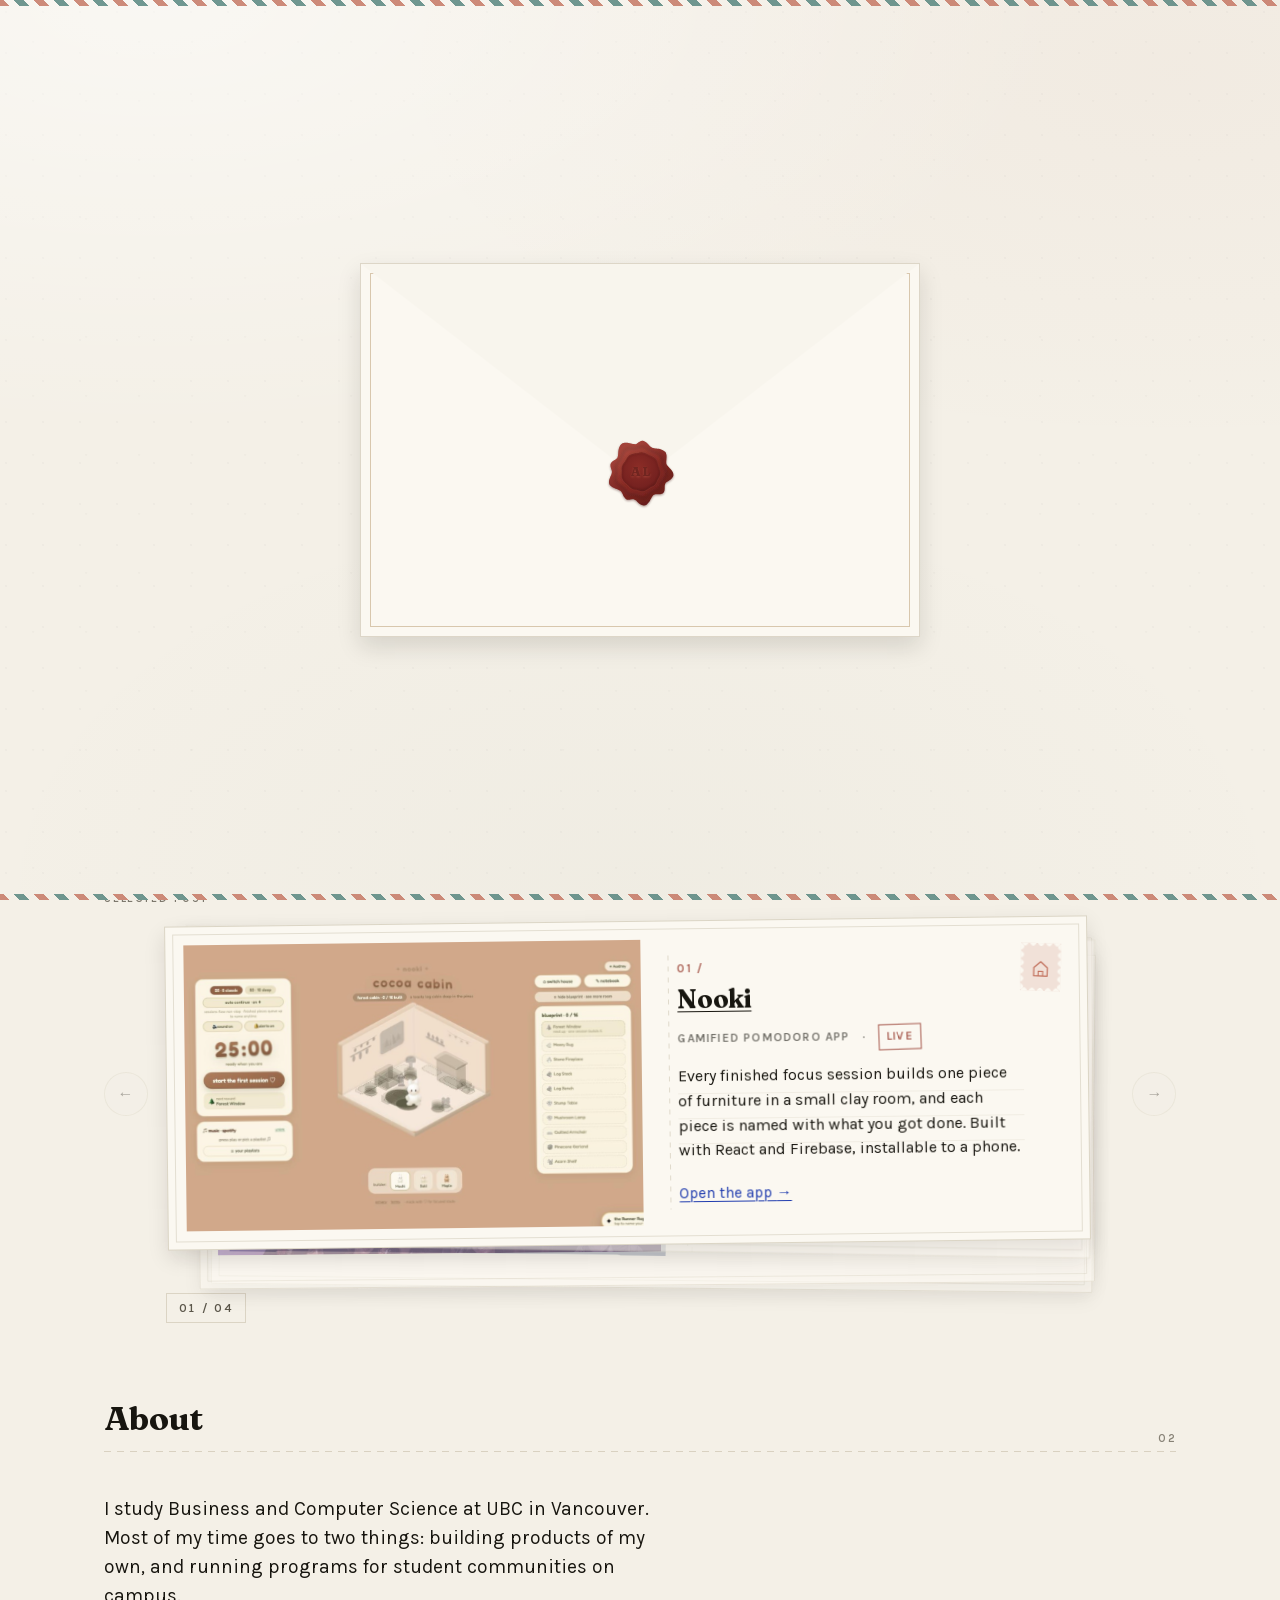
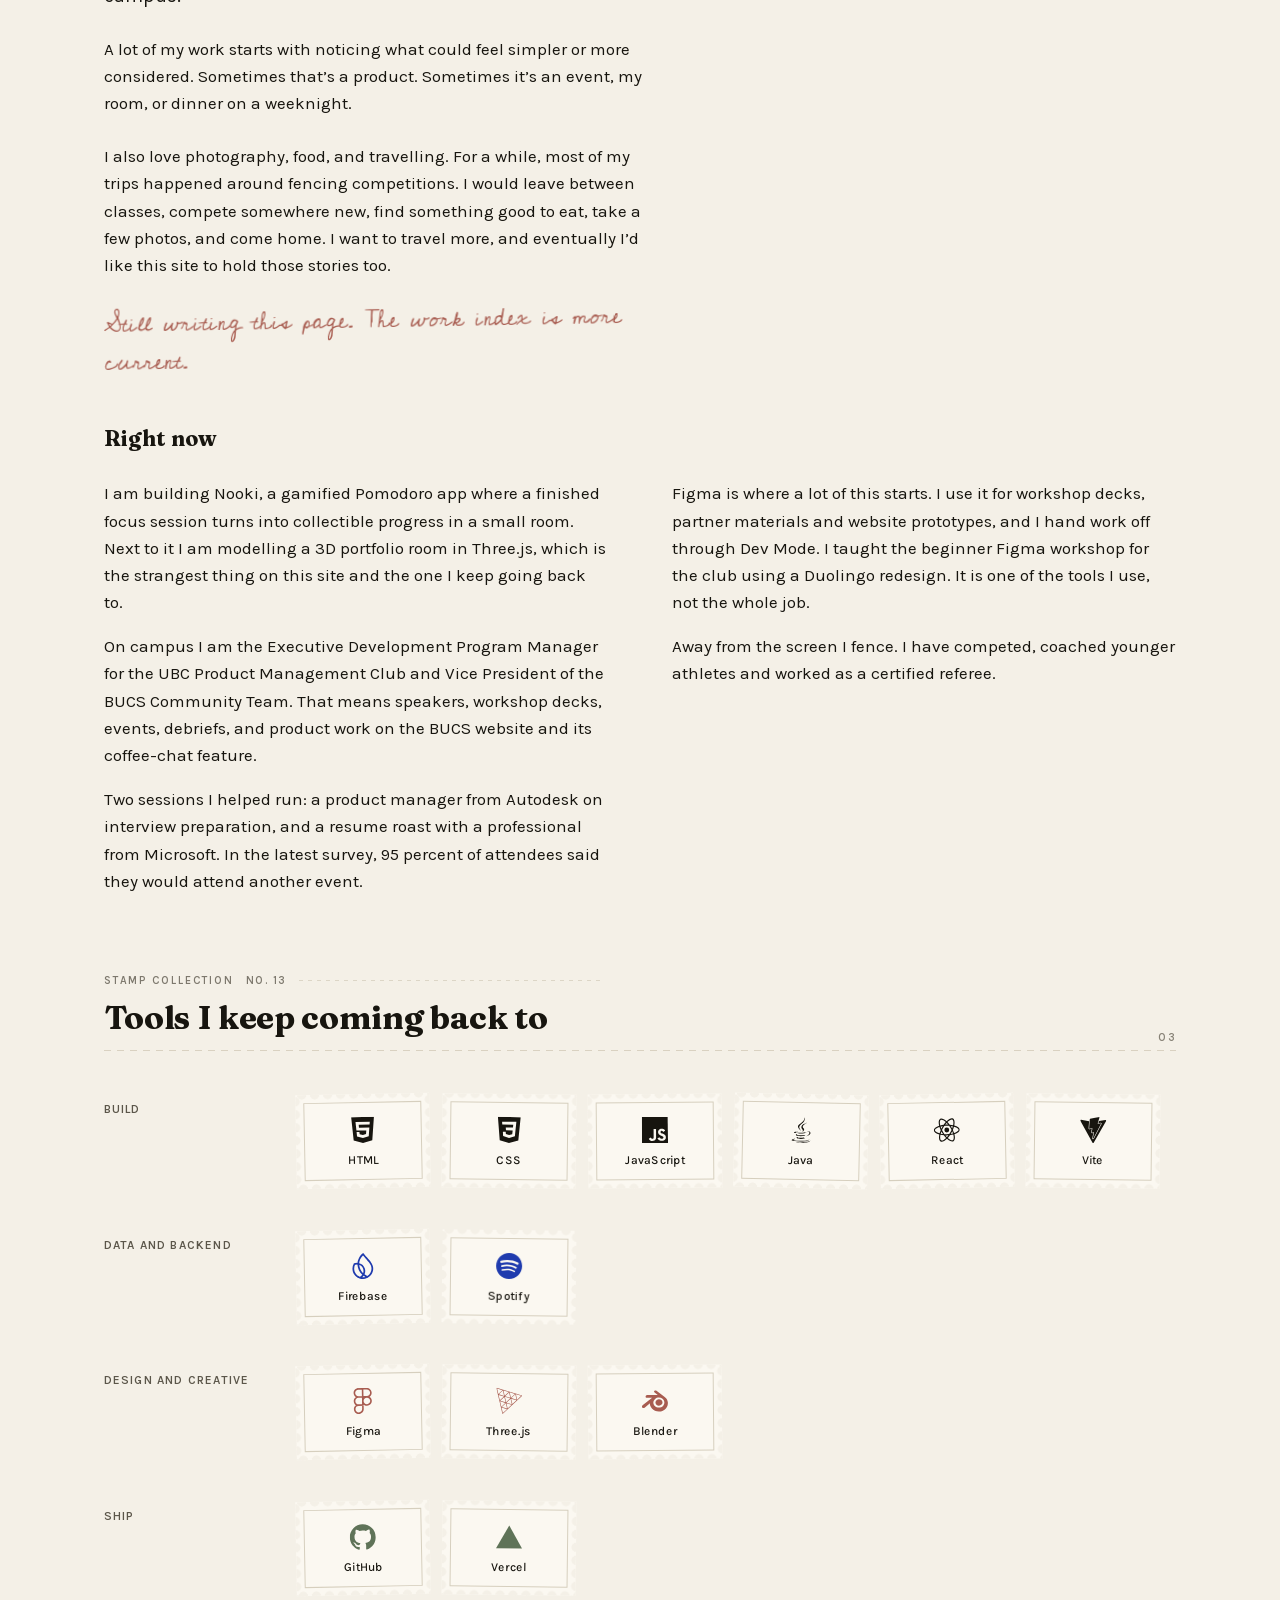
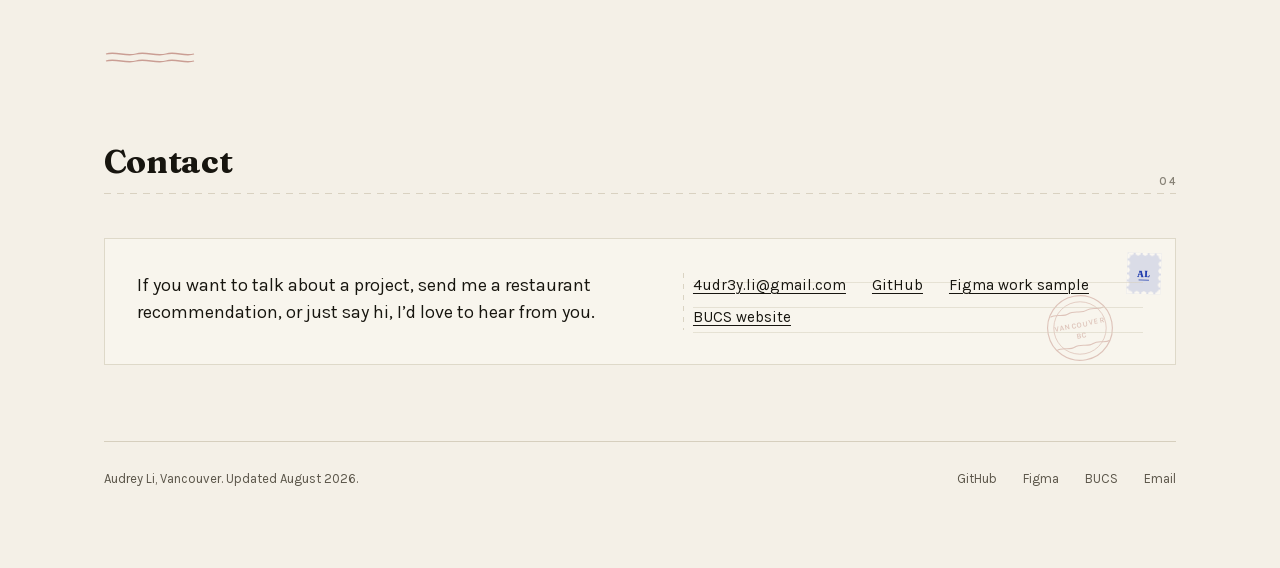
==== commit cb05ee83: "Update one-page portfolio and section navigation" ====
--- a/index.html
+++ b/index.html
@@ -28,14 +28,42 @@
 <script>try{var t=localStorage.getItem("theme");if(!t){t=matchMedia("(prefers-color-scheme: dark)").matches?"dark":"light"}document.documentElement.dataset.theme=t}catch(e){}
 /* The project deck only stacks when JavaScript can page through it, and the
    entrance only appears when JavaScript can open it again. Set before paint so
-   the homepage never flashes behind the envelope. */
-document.documentElement.classList.add("has-js", "entrance-up");</script>
+   the homepage never flashes behind the envelope. Skip when this tab already
+   opened the letter once. */
+document.documentElement.classList.add("has-js");
+var h=location.hash,g=h==="#top"||h==="#work"||h==="#about"||h==="#tools"||h==="#contact";
+if(g){try{sessionStorage.setItem("audreyEnvelopeOpened","1")}catch(e){}}
+else{try{if(!sessionStorage.getItem("audreyEnvelopeOpened"))document.documentElement.classList.add("entrance-up")}catch(e){document.documentElement.classList.add("entrance-up")}}</script>
 </head>
 <body class="home">
 <a class="skip" href="#main">Skip to content</a>
 
 <!-- Site frame: air-mail edge, paper outline and corner marks. Decoration only. -->
 <div class="frame" aria-hidden="true"><span class="frame-edge"></span></div>
+
+<!-- Quiet section shortcuts for the long, single-page layout. -->
+<nav class="section-rail" aria-label="Page sections">
+  <a class="section-rail-link" href="#top" data-section-link="top" aria-current="location">
+    <span class="section-rail-label">Home</span>
+    <span class="section-rail-dot" aria-hidden="true"></span>
+  </a>
+  <a class="section-rail-link" href="#work" data-section-link="work">
+    <span class="section-rail-label">Work</span>
+    <span class="section-rail-dot" aria-hidden="true"></span>
+  </a>
+  <a class="section-rail-link" href="#about" data-section-link="about">
+    <span class="section-rail-label">About</span>
+    <span class="section-rail-dot" aria-hidden="true"></span>
+  </a>
+  <a class="section-rail-link" href="#tools" data-section-link="tools">
+    <span class="section-rail-label">Tools</span>
+    <span class="section-rail-dot" aria-hidden="true"></span>
+  </a>
+  <a class="section-rail-link" href="#contact" data-section-link="contact">
+    <span class="section-rail-label">Contact</span>
+    <span class="section-rail-dot" aria-hidden="true"></span>
+  </a>
+</nav>
 
 <!-- FULL-SCREEN ENTRANCE
      A sealed letter covering the page until someone opens it. The homepage
@@ -108,15 +136,15 @@
 
 
 <!-- HEADER: copy this block into every page. Set aria-current="page" on the matching link. -->
-<header class="head">
+<header class="head" id="top">
   <a class="mark" href="index.html" aria-label="Audrey Li, home">
     <span>AL</span>
     <svg class="mark-rule" viewBox="0 0 74 10" aria-hidden="true" focusable="false"><path d="M2 7C14 3 26 8 38 5c10-2 20 1 34-2"/></svg>
   </a>
   <nav class="nav" aria-label="Main">
-    <a href="work.html">Work</a>
-    <a href="about.html">About</a>
-    <a href="about.html#contact">Contact</a>
+    <a href="#work">Work</a>
+    <a href="#about">About</a>
+    <a href="#contact">Contact</a>
     <button class="toggle" type="button" data-theme-toggle aria-pressed="false">
       <span class="toggle-label">Dark</span>
     </button>
@@ -131,7 +159,7 @@
       <h1 class="display" tabindex="-1">Audrey Li</h1>
       <p class="lede">Hi, I&rsquo;m Audrey. I study Business and Computer Science at UBC. Lately, I&rsquo;ve been building side projects, competing in hackathons, and helping run two student communities. Outside of that, I&rsquo;m usually fencing, taking photos, or looking for somewhere good to eat.</p>
       <p class="inline-links">
-        <a href="work.html">View work</a>
+        <a href="#work">View work</a>
         <a href="https://github.com/AudreyL827" rel="noopener noreferrer" target="_blank">GitHub</a>
         <a href="mailto:4udr3y.li@gmail.com">Email</a>
       </p>
@@ -212,8 +240,9 @@
        below, one block per project. The script only decides which one is in
        front. Without JavaScript all four simply render as a readable list.
        If you add a fifth, update the total in the counter further down. -->
-  <section class="work" aria-labelledby="work-heading">
-    <h2 class="section-heading" id="work-heading" data-index="01">Selected work</h2>
+  <section class="work" id="work" aria-labelledby="work-heading">
+    <h2 class="section-heading" id="work-heading" data-index="01">Work</h2>
+    <p class="lede work-intro">Some of these projects are finished. Some are still taking shape. They&rsquo;re the ones I&rsquo;ve spent the most time thinking through.</p>
 
     <p class="deck-label">Selected post</p>
 
@@ -318,8 +347,31 @@
       </button>
 
       <p class="deck-counter" aria-hidden="true"><span data-deck-current>01</span> / 04</p>
-      <a class="deck-all arrow-link" href="work.html">View all work&nbsp;<span aria-hidden="true">&rarr;</span></a>
       <p class="visually-hidden" aria-live="polite" data-deck-status></p>
+    </div>
+  </section>
+
+  <section class="about-home" id="about" aria-labelledby="about-heading">
+    <h2 class="section-heading" id="about-heading" data-index="02">About</h2>
+    <div class="about-home-intro">
+      <p class="lede">I study Business and Computer Science at UBC in Vancouver. Most of my time goes to two things: building products of my own, and running programs for student communities on campus.</p>
+      <p class="about-para">A lot of my work starts with noticing what could feel simpler or more considered. Sometimes that&rsquo;s a product. Sometimes it&rsquo;s an event, my room, or dinner on a weeknight.</p>
+      <p class="about-para">I also love photography, food, and travelling. For a while, most of my trips happened around fencing competitions. I would leave between classes, compete somewhere new, find something good to eat, take a few photos, and come home. I want to travel more, and eventually I&rsquo;d like this site to hold those stories too.</p>
+      <p class="note note--hand">Still writing this page. The work index is more current.</p>
+    </div>
+    <div class="about-now" aria-labelledby="now-heading">
+      <h3 class="about-subhead" id="now-heading">Right now</h3>
+      <div class="cols">
+        <div class="col">
+          <p>I am building Nooki, a gamified Pomodoro app where a finished focus session turns into collectible progress in a small room. Next to it I am modelling a 3D portfolio room in Three.js, which is the strangest thing on this site and the one I keep going back to.</p>
+          <p>On campus I am the Executive Development Program Manager for the UBC Product Management Club and Vice President of the BUCS Community Team. That means speakers, workshop decks, events, debriefs, and product work on the BUCS website and its coffee-chat feature.</p>
+          <p>Two sessions I helped run: a product manager from Autodesk on interview preparation, and a resume roast with a professional from Microsoft. In the latest survey, 95 percent of attendees said they would attend another event.</p>
+        </div>
+        <div class="col">
+          <p>Figma is where a lot of this starts. I use it for workshop decks, partner materials and website prototypes, and I hand work off through Dev Mode. I taught the beginner Figma workshop for the club using a Duolingo redesign. It is one of the tools I use, not the whole job.</p>
+          <p>Away from the screen I fence. I have competed, coached younger athletes and worked as a certified referee.</p>
+        </div>
+      </div>
     </div>
   </section>
 
@@ -329,10 +381,10 @@
        an <li class="stamp"> block, drop in the official icon path from
        simpleicons.org, and keep the note to one short sentence you can back up.
        Icons are drawn in the site palette rather than brand colours. -->
-  <section class="tools" aria-labelledby="tools-heading">
+  <section class="tools" id="tools" aria-labelledby="tools-heading">
     <div class="tools-head">
       <p class="archive-label">Stamp collection <span class="archive-code">No. 13</span></p>
-      <h2 class="section-heading" id="tools-heading" data-index="02">Tools I keep coming back to</h2>
+      <h2 class="section-heading" id="tools-heading" data-index="03">Tools I keep coming back to</h2>
     </div>
 
     <div class="tool-group tool-group--build">
@@ -456,26 +508,8 @@
     </svg>
   </section>
 
-  <!-- AWAY FROM THE SCREEN -->
-  <section class="away" aria-labelledby="away-heading">
-    <h2 class="section-heading" id="away-heading" data-index="03">Away from the screen</h2>
-    <div class="away-grid">
-      <div>
-        <p class="lede-sm">I fence. I have competed, coached younger athletes and worked as a certified referee.</p>
-        <p class="note">Results and coaching details go here once I pull them from my resume.</p>
-      </div>
-      <!-- Waiting on the file. Drop assets/fencing-01.jpg in, then delete the
-           is-missing class and uncomment the image below. -->
-      <figure class="shot shot--photo is-missing" data-file="assets/fencing-01.jpg">
-        <!-- <img src="assets/fencing-01.jpg" alt="Audrey Li fencing at a competition" width="1400" height="1750"> -->
-        <figcaption>fig. 05 &nbsp; Fencing</figcaption>
-      </figure>
-    </div>
-  </section>
-
-  <!-- SHORT ABOUT AND CONTACT -->
-  <section class="about-short" aria-labelledby="about-heading">
-    <h2 class="section-heading" id="about-heading" data-index="04">About</h2>
+  <section class="contact" id="contact" aria-labelledby="contact-heading">
+    <h2 class="section-heading" id="contact-heading" data-index="04">Contact</h2>
     <div class="cardback">
       <span class="mark-stamp cardback-stamp" aria-hidden="true"><svg viewBox="0 0 40 48" aria-hidden="true"><text x="20" y="30" text-anchor="middle" font-family="Fraunces, Georgia, serif" font-weight="700" font-size="15" fill="currentColor">AL</text><path d="M12 35h16" stroke="currentColor" stroke-width="1.2" stroke-linecap="round"/></svg></span>
       <svg class="cardback-postmark" viewBox="0 0 96 96" aria-hidden="true">
@@ -487,13 +521,14 @@
         <text x="48" y="61" text-anchor="middle" font-family="Karla, Helvetica, sans-serif" font-weight="600" font-size="10" letter-spacing="0.6" fill="currentColor">BC</text>
       </svg>
       <div class="cardback-message">
-        <p class="lede">Audrey Li. Combined Major in Business and Computer Science, University of British Columbia, Vancouver. I build my own product ideas, I work on student communities, and I keep a few 3D and creative-code experiments running next to all of it.</p>
+        <p class="lede-sm">If you want to talk about a project, send me a restaurant recommendation, or just say hi, I&rsquo;d love to hear from you.</p>
       </div>
       <div class="cardback-address">
         <p class="inline-links">
-          <a href="about.html">More about me</a>
           <a href="mailto:4udr3y.li@gmail.com">4udr3y.li@gmail.com</a>
+          <a href="https://github.com/AudreyL827" rel="noopener noreferrer" target="_blank">GitHub</a>
           <a href="https://www.figma.com/design/uuhJYZEdekvHyamZVi6IMW/IFP-Partner-Package?node-id=0-1&amp;t=W354auNOyT96jrNp-1" rel="noopener noreferrer" target="_blank">Figma work sample</a>
+          <a href="https://bucs.cus.ca/" rel="noopener noreferrer" target="_blank">BUCS website</a>
         </p>
       </div>
     </div>
--- a/styles.css
+++ b/styles.css
@@ -181,6 +181,17 @@
   max-width: calc(var(--col) + var(--gutter) * 2);
   margin-inline: auto;
   padding-inline: var(--gutter);
+}
+
+#work,
+#about,
+#tools,
+#contact {
+  scroll-margin-top: clamp(20px, 3.5vw, 40px);
+}
+
+@media (prefers-reduced-motion: no-preference) {
+  html { scroll-behavior: smooth; }
 }
 
 /* --------------------------------------------------------------------------
@@ -538,7 +549,24 @@
    Communities, fencing, short about
    -------------------------------------------------------------------------- */
 
-.community, .away, .about-short { padding-bottom: var(--gap-section); }
+.community, .away, .about-short, .about-home, .contact { padding-bottom: var(--gap-section); }
+
+.about-home-intro { max-width: 56ch; }
+.about-home .lede { max-width: 52ch; }
+.about-now { margin-top: clamp(28px, 4vw, 44px); }
+.about-subhead {
+  font-family: var(--display);
+  font-size: clamp(1.15rem, 1.7vw, 1.35rem);
+  font-weight: 700;
+  line-height: 1.2;
+  margin: 0 0 clamp(18px, 2.5vw, 28px);
+  color: var(--ink);
+}
+
+.work-intro {
+  max-width: 42ch;
+  margin-bottom: clamp(22px, 3vw, 34px);
+}
 
 .cols {
   display: grid;
@@ -1212,15 +1240,15 @@
 .home .intro { padding-bottom: clamp(46px, 6.5vw, 88px); }
 .home .work,
 .home .tools,
-.home .away { padding-bottom: clamp(44px, 6vw, 84px); }
+.home .about-home,
+.home .contact { padding-bottom: clamp(44px, 6vw, 84px); }
 .home .section-heading { margin-bottom: clamp(26px, 3.4vw, 44px); }
 .home .note--hand { margin-top: clamp(22px, 3vw, 34px); }
+.home .about-home .note--hand { margin-top: clamp(18px, 2.5vw, 28px); }
 
 /* The stamps keep their size; only the air between them tightens. */
 .home .stamps { gap: 13px 12px; }
 .home .tool-group + .tool-group { margin-top: 2px; }
-.home .about-short { padding-bottom: clamp(40px, 5vw, 68px); }
-
 /* ==========================================================================
    Postal decoration
 
@@ -2028,15 +2056,15 @@
 .home .intro { padding-bottom: clamp(46px, 6.5vw, 88px); }
 .home .work,
 .home .tools,
-.home .away { padding-bottom: clamp(44px, 6vw, 84px); }
+.home .about-home,
+.home .contact { padding-bottom: clamp(44px, 6vw, 84px); }
 .home .section-heading { margin-bottom: clamp(26px, 3.4vw, 44px); }
 .home .note--hand { margin-top: clamp(22px, 3vw, 34px); }
+.home .about-home .note--hand { margin-top: clamp(18px, 2.5vw, 28px); }
 
 /* The stamps keep their size; only the air between them tightens. */
 .home .stamps { gap: 13px 12px; }
 .home .tool-group + .tool-group { margin-top: 2px; }
-.home .about-short { padding-bottom: clamp(40px, 5vw, 68px); }
-
 /* ==========================================================================
    Postal decoration
 
@@ -2414,3 +2442,120 @@
 @media (prefers-reduced-motion: reduce) {
   .letter-open, .envelope-glimpse { transition: none; }
 }
+
+/* ==========================================================================
+   Single-page section shortcuts
+
+   A quiet dot rail on larger screens and a compact bottom strip on mobile.
+   The visible marks stay small while each link keeps a comfortable hit area.
+   ========================================================================== */
+
+.section-rail {
+  position: fixed;
+  top: 50%;
+  right: clamp(14px, 2vw, 30px);
+  z-index: 20;
+  display: grid;
+  padding: 5px 3px;
+  transform: translateY(-50%);
+  border: 1px solid color-mix(in srgb, var(--rule) 72%, transparent);
+  border-radius: 999px;
+  background: color-mix(in srgb, var(--bg) 94%, transparent);
+  box-shadow: 0 5px 18px rgb(23 21 15 / 0.08);
+}
+
+.entrance-up .section-rail {
+  visibility: hidden;
+  pointer-events: none;
+}
+
+.section-rail-link {
+  position: relative;
+  display: grid;
+  width: 38px;
+  height: 38px;
+  place-items: center;
+  color: var(--ink-2);
+  text-decoration: none;
+}
+
+.section-rail-link:hover { color: var(--accent); }
+
+.section-rail-dot {
+  display: block;
+  width: 7px;
+  height: 7px;
+  border: 1px solid currentColor;
+  border-radius: 999px;
+  background: var(--bg);
+}
+
+.section-rail-link[aria-current="location"] .section-rail-dot {
+  width: 17px;
+  border-color: var(--blush);
+  background: var(--blush);
+}
+
+.section-rail-label {
+  position: absolute;
+  top: 50%;
+  right: calc(100% + 8px);
+  padding: 4px 8px;
+  transform: translate(4px, -50%);
+  border: 1px solid var(--rule);
+  border-radius: 999px;
+  background: var(--bg);
+  box-shadow: 0 3px 10px rgb(23 21 15 / 0.07);
+  color: var(--ink);
+  font-size: 0.73rem;
+  font-weight: 600;
+  line-height: 1;
+  opacity: 0;
+  pointer-events: none;
+  white-space: nowrap;
+}
+
+.section-rail-link:hover .section-rail-label,
+.section-rail-link:focus-visible .section-rail-label {
+  transform: translate(0, -50%);
+  opacity: 1;
+}
+
+.section-rail-link:focus-visible {
+  border-radius: 999px;
+  outline-offset: 0;
+}
+
+@media (prefers-reduced-motion: no-preference) {
+  .section-rail-dot,
+  .section-rail-label {
+    transition: width 150ms ease, transform 150ms ease, opacity 150ms ease;
+  }
+}
+
+@media (max-width: 739px) {
+  .section-rail {
+    top: auto;
+    right: 50%;
+    bottom: 14px;
+    display: flex;
+    padding: 2px 5px;
+    transform: translateX(50%);
+  }
+
+  .section-rail-link {
+    width: 44px;
+    height: 44px;
+  }
+
+  .section-rail-label {
+    width: 1px;
+    height: 1px;
+    padding: 0;
+    overflow: hidden;
+    clip-path: inset(50%);
+    border: 0;
+    opacity: 0;
+    white-space: nowrap;
+  }
+}
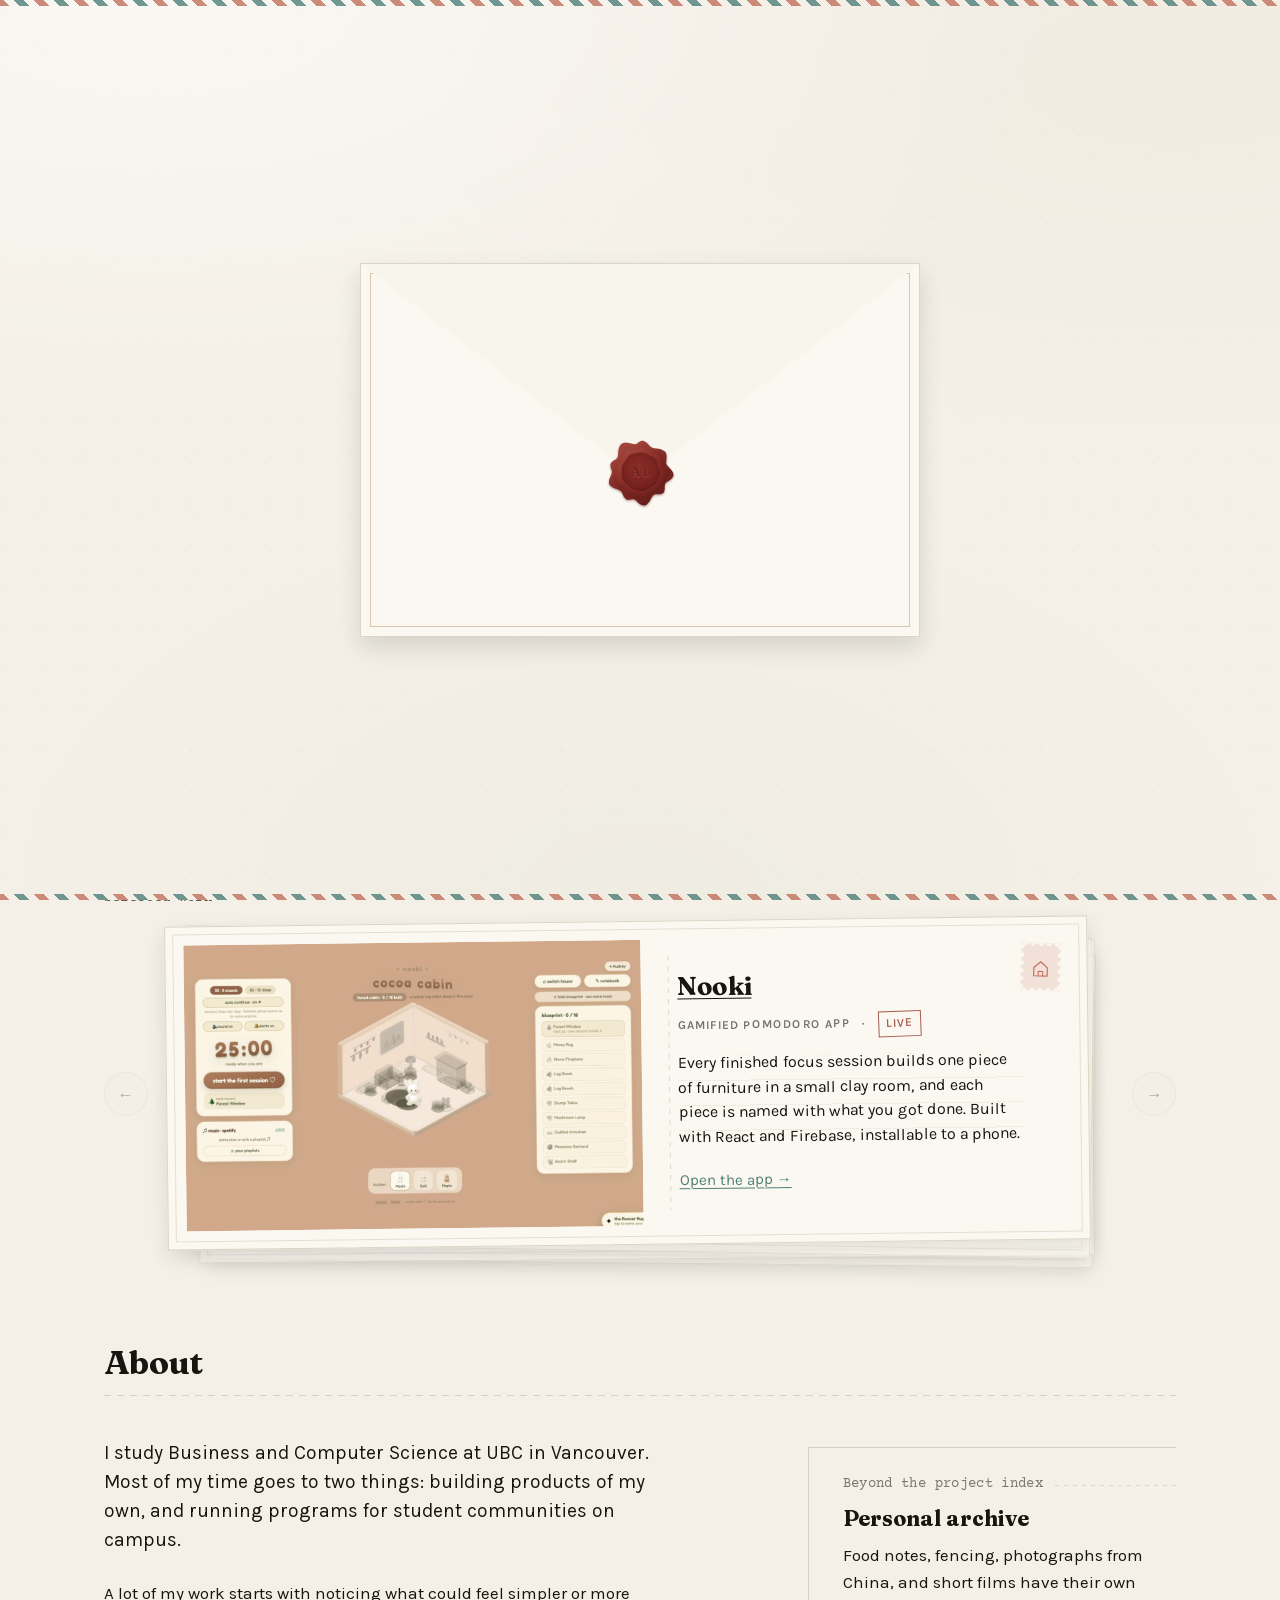
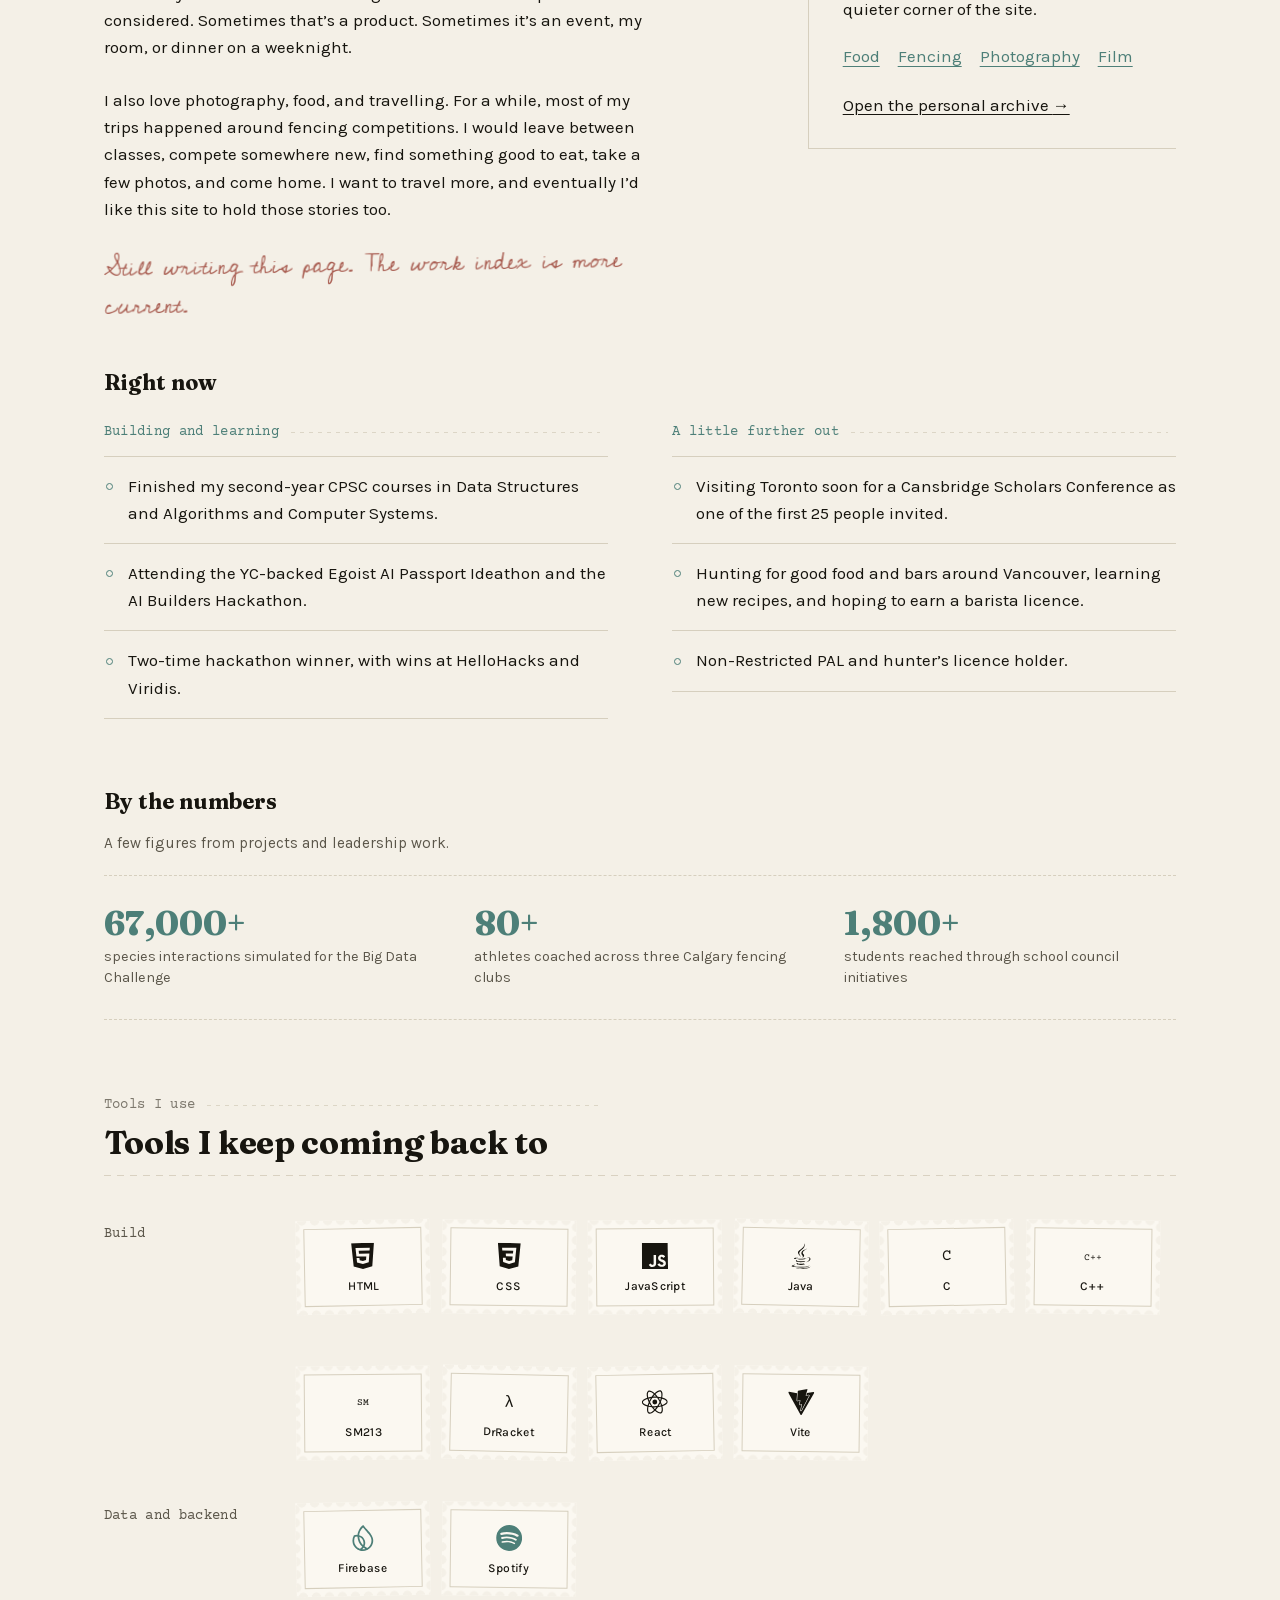
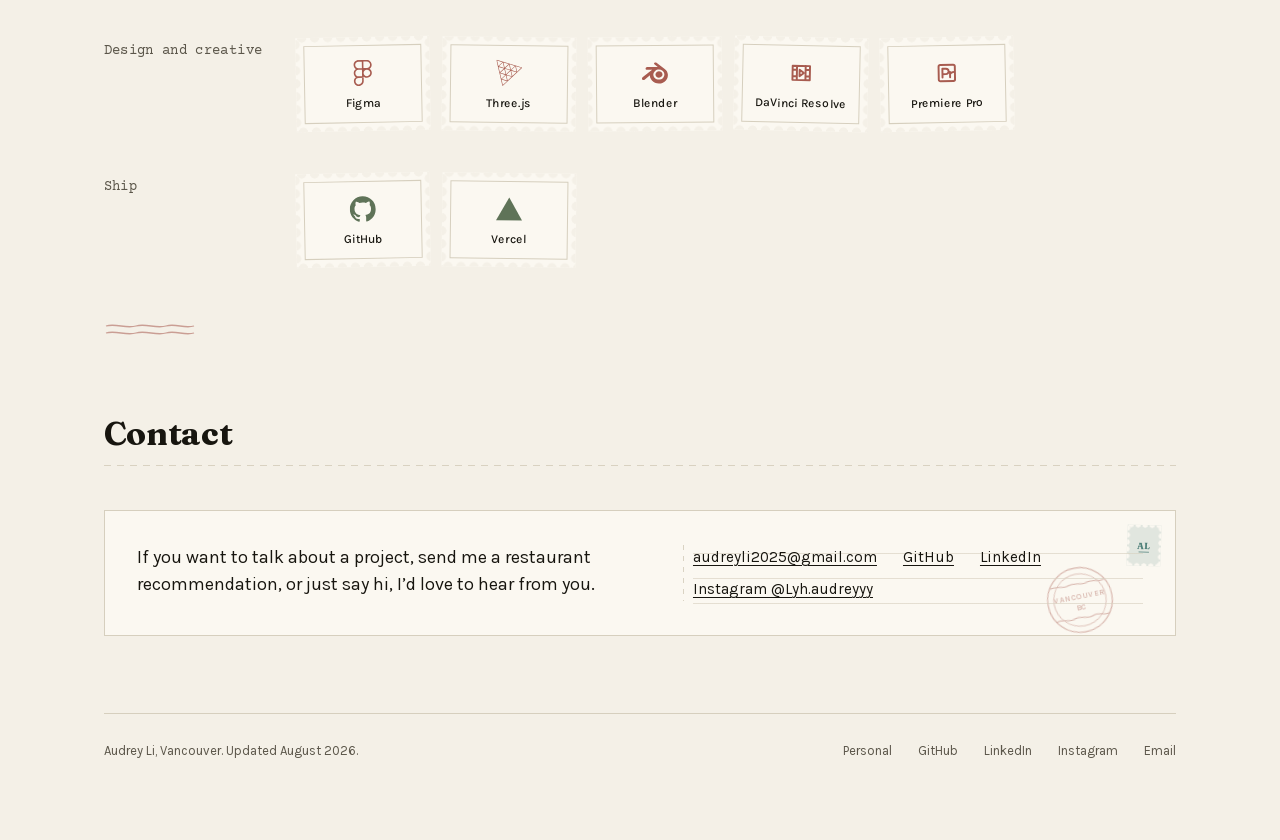
==== commit e168835d: "Add personal archive and update portfolio" ====
--- a/index.html
+++ b/index.html
@@ -143,8 +143,9 @@
   </a>
   <nav class="nav" aria-label="Main">
     <a href="#work">Work</a>
-    <a href="#about">About</a>
-    <a href="#contact">Contact</a>
+    <a class="nav-about" href="#about">About</a>
+    <a href="personal.html">Personal</a>
+    <a class="nav-contact" href="#contact">Contact</a>
     <button class="toggle" type="button" data-theme-toggle aria-pressed="false">
       <span class="toggle-label">Dark</span>
     </button>
@@ -160,8 +161,9 @@
       <p class="lede">Hi, I&rsquo;m Audrey. I study Business and Computer Science at UBC. Lately, I&rsquo;ve been building side projects, competing in hackathons, and helping run two student communities. Outside of that, I&rsquo;m usually fencing, taking photos, or looking for somewhere good to eat.</p>
       <p class="inline-links">
         <a href="#work">View work</a>
+        <a href="personal.html">Personal archive</a>
         <a href="https://github.com/AudreyL827" rel="noopener noreferrer" target="_blank">GitHub</a>
-        <a href="mailto:4udr3y.li@gmail.com">Email</a>
+        <a href="mailto:audreyli2025@gmail.com">Email</a>
       </p>
       <p class="note note--hand">Still putting this place together. I&rsquo;m glad you found it early.</p>
     </div>
@@ -178,15 +180,15 @@
               <span class="photo-airmail" aria-hidden="true"></span>
               <div class="photo-frame">
                 <span class="photo-stamp" aria-hidden="true"><svg viewBox="0 0 40 48"><rect x="9" y="16" width="22" height="16" rx="2.5" fill="none" stroke="currentColor" stroke-width="1.6"/><path d="M16 16l2-3h4l2 3" fill="none" stroke="currentColor" stroke-width="1.6" stroke-linejoin="round"/><circle cx="20" cy="24" r="5" fill="none" stroke="currentColor" stroke-width="1.6"/></svg></span>
-                <img src="assets/personal/audrey-01-placeholder.svg" alt="Placeholder artwork where a photograph of Audrey will go" width="600" height="750">
+                <img src="assets/personal/beli-streak.jpeg" alt="Audrey's Beli profile collage showing a 21 week streak of trying new restaurants" width="1013" height="2048">
               </div>
-              <figcaption class="photo-note">
-                <p class="photo-caption">a little note from me</p>
+              <div class="photo-note">
+                <p class="photo-caption">my current Beli streak</p>
                 <p class="photo-meta">
-                  <span class="photo-place"></span><!-- optional: a real place -->
+                  <span class="photo-place">@Lyhaudreyyy</span>
                   <span class="photo-year"></span><!-- optional: a real year -->
                 </p>
-              </figcaption>
+              </div>
             </div>
           </figure>
         </li>
@@ -197,15 +199,15 @@
               <span class="photo-airmail" aria-hidden="true"></span>
               <div class="photo-frame">
                 <span class="photo-stamp" aria-hidden="true"><svg viewBox="0 0 40 48"><rect x="9" y="16" width="22" height="16" rx="2.5" fill="none" stroke="currentColor" stroke-width="1.6"/><path d="M16 16l2-3h4l2 3" fill="none" stroke="currentColor" stroke-width="1.6" stroke-linejoin="round"/><circle cx="20" cy="24" r="5" fill="none" stroke="currentColor" stroke-width="1.6"/></svg></span>
-                <img src="assets/personal/audrey-02-placeholder.svg" alt="Placeholder artwork where a second photograph of Audrey will go" width="600" height="750">
+                <img src="assets/personal/gallery/china-architecture.webp" alt="A low-angle photograph of glass towers and skybridges in China" width="1066" height="1600">
               </div>
-              <figcaption class="photo-note">
-                <p class="photo-caption">another one for later</p>
+              <div class="photo-note">
+                <p class="photo-caption">looking up in China</p>
                 <p class="photo-meta">
-                  <span class="photo-place"></span><!-- optional: a real place -->
+                  <span class="photo-place">China</span>
                   <span class="photo-year"></span><!-- optional: a real year -->
                 </p>
-              </figcaption>
+              </div>
             </div>
           </figure>
         </li>
@@ -216,15 +218,15 @@
               <span class="photo-airmail" aria-hidden="true"></span>
               <div class="photo-frame">
                 <span class="photo-stamp" aria-hidden="true"><svg viewBox="0 0 40 48"><rect x="9" y="16" width="22" height="16" rx="2.5" fill="none" stroke="currentColor" stroke-width="1.6"/><path d="M16 16l2-3h4l2 3" fill="none" stroke="currentColor" stroke-width="1.6" stroke-linejoin="round"/><circle cx="20" cy="24" r="5" fill="none" stroke="currentColor" stroke-width="1.6"/></svg></span>
-                <img src="assets/personal/audrey-03-placeholder.svg" alt="Placeholder artwork where a third photograph of Audrey will go" width="600" height="750">
+                <img src="assets/personal/gallery/china-butterfly.webp" alt="A black and cream butterfly resting among orange flowers" width="1600" height="1066">
               </div>
-              <figcaption class="photo-note">
-                <p class="photo-caption">one for the scrapbook</p>
+              <div class="photo-note">
+                <p class="photo-caption">something I noticed</p>
                 <p class="photo-meta">
                   <span class="photo-place"></span><!-- optional: a real place -->
                   <span class="photo-year"></span><!-- optional: a real year -->
                 </p>
-              </figcaption>
+              </div>
             </div>
           </figure>
         </li>
@@ -239,18 +241,18 @@
        A deck of four project postcards. Everything editable lives in the markup
        below, one block per project. The script only decides which one is in
        front. Without JavaScript all four simply render as a readable list.
-       If you add a fifth, update the total in the counter further down. -->
+       If you add a fifth, copy one complete postcard block. -->
   <section class="work" id="work" aria-labelledby="work-heading">
-    <h2 class="section-heading" id="work-heading" data-index="01">Work</h2>
+    <h2 class="section-heading" id="work-heading">Work</h2>
     <p class="lede work-intro">Some of these projects are finished. Some are still taking shape. They&rsquo;re the ones I&rsquo;ve spent the most time thinking through.</p>
 
-    <p class="deck-label">Selected post</p>
+    <p class="deck-label">Selected work</p>
 
     <div class="deck" id="work-deck">
       <ul class="deck-cards">
         <!-- PROJECT POSTCARD 01
              image      -> src + alt on the <img>
-             number     -> pc-num          title -> pc-title
+             title      -> pc-title
              category   -> pc-category     status -> pc-status
              summary    -> pc-summary      link  -> pc-link (href + label)
              stamp      -> the small <svg> in pc-stamp -->
@@ -262,7 +264,6 @@
               <img src="assets/nooki-hero.jpg" alt="The Nooki app: a 25 minute timer, an isometric clay room, and the blueprint list of pieces" width="1360" height="765" loading="lazy">
             </figure>
             <div class="pc-body">
-              <p class="pc-num">01 /</p>
               <h3 class="pc-title"><a href="https://audreyl827.github.io/Nooki/" rel="noopener noreferrer" target="_blank">Nooki</a></h3>
               <p class="pc-meta"><span class="pc-category">Gamified Pomodoro app</span> <span class="dot">&middot;</span> <span class="pc-status stamped">Live</span></p>
               <p class="pc-summary">Every finished focus session builds one piece of furniture in a small clay room, and each piece is named with what you got done. Built with React and Firebase, installable to a phone.</p>
@@ -272,7 +273,7 @@
         </li>
         <!-- PROJECT POSTCARD 02
              image      -> src + alt on the <img>
-             number     -> pc-num          title -> pc-title
+             title      -> pc-title
              category   -> pc-category     status -> pc-status
              summary    -> pc-summary      link  -> pc-link (href + label)
              stamp      -> the small <svg> in pc-stamp -->
@@ -280,22 +281,20 @@
           <article class="pc pc--teal">
             <span class="pc-airmail" aria-hidden="true"></span>
             <span class="pc-stamp" aria-hidden="true"><svg viewBox="0 0 40 48"><path d="M20 12l9 5v11l-9 5-9-5V17z" fill="none" stroke="currentColor" stroke-width="1.6" stroke-linejoin="round"/><path d="M11 17l9 5 9-5M20 22v11" fill="none" stroke="currentColor" stroke-width="1.2" opacity="0.8"/></svg></span>
-            <figure class="pc-photo is-missing" data-file="assets/portfolio-room.png">
-              <!-- Waiting on the file. Drop assets/portfolio-room.png in, remove is-missing above, and uncomment this image. -->
-              <!-- <img src="assets/portfolio-room.png" alt="Grey and white 3D room built in Three.js, seen from the entrance" width="1600" height="900"> -->
+            <figure class="pc-photo" data-file="assets/portfolio-room.png">
+              <img src="assets/portfolio-room.png" alt="A warm gallery-like Three.js room filled with framed paintings, a fencing display, a marble bust, a gramophone and a sleeping cat" width="2048" height="1177" loading="lazy">
             </figure>
             <div class="pc-body">
-              <p class="pc-num">02 /</p>
-              <h3 class="pc-title">Three.js portfolio room</h3>
+              <h3 class="pc-title"><a href="https://portfolio-room-roan.vercel.app/" rel="noopener noreferrer" target="_blank">Three.js portfolio room</a></h3>
               <p class="pc-meta"><span class="pc-category">3D experiment</span> <span class="dot">&middot;</span> <span class="pc-status stamped">In progress</span></p>
               <p class="pc-summary">A black and white room you move through instead of scroll, filled with objects I keep coming back to. Getting around it is closer to a small game than a website.</p>
-              <p class="pc-link pc-link--none">Still being built. No walkthrough to link yet.</p>
+              <p class="pc-link"><a class="arrow-link" href="https://portfolio-room-roan.vercel.app/" rel="noopener noreferrer" target="_blank">Enter the room&nbsp;<span aria-hidden="true">&rarr;</span></a></p>
             </div>
           </article>
         </li>
         <!-- PROJECT POSTCARD 03
              image      -> src + alt on the <img>
-             number     -> pc-num          title -> pc-title
+             title      -> pc-title
              category   -> pc-category     status -> pc-status
              summary    -> pc-summary      link  -> pc-link (href + label)
              stamp      -> the small <svg> in pc-stamp -->
@@ -307,7 +306,6 @@
               <img src="assets/ifp-cover.jpg" alt="Cover of the partner package: the UBC Product Management Club logo above the words Fellowship Program, Partnership Package" width="595" height="842" loading="lazy">
             </figure>
             <div class="pc-body">
-              <p class="pc-num">03 /</p>
               <h3 class="pc-title"><a href="projects/ifp-partner-package.html">Internal Fellowship Program partner package</a></h3>
               <p class="pc-meta"><span class="pc-category">UBC Product Management Club</span> <span class="dot">&middot;</span> <span class="pc-status stamped">Written up</span></p>
               <p class="pc-summary">A file the club sends to companies so they can understand the fellowship program without a walkthrough. I worked on the content structure and visual hierarchy.</p>
@@ -317,7 +315,7 @@
         </li>
         <!-- PROJECT POSTCARD 04
              image      -> src + alt on the <img>
-             number     -> pc-num          title -> pc-title
+             title      -> pc-title
              category   -> pc-category     status -> pc-status
              summary    -> pc-summary      link  -> pc-link (href + label)
              stamp      -> the small <svg> in pc-stamp -->
@@ -329,7 +327,6 @@
               <img src="assets/bucs-website.jpg" alt="The BUCS website home page, with the heading Business and Computer Science beside a photo of the community" width="1360" height="765" loading="lazy">
             </figure>
             <div class="pc-body">
-              <p class="pc-num">04 /</p>
               <h3 class="pc-title"><a href="https://bucs.cus.ca/" rel="noopener noreferrer" target="_blank">BUCS website and coffee-chat matching</a></h3>
               <p class="pc-meta"><span class="pc-category">BUCS Community Team</span> <span class="dot">&middot;</span> <span class="pc-status stamped">Live, ongoing</span></p>
               <p class="pc-summary">I work on the BUCS website in Figma with prototypes and Dev Mode. I am also product managing a coffee-chat feature that will match prospective students, current students and alumni.</p>
@@ -346,33 +343,73 @@
         <span aria-hidden="true">&rarr;</span>
       </button>
 
-      <p class="deck-counter" aria-hidden="true"><span data-deck-current>01</span> / 04</p>
       <p class="visually-hidden" aria-live="polite" data-deck-status></p>
     </div>
   </section>
 
   <section class="about-home" id="about" aria-labelledby="about-heading">
-    <h2 class="section-heading" id="about-heading" data-index="02">About</h2>
-    <div class="about-home-intro">
-      <p class="lede">I study Business and Computer Science at UBC in Vancouver. Most of my time goes to two things: building products of my own, and running programs for student communities on campus.</p>
-      <p class="about-para">A lot of my work starts with noticing what could feel simpler or more considered. Sometimes that&rsquo;s a product. Sometimes it&rsquo;s an event, my room, or dinner on a weeknight.</p>
-      <p class="about-para">I also love photography, food, and travelling. For a while, most of my trips happened around fencing competitions. I would leave between classes, compete somewhere new, find something good to eat, take a few photos, and come home. I want to travel more, and eventually I&rsquo;d like this site to hold those stories too.</p>
-      <p class="note note--hand">Still writing this page. The work index is more current.</p>
-    </div>
-    <div class="about-now" aria-labelledby="now-heading">
+    <h2 class="section-heading" id="about-heading">About</h2>
+    <div class="about-overview">
+      <div class="about-home-intro">
+        <p class="lede">I study Business and Computer Science at UBC in Vancouver. Most of my time goes to two things: building products of my own, and running programs for student communities on campus.</p>
+        <p class="about-para">A lot of my work starts with noticing what could feel simpler or more considered. Sometimes that&rsquo;s a product. Sometimes it&rsquo;s an event, my room, or dinner on a weeknight.</p>
+        <p class="about-para">I also love photography, food, and travelling. For a while, most of my trips happened around fencing competitions. I would leave between classes, compete somewhere new, find something good to eat, take a few photos, and come home. I want to travel more, and eventually I&rsquo;d like this site to hold those stories too.</p>
+        <p class="note note--hand">Still writing this page. The work index is more current.</p>
+      </div>
+      <aside class="personal-callout" aria-labelledby="personal-callout-heading">
+        <p class="archive-label">Beyond the project index</p>
+        <h3 class="about-subhead" id="personal-callout-heading">Personal archive</h3>
+        <p>Food notes, fencing, photographs from China, and short films have their own quieter corner of the site.</p>
+        <ul class="personal-callout-links" aria-label="Personal archive sections">
+          <li><a href="personal.html#food">Food</a></li>
+          <li><a href="personal.html#fencing">Fencing</a></li>
+          <li><a href="personal.html#photography">Photography</a></li>
+          <li><a href="personal.html#film">Film</a></li>
+        </ul>
+        <a class="arrow-link" href="personal.html">Open the personal archive&nbsp;<span aria-hidden="true">&rarr;</span></a>
+      </aside>
+    </div>
+    <section class="about-now" aria-labelledby="now-heading">
       <h3 class="about-subhead" id="now-heading">Right now</h3>
       <div class="cols">
         <div class="col">
-          <p>I am building Nooki, a gamified Pomodoro app where a finished focus session turns into collectible progress in a small room. Next to it I am modelling a 3D portfolio room in Three.js, which is the strangest thing on this site and the one I keep going back to.</p>
-          <p>On campus I am the Executive Development Program Manager for the UBC Product Management Club and Vice President of the BUCS Community Team. That means speakers, workshop decks, events, debriefs, and product work on the BUCS website and its coffee-chat feature.</p>
-          <p>Two sessions I helped run: a product manager from Autodesk on interview preparation, and a resume roast with a professional from Microsoft. In the latest survey, 95 percent of attendees said they would attend another event.</p>
+          <p class="archive-label">Building and learning</p>
+          <ul class="now-list">
+            <li>Finished my second-year CPSC courses in Data Structures and Algorithms and Computer Systems.</li>
+            <li>Attending the YC-backed Egoist AI Passport Ideathon and the AI Builders Hackathon.</li>
+            <li>Two-time hackathon winner, with wins at HelloHacks and Viridis.</li>
+          </ul>
         </div>
         <div class="col">
-          <p>Figma is where a lot of this starts. I use it for workshop decks, partner materials and website prototypes, and I hand work off through Dev Mode. I taught the beginner Figma workshop for the club using a Duolingo redesign. It is one of the tools I use, not the whole job.</p>
-          <p>Away from the screen I fence. I have competed, coached younger athletes and worked as a certified referee.</p>
+          <p class="archive-label">A little further out</p>
+          <ul class="now-list">
+            <li>Visiting Toronto soon for a Cansbridge Scholars Conference as one of the first 25 people invited.</li>
+            <li>Hunting for good food and bars around Vancouver, learning new recipes, and hoping to earn a barista licence.</li>
+            <li>Non-Restricted PAL and hunter&rsquo;s licence holder.</li>
+          </ul>
         </div>
       </div>
-    </div>
+    </section>
+
+    <section class="stats-block" aria-labelledby="numbers-heading">
+      <h3 class="about-subhead" id="numbers-heading">By the numbers</h3>
+      <p class="stats-context">A few figures from projects and leadership work.</p>
+      <dl class="stats-list">
+        <div class="stat">
+          <dt>67,000+</dt>
+          <dd>species interactions simulated for the Big Data Challenge</dd>
+        </div>
+        <div class="stat">
+          <dt>80+</dt>
+          <dd>athletes coached across three Calgary fencing clubs</dd>
+        </div>
+        <div class="stat">
+          <dt>1,800+</dt>
+          <dd>students reached through school council initiatives</dd>
+        </div>
+      </dl>
+    </section>
+
   </section>
 
   <!-- TOOLS I KEEP COMING BACK TO
@@ -383,8 +420,8 @@
        Icons are drawn in the site palette rather than brand colours. -->
   <section class="tools" id="tools" aria-labelledby="tools-heading">
     <div class="tools-head">
-      <p class="archive-label">Stamp collection <span class="archive-code">No. 13</span></p>
-      <h2 class="section-heading" id="tools-heading" data-index="03">Tools I keep coming back to</h2>
+      <p class="archive-label">Tools I use</p>
+      <h2 class="section-heading" id="tools-heading">Tools I keep coming back to</h2>
     </div>
 
     <div class="tool-group tool-group--build">
@@ -419,6 +456,34 @@
             <p class="stamp-note" id="tool-java">UBC computer science coursework.</p>
           </li>
           <li class="stamp">
+            <button class="stamp-face" type="button" aria-expanded="false" aria-controls="tool-c" aria-describedby="tool-c">
+              <svg class="stamp-icon stamp-icon--monogram" viewBox="0 0 24 24" aria-hidden="true" focusable="false"><text x="12" y="16" text-anchor="middle">C</text></svg>
+              <span class="stamp-name">C</span>
+            </button>
+            <p class="stamp-note" id="tool-c">Computer Systems coursework.</p>
+          </li>
+          <li class="stamp">
+            <button class="stamp-face" type="button" aria-expanded="false" aria-controls="tool-cpp" aria-describedby="tool-cpp">
+              <svg class="stamp-icon stamp-icon--monogram stamp-icon--monogram-wide" viewBox="0 0 24 24" aria-hidden="true" focusable="false"><text x="12" y="15.5" text-anchor="middle">C++</text></svg>
+              <span class="stamp-name">C++</span>
+            </button>
+            <p class="stamp-note" id="tool-cpp">Data Structures and Algorithms coursework.</p>
+          </li>
+          <li class="stamp">
+            <button class="stamp-face" type="button" aria-expanded="false" aria-controls="tool-sm213" aria-describedby="tool-sm213">
+              <svg class="stamp-icon stamp-icon--monogram stamp-icon--monogram-wide" viewBox="0 0 24 24" aria-hidden="true" focusable="false"><text x="12" y="15" text-anchor="middle">SM</text></svg>
+              <span class="stamp-name">SM213</span>
+            </button>
+            <p class="stamp-note" id="tool-sm213">Computer Systems coursework.</p>
+          </li>
+          <li class="stamp">
+            <button class="stamp-face" type="button" aria-expanded="false" aria-controls="tool-drracket" aria-describedby="tool-drracket">
+              <svg class="stamp-icon stamp-icon--monogram" viewBox="0 0 24 24" aria-hidden="true" focusable="false"><text x="12" y="16.5" text-anchor="middle">&#955;</text></svg>
+              <span class="stamp-name">DrRacket</span>
+            </button>
+            <p class="stamp-note" id="tool-drracket">UBC computer science coursework.</p>
+          </li>
+          <li class="stamp">
             <button class="stamp-face" type="button" aria-expanded="false" aria-controls="tool-react" aria-describedby="tool-react">
               <svg class="stamp-icon" viewBox="0 0 24 24" aria-hidden="true" focusable="false"><path d="M14.23 12.004a2.236 2.236 0 0 1-2.235 2.236 2.236 2.236 0 0 1-2.236-2.236 2.236 2.236 0 0 1 2.235-2.236 2.236 2.236 0 0 1 2.236 2.236zm2.648-10.69c-1.346 0-3.107.96-4.888 2.622-1.78-1.653-3.542-2.602-4.887-2.602-.41 0-.783.093-1.106.278-1.375.793-1.683 3.264-.973 6.365C1.98 8.917 0 10.42 0 12.004c0 1.59 1.99 3.097 5.043 4.03-.704 3.113-.39 5.588.988 6.38.32.187.69.275 1.102.275 1.345 0 3.107-.96 4.888-2.624 1.78 1.654 3.542 2.603 4.887 2.603.41 0 .783-.09 1.106-.275 1.374-.792 1.683-3.263.973-6.365C22.02 15.096 24 13.59 24 12.004c0-1.59-1.99-3.097-5.043-4.032.704-3.11.39-5.587-.988-6.38-.318-.184-.688-.277-1.092-.278zm-.005 1.09v.006c.225 0 .406.044.558.127.666.382.955 1.835.73 3.704-.054.46-.142.945-.25 1.44-.96-.236-2.006-.417-3.107-.534-.66-.905-1.345-1.727-2.035-2.447 1.592-1.48 3.087-2.292 4.105-2.295zm-9.77.02c1.012 0 2.514.808 4.11 2.28-.686.72-1.37 1.537-2.02 2.442-1.107.117-2.154.298-3.113.538-.112-.49-.195-.964-.254-1.42-.23-1.868.054-3.32.714-3.707.19-.09.4-.127.563-.132zm4.882 3.05c.455.468.91.992 1.36 1.564-.44-.02-.89-.034-1.345-.034-.46 0-.915.01-1.36.034.44-.572.895-1.096 1.345-1.565zM12 8.1c.74 0 1.477.034 2.202.093.406.582.802 1.203 1.183 1.86.372.64.71 1.29 1.018 1.946-.308.655-.646 1.31-1.013 1.95-.38.66-.773 1.288-1.18 1.87-.728.063-1.466.098-2.21.098-.74 0-1.477-.035-2.202-.093-.406-.582-.802-1.204-1.183-1.86-.372-.64-.71-1.29-1.018-1.946.303-.657.646-1.313 1.013-1.954.38-.66.773-1.286 1.18-1.868.728-.064 1.466-.098 2.21-.098zm-3.635.254c-.24.377-.48.763-.704 1.16-.225.39-.435.782-.635 1.174-.265-.656-.49-1.31-.676-1.947.64-.15 1.315-.283 2.015-.386zm7.26 0c.695.103 1.365.23 2.006.387-.18.632-.405 1.282-.66 1.933-.2-.39-.41-.783-.64-1.174-.225-.392-.465-.774-.705-1.146zm3.063.675c.484.15.944.317 1.375.498 1.732.74 2.852 1.708 2.852 2.476-.005.768-1.125 1.74-2.857 2.475-.42.18-.88.342-1.355.493-.28-.958-.646-1.956-1.1-2.98.45-1.017.81-2.01 1.085-2.964zm-13.395.004c.278.96.645 1.957 1.1 2.98-.45 1.017-.812 2.01-1.086 2.964-.484-.15-.944-.318-1.37-.5-1.732-.737-2.852-1.706-2.852-2.474 0-.768 1.12-1.742 2.852-2.476.42-.18.88-.342 1.356-.494zm11.678 4.28c.265.657.49 1.312.676 1.948-.64.157-1.316.29-2.016.39.24-.375.48-.762.705-1.158.225-.39.435-.788.636-1.18zm-9.945.02c.2.392.41.783.64 1.175.23.39.465.772.705 1.143-.695-.102-1.365-.23-2.006-.386.18-.63.406-1.282.66-1.933zM17.92 16.32c.112.493.2.968.254 1.423.23 1.868-.054 3.32-.714 3.708-.147.09-.338.128-.563.128-1.012 0-2.514-.807-4.11-2.28.686-.72 1.37-1.536 2.02-2.44 1.107-.118 2.154-.3 3.113-.54zm-11.83.01c.96.234 2.006.415 3.107.532.66.905 1.345 1.727 2.035 2.446-1.595 1.483-3.092 2.295-4.11 2.295-.22-.005-.406-.05-.553-.132-.666-.38-.955-1.834-.73-3.703.054-.46.142-.944.25-1.438zm4.56.64c.44.02.89.034 1.345.034.46 0 .915-.01 1.36-.034-.44.572-.895 1.095-1.345 1.565-.455-.47-.91-.993-1.36-1.565z"/></svg>
               <span class="stamp-name">React</span>
@@ -478,6 +543,20 @@
               <span class="stamp-name">Blender</span>
             </button>
             <p class="stamp-note" id="tool-blender">A self-portrait box, four words.</p>
+          </li>
+          <li class="stamp">
+            <button class="stamp-face" type="button" aria-expanded="false" aria-controls="tool-davinci" aria-describedby="tool-davinci">
+              <svg class="stamp-icon stamp-icon--stroke" viewBox="0 0 24 24" aria-hidden="true" focusable="false"><path d="M4 5.5h16v13H4zM8 5.5v13M16 5.5v13M4 9h4M4 15h4M16 9h4M16 15h4"/><path d="m10.5 9 4 3-4 3z"/></svg>
+              <span class="stamp-name">DaVinci Resolve</span>
+            </button>
+            <p class="stamp-note" id="tool-davinci">Colour grading for videos I make.</p>
+          </li>
+          <li class="stamp">
+            <button class="stamp-face" type="button" aria-expanded="false" aria-controls="tool-premiere" aria-describedby="tool-premiere">
+              <svg class="stamp-icon stamp-icon--stroke" viewBox="0 0 24 24" aria-hidden="true" focusable="false"><rect x="4.5" y="4.5" width="15" height="15" rx="1.5"/><path d="M8 16V8h3.2a2.5 2.5 0 0 1 0 5H8M15 11v5M15 13c.8-1.3 1.7-1.9 3-1.9"/></svg>
+              <span class="stamp-name">Premiere Pro</span>
+            </button>
+            <p class="stamp-note" id="tool-premiere">Editing campus-life and team videos.</p>
           </li>
       </ul>
     </div>
@@ -509,7 +588,7 @@
   </section>
 
   <section class="contact" id="contact" aria-labelledby="contact-heading">
-    <h2 class="section-heading" id="contact-heading" data-index="04">Contact</h2>
+    <h2 class="section-heading" id="contact-heading">Contact</h2>
     <div class="cardback">
       <span class="mark-stamp cardback-stamp" aria-hidden="true"><svg viewBox="0 0 40 48" aria-hidden="true"><text x="20" y="30" text-anchor="middle" font-family="Fraunces, Georgia, serif" font-weight="700" font-size="15" fill="currentColor">AL</text><path d="M12 35h16" stroke="currentColor" stroke-width="1.2" stroke-linecap="round"/></svg></span>
       <svg class="cardback-postmark" viewBox="0 0 96 96" aria-hidden="true">
@@ -525,10 +604,10 @@
       </div>
       <div class="cardback-address">
         <p class="inline-links">
-          <a href="mailto:4udr3y.li@gmail.com">4udr3y.li@gmail.com</a>
+          <a href="mailto:audreyli2025@gmail.com">audreyli2025@gmail.com</a>
           <a href="https://github.com/AudreyL827" rel="noopener noreferrer" target="_blank">GitHub</a>
-          <a href="https://www.figma.com/design/uuhJYZEdekvHyamZVi6IMW/IFP-Partner-Package?node-id=0-1&amp;t=W354auNOyT96jrNp-1" rel="noopener noreferrer" target="_blank">Figma work sample</a>
-          <a href="https://bucs.cus.ca/" rel="noopener noreferrer" target="_blank">BUCS website</a>
+          <a href="https://www.linkedin.com/in/yu-he-audrey-li" rel="noopener noreferrer" target="_blank">LinkedIn</a>
+          <a href="https://www.instagram.com/lyh.audreyyy/" rel="noopener noreferrer" target="_blank">Instagram @Lyh.audreyyy</a>
         </p>
       </div>
     </div>
@@ -540,10 +619,11 @@
 <footer class="foot">
   <p>Audrey Li, Vancouver. Updated August 2026.</p>
   <nav class="foot-links" aria-label="Elsewhere">
+    <a href="personal.html">Personal</a>
     <a href="https://github.com/AudreyL827" rel="noopener noreferrer" target="_blank">GitHub</a>
-    <a href="https://www.figma.com/design/uuhJYZEdekvHyamZVi6IMW/IFP-Partner-Package?node-id=0-1&amp;t=W354auNOyT96jrNp-1" rel="noopener noreferrer" target="_blank">Figma</a>
-    <a href="https://bucs.cus.ca/" rel="noopener noreferrer" target="_blank">BUCS</a>
-    <a href="mailto:4udr3y.li@gmail.com">Email</a>
+    <a href="https://www.linkedin.com/in/yu-he-audrey-li" rel="noopener noreferrer" target="_blank">LinkedIn</a>
+    <a href="https://www.instagram.com/lyh.audreyyy/" rel="noopener noreferrer" target="_blank">Instagram</a>
+    <a href="mailto:audreyli2025@gmail.com">Email</a>
   </nav>
 </footer>
 
--- a/styles.css
+++ b/styles.css
@@ -5,8 +5,10 @@
    ========================================================================== */
 
 /* --------------------------------------------------------------------------
-   Two families, self-hosted so the site makes no third-party requests.
-   Fraunces carries the editorial voice, Karla carries the information.
+   Four families, self-hosted so the site makes no third-party requests.
+   Fraunces carries the editorial voice, Karla carries the information,
+   Cedarville supplies personal handwriting, and Courier Prime is reserved
+   for short postal labels.
    Only the cuts actually used are loaded: Fraunces 700 and 800, Karla 400/500/600,
    and Cedarville Cursive for the handwritten notes. Latin subset, licences
    beside the files.
@@ -56,6 +58,14 @@
   font-display: swap;
   src: url("assets/fonts/cedarville-cursive-400.woff2") format("woff2");
 }
+/* A quiet typewriter face for short archival and postal labels only. */
+@font-face {
+  font-family: "Courier Prime";
+  font-style: normal;
+  font-weight: 400;
+  font-display: swap;
+  src: url("assets/fonts/courier-prime-400.woff2") format("woff2");
+}
 
 :root {
   /* Ground and ink */
@@ -64,7 +74,7 @@
   --ink:     #17150f;   /* near black */
   --ink-2:   #5b564a;   /* captions, meta, secondary text */
   --rule:    #d6cfbe;
-  --accent:  #1f3bae;   /* cobalt, links and active nav */
+  --accent:  #4d7f78;   /* postcard teal, links and active nav */
   --blush:   #a85c50;   /* muted postmark red, handwritten notes and numbers */
   --sage:    #5f7358;   /* sage, third accent */
 
@@ -76,7 +86,7 @@
   --paper-frame:  #d6cfbe;      /* the printed frame inside the perforation */
   --paper-shadow: 0 0 0 rgb(0 0 0 / 0);
   --paper-ink:    #17150f;      /* printed near-black */
-  --paper-cobalt: #1f3bae;
+  --paper-cobalt: #4d7f78;
   --paper-blush:  #a85c50;
   --paper-sage:   #5f7358;
   --stamp-note:   var(--ink-2); /* the note sits on the page, not on paper */
@@ -87,6 +97,7 @@
   --display: "Fraunces", "Iowan Old Style", Palatino, Georgia, "Times New Roman", serif;
   --text:    "Karla", "Helvetica Neue", Helvetica, Arial, sans-serif;
   --hand:    "Cedarville Cursive", "Snell Roundhand", cursive;
+  --postal:  "Courier Prime", "Courier New", Courier, monospace;
 
   /* Rhythm. The reference uses a 1120 column inside a 1440 canvas. */
   --col:    1120px;
@@ -110,7 +121,7 @@
   --ink:     #e8e0d2;
   --ink-2:   #aaa194;
   --rule:    #39342d;
-  --accent:  #97a8ff;
+  --accent:  #8fbfb6;
   --blush:   #d99a8e;
   --sage:    #9cb190;
 
@@ -126,6 +137,11 @@
 }
 
 *, *::before, *::after { box-sizing: border-box; }
+
+::selection {
+  background: color-mix(in srgb, var(--accent) 28%, transparent);
+  color: var(--ink);
+}
 
 html { -webkit-text-size-adjust: 100%; }
 
@@ -1313,19 +1329,28 @@
   position: absolute;
   left: 0;
   right: 0;
-  height: var(--frame-stripe);
-  opacity: 0.8;
-  background:
+  height: var(--frame-inset);
+  background-color: var(--bg);
+  background-image:
     repeating-linear-gradient(45deg,
-      var(--airmail-coral) 0 7px,
-      transparent 7px 14px,
-      var(--airmail-teal) 14px 21px,
-      transparent 21px 28px);
+      color-mix(in srgb, var(--airmail-coral) 80%, var(--bg)) 0 7px,
+      var(--bg) 7px 14px,
+      color-mix(in srgb, var(--airmail-teal) 80%, var(--bg)) 14px 21px,
+      var(--bg) 21px 28px);
+  background-repeat: no-repeat;
+  background-size: 100% var(--frame-stripe);
 }
 [data-theme="dark"] .frame::before,
-[data-theme="dark"] .frame::after { opacity: 0.62; }
-.frame::before { top: 0; }
-.frame::after { bottom: 0; }
+[data-theme="dark"] .frame::after {
+  background-image:
+    repeating-linear-gradient(45deg,
+      color-mix(in srgb, var(--airmail-coral) 62%, var(--bg)) 0 7px,
+      var(--bg) 7px 14px,
+      color-mix(in srgb, var(--airmail-teal) 62%, var(--bg)) 14px 21px,
+      var(--bg) 21px 28px);
+}
+.frame::before { top: 0; background-position: top; }
+.frame::after { bottom: 0; background-position: bottom; }
 
 .frame-edge {
   position: absolute;
@@ -1354,14 +1379,12 @@
 }
 
 /* ---- Layer 2: postal section dividers ----------------------------------
-   One treatment, used by every section heading on every page: a dashed route
-   line, with the section's archive number at the far end when it has one. */
+   One dashed-route treatment, used by every section heading. */
 
 .section-heading {
   position: relative;
   border-bottom: 0;
   padding-bottom: 14px;
-  padding-right: 3.5em;
 }
 .section-heading::after {
   content: "";
@@ -1374,18 +1397,6 @@
     color-mix(in srgb, var(--rule) 92%, transparent) 0 7px,
     transparent 7px 13px);
 }
-.section-heading[data-index]::before {
-  content: attr(data-index);
-  position: absolute;
-  right: 0;
-  bottom: 6px;
-  font-family: var(--text);
-  font-size: 0.68rem;
-  font-weight: 600;
-  letter-spacing: 0.16em;
-  color: color-mix(in srgb, var(--ink-2) 72%, transparent);
-}
-
 /* ---- Layer 3 shared: the decorative stamp -------------------------------
    Same perforated paper as the technology stamps, at accent size. */
 
@@ -2129,19 +2140,28 @@
   position: absolute;
   left: 0;
   right: 0;
-  height: var(--frame-stripe);
-  opacity: 0.8;
-  background:
+  height: var(--frame-inset);
+  background-color: var(--bg);
+  background-image:
     repeating-linear-gradient(45deg,
-      var(--airmail-coral) 0 7px,
-      transparent 7px 14px,
-      var(--airmail-teal) 14px 21px,
-      transparent 21px 28px);
+      color-mix(in srgb, var(--airmail-coral) 80%, var(--bg)) 0 7px,
+      var(--bg) 7px 14px,
+      color-mix(in srgb, var(--airmail-teal) 80%, var(--bg)) 14px 21px,
+      var(--bg) 21px 28px);
+  background-repeat: no-repeat;
+  background-size: 100% var(--frame-stripe);
 }
 [data-theme="dark"] .frame::before,
-[data-theme="dark"] .frame::after { opacity: 0.62; }
-.frame::before { top: 0; }
-.frame::after { bottom: 0; }
+[data-theme="dark"] .frame::after {
+  background-image:
+    repeating-linear-gradient(45deg,
+      color-mix(in srgb, var(--airmail-coral) 62%, var(--bg)) 0 7px,
+      var(--bg) 7px 14px,
+      color-mix(in srgb, var(--airmail-teal) 62%, var(--bg)) 14px 21px,
+      var(--bg) 21px 28px);
+}
+.frame::before { top: 0; background-position: top; }
+.frame::after { bottom: 0; background-position: bottom; }
 
 .frame-edge {
   position: absolute;
@@ -2170,14 +2190,12 @@
 }
 
 /* ---- Layer 2: postal section dividers ----------------------------------
-   One treatment, used by every section heading on every page: a dashed route
-   line, with the section's archive number at the far end when it has one. */
+   One dashed-route treatment, used by every section heading. */
 
 .section-heading {
   position: relative;
   border-bottom: 0;
   padding-bottom: 14px;
-  padding-right: 3.5em;
 }
 .section-heading::after {
   content: "";
@@ -2190,18 +2208,6 @@
     color-mix(in srgb, var(--rule) 92%, transparent) 0 7px,
     transparent 7px 13px);
 }
-.section-heading[data-index]::before {
-  content: attr(data-index);
-  position: absolute;
-  right: 0;
-  bottom: 6px;
-  font-family: var(--text);
-  font-size: 0.68rem;
-  font-weight: 600;
-  letter-spacing: 0.16em;
-  color: color-mix(in srgb, var(--ink-2) 72%, transparent);
-}
-
 /* ---- Layer 3 shared: the decorative stamp -------------------------------
    Same perforated paper as the technology stamps, at accent size. */
 
@@ -2559,3 +2565,601 @@
     white-space: nowrap;
   }
 }
+
+/* --------------------------------------------------------------------------
+   Postal label refinement
+
+   These short wayfinding labels should feel typed onto a collected object,
+   not like interface eyebrow text. Keep the treatment quiet and sentence case.
+   -------------------------------------------------------------------------- */
+.archive-label,
+.deck-label,
+.tool-group-name {
+  font-family: var(--postal);
+  font-size: 0.875rem;
+  font-weight: 400;
+  letter-spacing: 0.025em;
+  line-height: 1.25;
+  text-transform: none;
+}
+
+.deck-label {
+  color: var(--ink-2);
+}
+
+/* --------------------------------------------------------------------------
+   Personal archive and evidence strip
+
+   The homepage only points to this material. The complete collection lives
+   on personal.html so it does not interrupt the project index or create long
+   empty stretches in the one-page section navigation.
+   -------------------------------------------------------------------------- */
+
+.stamp-icon--stroke,
+.stamp-icon--stroke * {
+  fill: none;
+  stroke: currentColor;
+  stroke-width: 1.55;
+  stroke-linecap: round;
+  stroke-linejoin: round;
+}
+
+.stats-block {
+  margin-top: clamp(46px, 7vw, 78px);
+}
+
+.stats-context {
+  margin-top: -12px;
+  margin-bottom: 20px;
+  color: var(--ink-2);
+  font-size: 0.95rem;
+}
+
+.stats-list {
+  display: grid;
+  grid-template-columns: repeat(3, minmax(0, 1fr));
+  gap: 0;
+  margin: 0;
+  border-top: 1px solid var(--rule);
+  border-bottom: 1px solid var(--rule);
+}
+
+.stat {
+  padding: clamp(20px, 3vw, 30px) clamp(14px, 2.4vw, 26px);
+}
+
+.stat + .stat { border-left: 1px solid var(--rule); }
+
+.stat dt {
+  margin-bottom: 8px;
+  color: var(--accent);
+  font-family: var(--display);
+  font-size: clamp(1.75rem, 3.4vw, 2.55rem);
+  font-weight: 800;
+  line-height: 1;
+  font-variant-numeric: tabular-nums;
+}
+
+.stat dd {
+  margin: 0;
+  color: var(--ink-2);
+  font-size: 0.9rem;
+  line-height: 1.45;
+}
+
+.personal-callout {
+  display: grid;
+  grid-template-columns: minmax(0, 1fr) auto;
+  align-items: end;
+  gap: 24px 44px;
+  margin-top: clamp(40px, 6vw, 68px);
+  padding: clamp(22px, 3vw, 32px) 0;
+  border-top: 1px solid var(--rule);
+  border-bottom: 1px solid var(--rule);
+}
+
+.personal-callout .archive-label { margin-bottom: 12px; }
+.personal-callout .about-subhead { margin-bottom: 10px; }
+.personal-callout p { max-width: 54ch; }
+.personal-callout .arrow-link { white-space: nowrap; }
+
+.personal-page .head { padding-bottom: clamp(34px, 6vw, 64px); }
+.personal-page main { padding-bottom: clamp(50px, 7vw, 92px); }
+
+.personal-intro {
+  padding-bottom: clamp(46px, 7vw, 84px);
+}
+
+.personal-intro .archive-label { margin-bottom: 16px; }
+.personal-intro .lede { max-width: 48ch; }
+
+.personal-layout {
+  display: grid;
+  grid-template-columns: minmax(150px, 190px) minmax(0, 1fr);
+  gap: clamp(42px, 7vw, 92px);
+  width: 100%;
+  max-width: calc(var(--col) + var(--gutter) * 2);
+  margin-inline: auto;
+  padding-inline: var(--gutter);
+}
+
+.personal-jump {
+  position: sticky;
+  top: calc(var(--frame-inset) + 24px);
+  padding-top: 4px;
+}
+
+.personal-jump-label {
+  margin: 0 0 14px;
+  color: var(--ink-2);
+  font-family: var(--postal);
+  font-size: 0.875rem;
+}
+
+.personal-jump ol {
+  margin: 0;
+  padding: 0;
+  list-style: none;
+  border-top: 1px solid var(--rule);
+}
+
+.personal-jump li { border-bottom: 1px solid var(--rule); }
+
+.personal-jump a {
+  display: grid;
+  grid-template-columns: 2.2em 1fr;
+  gap: 8px;
+  padding: 11px 0;
+  color: var(--ink-2);
+  font-size: 0.9rem;
+  line-height: 1.35;
+  text-decoration: none;
+}
+
+.personal-jump a span {
+  color: var(--accent);
+  font-family: var(--postal);
+  font-size: 0.8rem;
+}
+
+.personal-jump a:hover { color: var(--accent); }
+
+.personal-content { min-width: 0; }
+
+.personal-section {
+  padding-bottom: clamp(76px, 11vw, 132px);
+  scroll-margin-top: 26px;
+}
+
+.personal-section + .personal-section {
+  padding-top: clamp(54px, 8vw, 92px);
+  border-top: 1px solid var(--rule);
+}
+
+.personal-section-head {
+  display: grid;
+  grid-template-columns: 44px minmax(0, 1fr);
+  gap: 18px;
+  margin-bottom: clamp(26px, 4vw, 44px);
+}
+
+.personal-index {
+  margin: 6px 0 0;
+  color: var(--accent);
+  font-family: var(--postal);
+  font-size: 0.9rem;
+}
+
+.personal-section h2,
+.film-note h3 {
+  margin: 0;
+  font-family: var(--display);
+  font-weight: 700;
+  line-height: 1.15;
+}
+
+.personal-section h2 {
+  margin-bottom: 12px;
+  font-size: var(--t-h2);
+}
+
+.personal-section-head p:last-child {
+  margin: 0;
+  max-width: 54ch;
+  color: var(--ink-2);
+}
+
+.personal-feature {
+  display: grid;
+  grid-template-columns: minmax(230px, 0.75fr) minmax(0, 1fr);
+  align-items: center;
+  gap: clamp(28px, 5vw, 60px);
+}
+
+.personal-photo {
+  margin: 0;
+  padding: 10px;
+  background: var(--paper);
+  color: var(--paper-ink);
+  border: 1px solid color-mix(in srgb, var(--paper-frame) 84%, transparent);
+  box-shadow: 0 8px 22px rgb(23 21 15 / 0.1);
+}
+
+[data-theme="dark"] .personal-photo {
+  box-shadow: 0 12px 28px rgb(0 0 0 / 0.5);
+}
+
+.personal-photo img {
+  display: block;
+  width: 100%;
+  background: var(--bg-sunk);
+}
+
+.personal-photo--postcard {
+  max-width: 360px;
+  padding: 12px 12px 14px;
+  transform: rotate(-0.7deg);
+}
+
+.personal-photo--postcard img {
+  aspect-ratio: 4 / 5;
+  object-fit: cover;
+  object-position: center top;
+}
+
+.personal-photo figcaption {
+  display: flex;
+  flex-wrap: wrap;
+  justify-content: space-between;
+  gap: 5px 16px;
+  padding: 10px 4px 1px;
+  color: var(--paper-blush);
+  font-size: 0.82rem;
+}
+
+.personal-photo .photo-caption {
+  font-family: var(--hand);
+  font-size: 1.25rem;
+}
+
+.personal-handle {
+  align-self: end;
+  color: var(--paper-ink);
+  font-family: var(--postal);
+  font-size: 0.72rem;
+  letter-spacing: 0.04em;
+  text-transform: uppercase;
+}
+
+.personal-photo--wide { margin-bottom: 28px; }
+.personal-photo--wide img { aspect-ratio: 16 / 9; object-fit: cover; }
+
+.personal-copy { max-width: 42ch; }
+
+.status-note {
+  padding-left: 14px;
+  border-left: 2px solid var(--accent);
+  color: var(--ink-2);
+}
+
+.status-note span {
+  display: block;
+  margin-bottom: 3px;
+  color: var(--accent);
+  font-family: var(--postal);
+  font-size: 0.8rem;
+}
+
+.role-list {
+  margin: 0;
+  border-top: 1px solid var(--rule);
+}
+
+.role-list > div {
+  display: grid;
+  grid-template-columns: minmax(86px, 0.28fr) 1fr;
+  gap: 18px;
+  padding: 14px 0;
+  border-bottom: 1px solid var(--rule);
+}
+
+.role-list dt {
+  color: var(--ink-2);
+  font-family: var(--postal);
+  font-size: 0.88rem;
+}
+
+.role-list dd { margin: 0; }
+
+.photo-contact-sheet {
+  display: grid;
+  grid-template-columns: repeat(2, minmax(0, 1fr));
+  grid-auto-flow: dense;
+  gap: clamp(16px, 2.4vw, 26px);
+}
+
+.contact-photo {
+  margin: 0;
+  padding: 8px 8px 10px;
+  background: var(--paper);
+  color: var(--paper-ink);
+  border: 1px solid color-mix(in srgb, var(--paper-frame) 80%, transparent);
+}
+
+.contact-photo--wide { grid-column: 1 / -1; }
+
+.contact-photo img {
+  display: block;
+  width: 100%;
+  aspect-ratio: 4 / 3;
+  object-fit: cover;
+}
+
+.contact-photo--wide img { aspect-ratio: 16 / 9; }
+.contact-photo--tall img { aspect-ratio: 4 / 5; }
+
+.contact-photo figcaption {
+  padding: 7px 3px 0;
+  font-family: var(--postal);
+  font-size: 0.76rem;
+  color: color-mix(in srgb, var(--paper-ink) 70%, transparent);
+}
+
+.film-grid {
+  display: grid;
+  grid-template-columns: repeat(2, minmax(0, 1fr));
+  gap: clamp(20px, 3vw, 32px);
+}
+
+.film-note {
+  padding: clamp(20px, 3vw, 30px);
+  border: 1px solid var(--rule);
+  background: color-mix(in srgb, var(--paper) 48%, transparent);
+}
+
+.film-note .archive-label { margin-bottom: 14px; }
+.film-note h3 { margin-bottom: 12px; font-size: 1.35rem; }
+.film-note .status-note { margin-top: 22px; }
+
+@media (max-width: 739px) {
+  .nav { gap: 12px; font-size: 0.88rem; }
+  .nav-contact { display: none; }
+
+  .stats-list { grid-template-columns: 1fr; }
+  .stat + .stat { border-left: 0; border-top: 1px solid var(--rule); }
+  .personal-callout { grid-template-columns: 1fr; align-items: start; }
+
+  .personal-layout { display: block; }
+  .personal-sidebar { margin-bottom: 44px; }
+  .personal-jump { position: static; }
+  .personal-jump ol {
+    display: grid;
+    grid-template-columns: repeat(2, minmax(0, 1fr));
+  }
+  .personal-jump li:nth-child(odd) { border-right: 1px solid var(--rule); }
+  .personal-jump a { padding: 11px 10px 11px 0; }
+  .personal-jump li:nth-child(even) a { padding-left: 10px; }
+
+  .personal-feature,
+  .film-grid { grid-template-columns: 1fr; }
+  .personal-feature { align-items: start; }
+  .personal-photo--postcard { width: min(100%, 330px); }
+}
+
+@media (max-width: 460px) {
+  .head { gap: 14px; }
+  .nav-about { display: none; }
+  .personal-section-head { grid-template-columns: 32px minmax(0, 1fr); gap: 10px; }
+  .photo-contact-sheet { grid-template-columns: 1fr; }
+  .contact-photo--wide { grid-column: auto; }
+  .contact-photo--wide img { aspect-ratio: 4 / 3; }
+  .role-list > div { grid-template-columns: 1fr; gap: 4px; }
+}
+
+/* --------------------------------------------------------------------------
+   August refinement: balanced About, physical dark-mode paper and photo notes
+   -------------------------------------------------------------------------- */
+
+.about-overview {
+  display: grid;
+  grid-template-columns: minmax(0, 1.2fr) minmax(260px, 0.72fr);
+  align-items: start;
+  gap: clamp(40px, 7vw, 96px);
+}
+
+.about-overview .about-home-intro {
+  max-width: 58ch;
+}
+
+.about-overview .personal-callout {
+  display: block;
+  margin-top: 8px;
+  padding: clamp(20px, 2.5vw, 28px) 0 clamp(20px, 2.5vw, 28px) clamp(20px, 3vw, 34px);
+  border-top: 1px solid var(--rule);
+  border-bottom: 1px solid var(--rule);
+  border-left: 1px solid var(--rule);
+}
+
+.personal-callout-links {
+  display: flex;
+  flex-wrap: wrap;
+  gap: 8px 18px;
+  margin: 20px 0 22px;
+  padding: 0;
+  list-style: none;
+}
+
+.personal-callout-links a {
+  color: var(--accent);
+  text-underline-offset: 4px;
+}
+
+/* Keep the verified figures, but present them as a quiet ledger rather than
+   three competing dashboard cards. */
+.stats-block {
+  margin-top: clamp(46px, 6vw, 70px);
+}
+
+.stats-list {
+  column-gap: clamp(22px, 3vw, 42px);
+  border-top-style: dashed;
+  border-bottom-style: dashed;
+}
+
+.stat {
+  padding-inline: 0;
+}
+
+.stat + .stat {
+  border-left: 0;
+}
+
+.stat dt {
+  color: var(--accent);
+  font-size: clamp(1.65rem, 2.6vw, 2.2rem);
+}
+
+/* The contact block is a physical ivory postcard in both themes. Its ink must
+   not inherit the surrounding page's light-on-dark colours. */
+.cardback,
+[data-theme="dark"] .cardback {
+  background: var(--paper);
+  color: var(--paper-ink);
+  border-color: var(--paper-frame);
+  box-shadow: var(--paper-shadow);
+}
+
+.cardback .lede-sm,
+.cardback .inline-links,
+.cardback .inline-links a,
+[data-theme="dark"] .cardback .lede-sm,
+[data-theme="dark"] .cardback .inline-links,
+[data-theme="dark"] .cardback .inline-links a {
+  color: var(--paper-ink);
+}
+
+.cardback::before {
+  background: repeating-linear-gradient(180deg,
+    color-mix(in srgb, var(--paper-frame) 90%, transparent) 0 5px,
+    transparent 5px 11px) !important;
+}
+
+.cardback-address::before {
+  background: repeating-linear-gradient(180deg,
+    transparent 0 24px,
+    color-mix(in srgb, var(--paper-frame) 62%, transparent) 24px 25px);
+}
+
+.cardback-stamp { color: var(--paper-cobalt); }
+.cardback-postmark { color: var(--paper-blush); opacity: 0.42; }
+
+/* Stroke-only video marks use the same printed coral as the rest of the
+   Design and creative row, including on ivory paper in dark mode. */
+.tool-group--design .stamp-icon--stroke,
+.tool-group--design .stamp-icon--stroke * {
+  fill: none;
+  stroke: var(--paper-blush);
+  stroke-width: 1.8;
+}
+
+/* A newspaper-style contact sheet lets every paper frame hug its own image and
+   caption even when portrait and landscape photographs are mixed. */
+.photo-contact-sheet {
+  display: block;
+  columns: 2;
+  column-gap: clamp(16px, 2.4vw, 26px);
+}
+
+.contact-photo,
+.contact-photo--wide {
+  display: inline-block;
+  width: 100%;
+  margin: 0 0 clamp(16px, 2.4vw, 26px);
+  break-inside: avoid;
+}
+
+.contact-photo figcaption {
+  display: grid;
+  gap: 5px;
+  padding: 10px 4px 3px;
+  font-family: var(--text);
+  font-size: 0.84rem;
+  line-height: 1.45;
+}
+
+.contact-photo figcaption strong {
+  color: var(--paper-ink);
+  font-family: var(--postal);
+  font-size: 0.82rem;
+  font-weight: 400;
+}
+
+.contact-photo figcaption span {
+  color: color-mix(in srgb, var(--paper-ink) 74%, transparent);
+}
+
+@media (max-width: 859px) {
+  .about-overview {
+    grid-template-columns: 1fr;
+    gap: 34px;
+  }
+
+  .about-overview .personal-callout {
+    margin-top: 0;
+  }
+}
+
+@media (max-width: 739px) {
+  .stat + .stat {
+    border-top: 1px solid var(--rule);
+  }
+}
+
+@media (max-width: 560px) {
+  .photo-contact-sheet { columns: 1; }
+}
+
+/* Current notes stay easy to scan without turning the About section into a
+   second project index. */
+.about-now .archive-label {
+  margin-bottom: 14px;
+  color: var(--accent);
+}
+
+.now-list {
+  display: grid;
+  gap: 0;
+  margin: 0;
+  padding: 0;
+  list-style: none;
+  border-top: 1px solid var(--rule);
+}
+
+.now-list li {
+  position: relative;
+  padding: 16px 0 16px 24px;
+  border-bottom: 1px solid var(--rule);
+}
+
+.now-list li::before {
+  content: "";
+  position: absolute;
+  top: 1.55em;
+  left: 2px;
+  width: 7px;
+  height: 7px;
+  border: 1px solid var(--accent);
+  border-radius: 50%;
+}
+
+.stamp-icon--monogram {
+  overflow: visible;
+  fill: var(--stamp-ink, var(--paper-ink));
+  font-family: var(--postal);
+  font-size: 15px;
+  font-weight: 400;
+}
+
+.stamp-icon--monogram-wide {
+  font-size: 9px;
+}
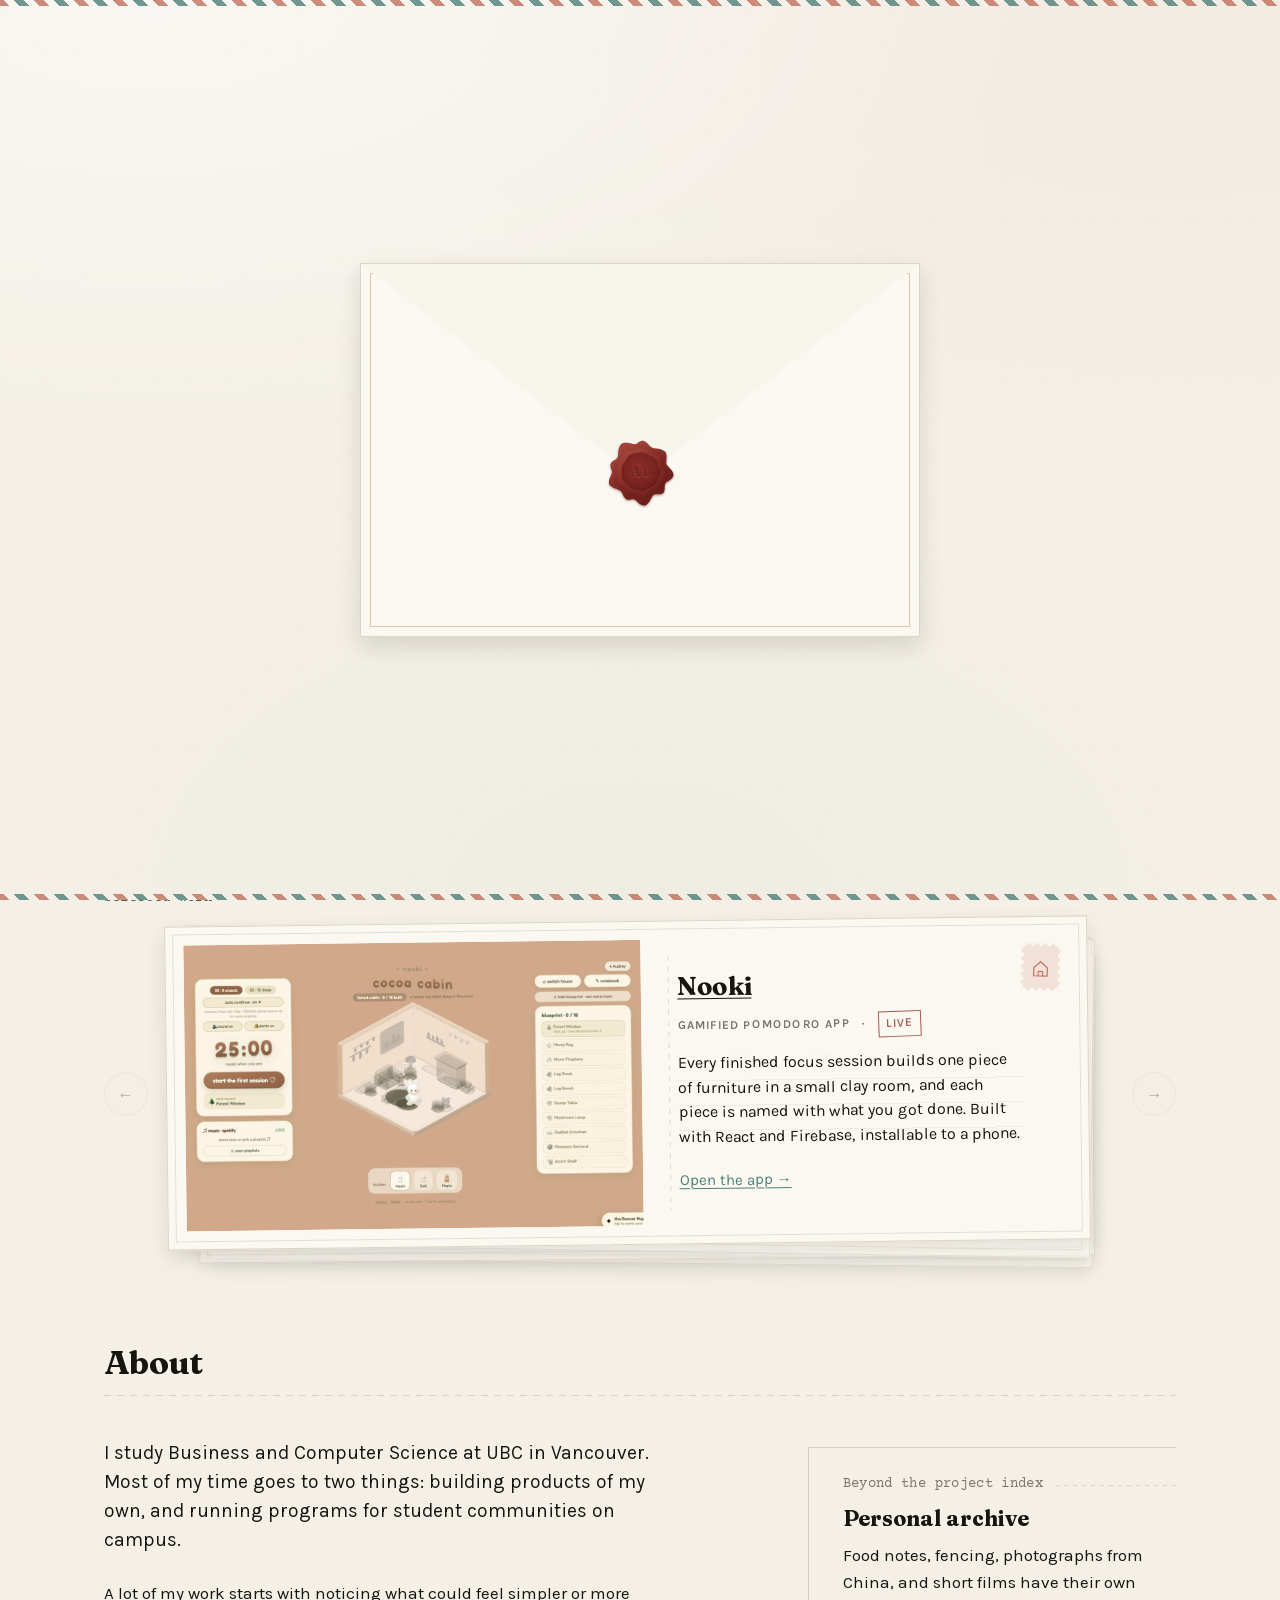
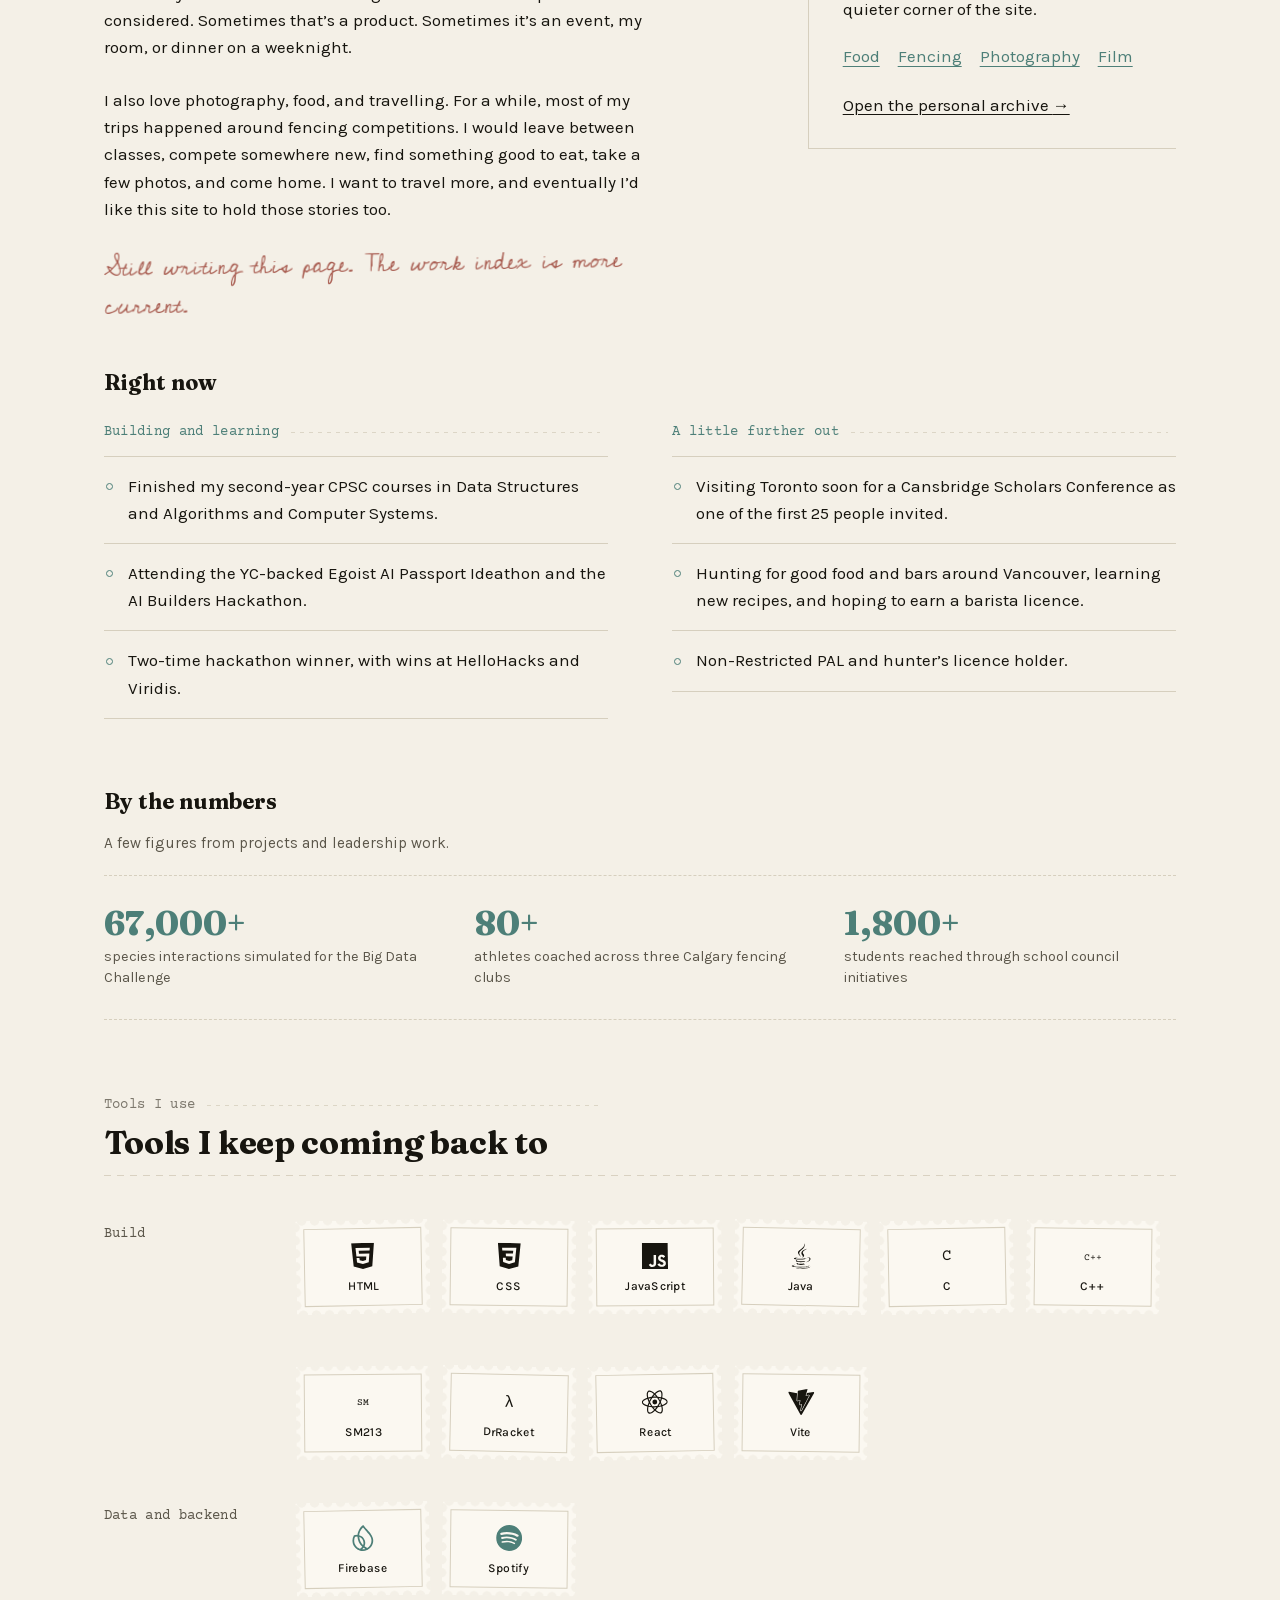
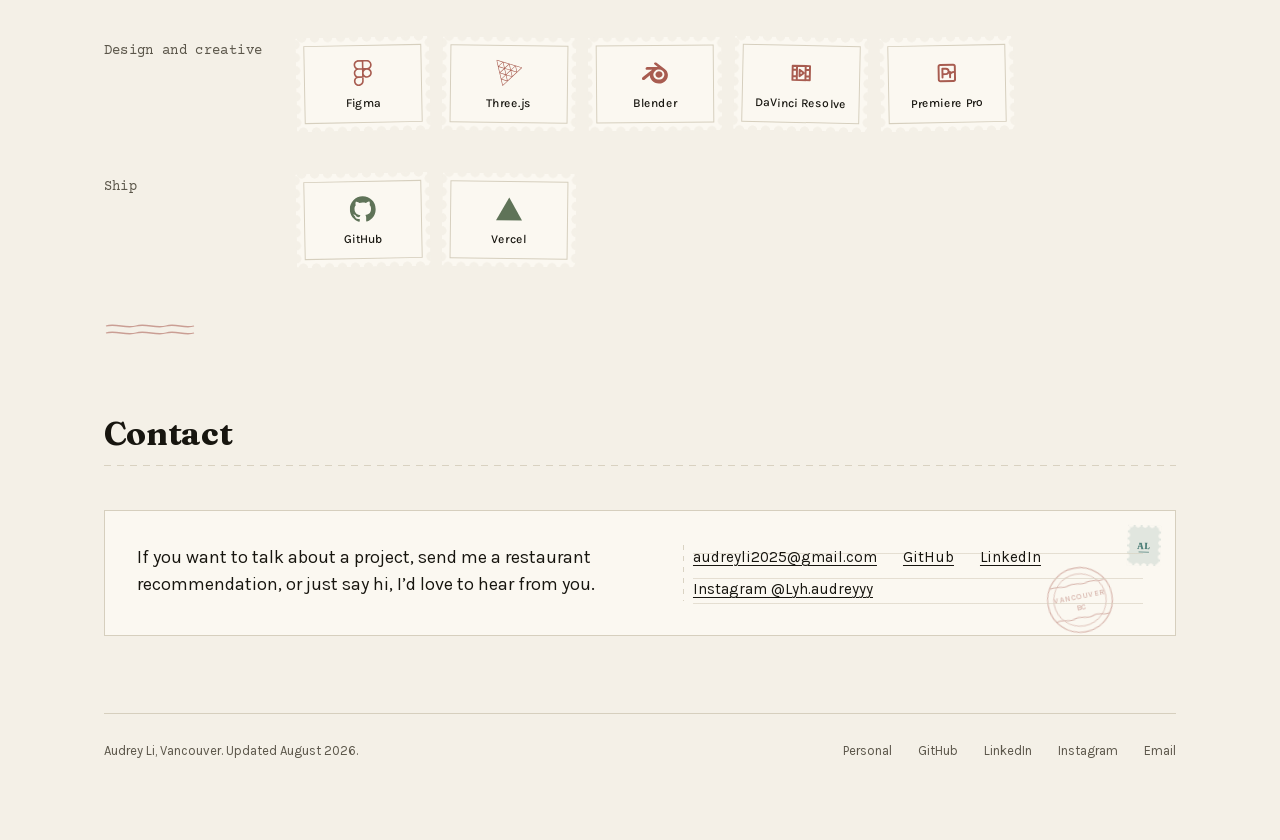
==== commit e497cac3: "Polish portfolio and document product process" ====
--- a/index.html
+++ b/index.html
@@ -11,17 +11,22 @@
 <link rel="icon" href="favicon.svg" type="image/svg+xml">
 <link rel="icon" href="favicon-32.png" sizes="32x32" type="image/png">
 <link rel="apple-touch-icon" href="apple-touch-icon.png">
-<link rel="canonical" href="https://audreyli.dev/">
+<link rel="canonical" href="https://audrey-portfolio-dusky.vercel.app/">
 <meta property="og:type" content="website">
 <meta property="og:site_name" content="Audrey Li">
 <meta property="og:title" content="Audrey Li">
 <meta property="og:description" content="Audrey Li studies Business and Computer Science at UBC. She builds Nooki, a gamified Pomodoro app, experiments with Three.js, and helps run student communities in Vancouver.">
-<meta property="og:url" content="https://audreyli.dev/">
-<meta property="og:image" content="https://audreyli.dev/assets/social-card.jpg">
+<meta property="og:url" content="https://audrey-portfolio-dusky.vercel.app/">
+<meta property="og:image" content="https://audrey-portfolio-dusky.vercel.app/assets/social-card.jpg">
+<meta property="og:image:type" content="image/jpeg">
 <meta property="og:image:width" content="1200">
 <meta property="og:image:height" content="630">
 <meta property="og:image:alt" content="A cream card reading: Hi, I am Audrey. I study Business and Computer Science at UBC in Vancouver, and I build things like Nooki.">
 <meta name="twitter:card" content="summary_large_image">
+<meta name="twitter:title" content="Audrey Li">
+<meta name="twitter:description" content="Audrey Li studies Business and Computer Science at UBC. She builds Nooki, experiments with Three.js, and helps run student communities in Vancouver.">
+<meta name="twitter:image" content="https://audrey-portfolio-dusky.vercel.app/assets/social-card.jpg">
+<meta name="twitter:image:alt" content="A cream card introducing Audrey Li and her portfolio.">
 <meta name="theme-color" content="#f4f0e7" media="(prefers-color-scheme: light)">
 <meta name="theme-color" content="#171512" media="(prefers-color-scheme: dark)">
 <!-- Sets the saved theme before first paint so the page does not flash. -->
--- a/styles.css
+++ b/styles.css
@@ -890,7 +890,7 @@
   content: " +";
   font-variant-numeric: tabular-nums;
 }
-.reveal-trigger[aria-expanded="true"]::after { content: " –"; }
+.reveal-trigger[aria-expanded="true"]::after { content: " ×"; }
 
 .reveal-panel {
   display: grid;
@@ -3163,3 +3163,70 @@
 .stamp-icon--monogram-wide {
   font-size: 9px;
 }
+
+/* --------------------------------------------------------------------------
+   Final paper refinements
+
+   The earlier perforations were painted in a colour that approximated the
+   surface behind each stamp. That stopped working whenever a stamp sat over a
+   photograph or the dark desk. These masks remove the notches from the paper
+   itself, so the real surface underneath shows through.
+   -------------------------------------------------------------------------- */
+
+.stamp-face,
+.pc-stamp,
+.mark-stamp,
+.photo-stamp {
+  background-image: none;
+  -webkit-mask-image:
+    radial-gradient(circle at 50% 0, transparent 0 var(--notch), #000 calc(var(--notch) + 0.6px)),
+    radial-gradient(circle at 50% 100%, transparent 0 var(--notch), #000 calc(var(--notch) + 0.6px)),
+    radial-gradient(circle at 0 50%, transparent 0 var(--notch), #000 calc(var(--notch) + 0.6px)),
+    radial-gradient(circle at 100% 50%, transparent 0 var(--notch), #000 calc(var(--notch) + 0.6px));
+  -webkit-mask-size:
+    var(--notch-step) 100%, var(--notch-step) 100%,
+    100% var(--notch-step), 100% var(--notch-step);
+  -webkit-mask-repeat: repeat-x, repeat-x, repeat-y, repeat-y;
+  -webkit-mask-composite: source-in, source-in, source-in;
+  mask-image:
+    radial-gradient(circle at 50% 0, transparent 0 var(--notch), #000 calc(var(--notch) + 0.6px)),
+    radial-gradient(circle at 50% 100%, transparent 0 var(--notch), #000 calc(var(--notch) + 0.6px)),
+    radial-gradient(circle at 0 50%, transparent 0 var(--notch), #000 calc(var(--notch) + 0.6px)),
+    radial-gradient(circle at 100% 50%, transparent 0 var(--notch), #000 calc(var(--notch) + 0.6px));
+  mask-size:
+    var(--notch-step) 100%, var(--notch-step) 100%,
+    100% var(--notch-step), 100% var(--notch-step);
+  mask-repeat: repeat-x, repeat-x, repeat-y, repeat-y;
+  mask-composite: intersect;
+}
+
+/* A mask clips a normal box shadow. A drop shadow follows the new paper edge. */
+[data-theme="dark"] .stamp-face {
+  box-shadow: none;
+  filter: drop-shadow(0 5px 10px rgb(0 0 0 / 0.34));
+}
+
+/* Keep the keyboard ring outside the masked button instead of clipping it. */
+.stamp:focus-within {
+  outline: 2px solid var(--accent);
+  outline-offset: 4px;
+}
+
+/* The ivory contact card stays light at night, but its writing guides should
+   remain well behind the address rather than competing with it. The 34px
+   rhythm places each rule in the gap between wrapped link rows instead of
+   running through the letterforms. */
+[data-theme="dark"] .cardback::before {
+  background: repeating-linear-gradient(180deg,
+    color-mix(in srgb, var(--paper-frame) 14%, transparent) 0 5px,
+    transparent 5px 11px) !important;
+}
+
+[data-theme="dark"] .cardback-address::before {
+  inset: 0 0 -2px 0;
+  height: auto;
+  background: repeating-linear-gradient(180deg,
+    transparent 0 30px,
+    color-mix(in srgb, var(--paper-frame) 10%, transparent) 30px 31px,
+    transparent 31px 34px);
+}
